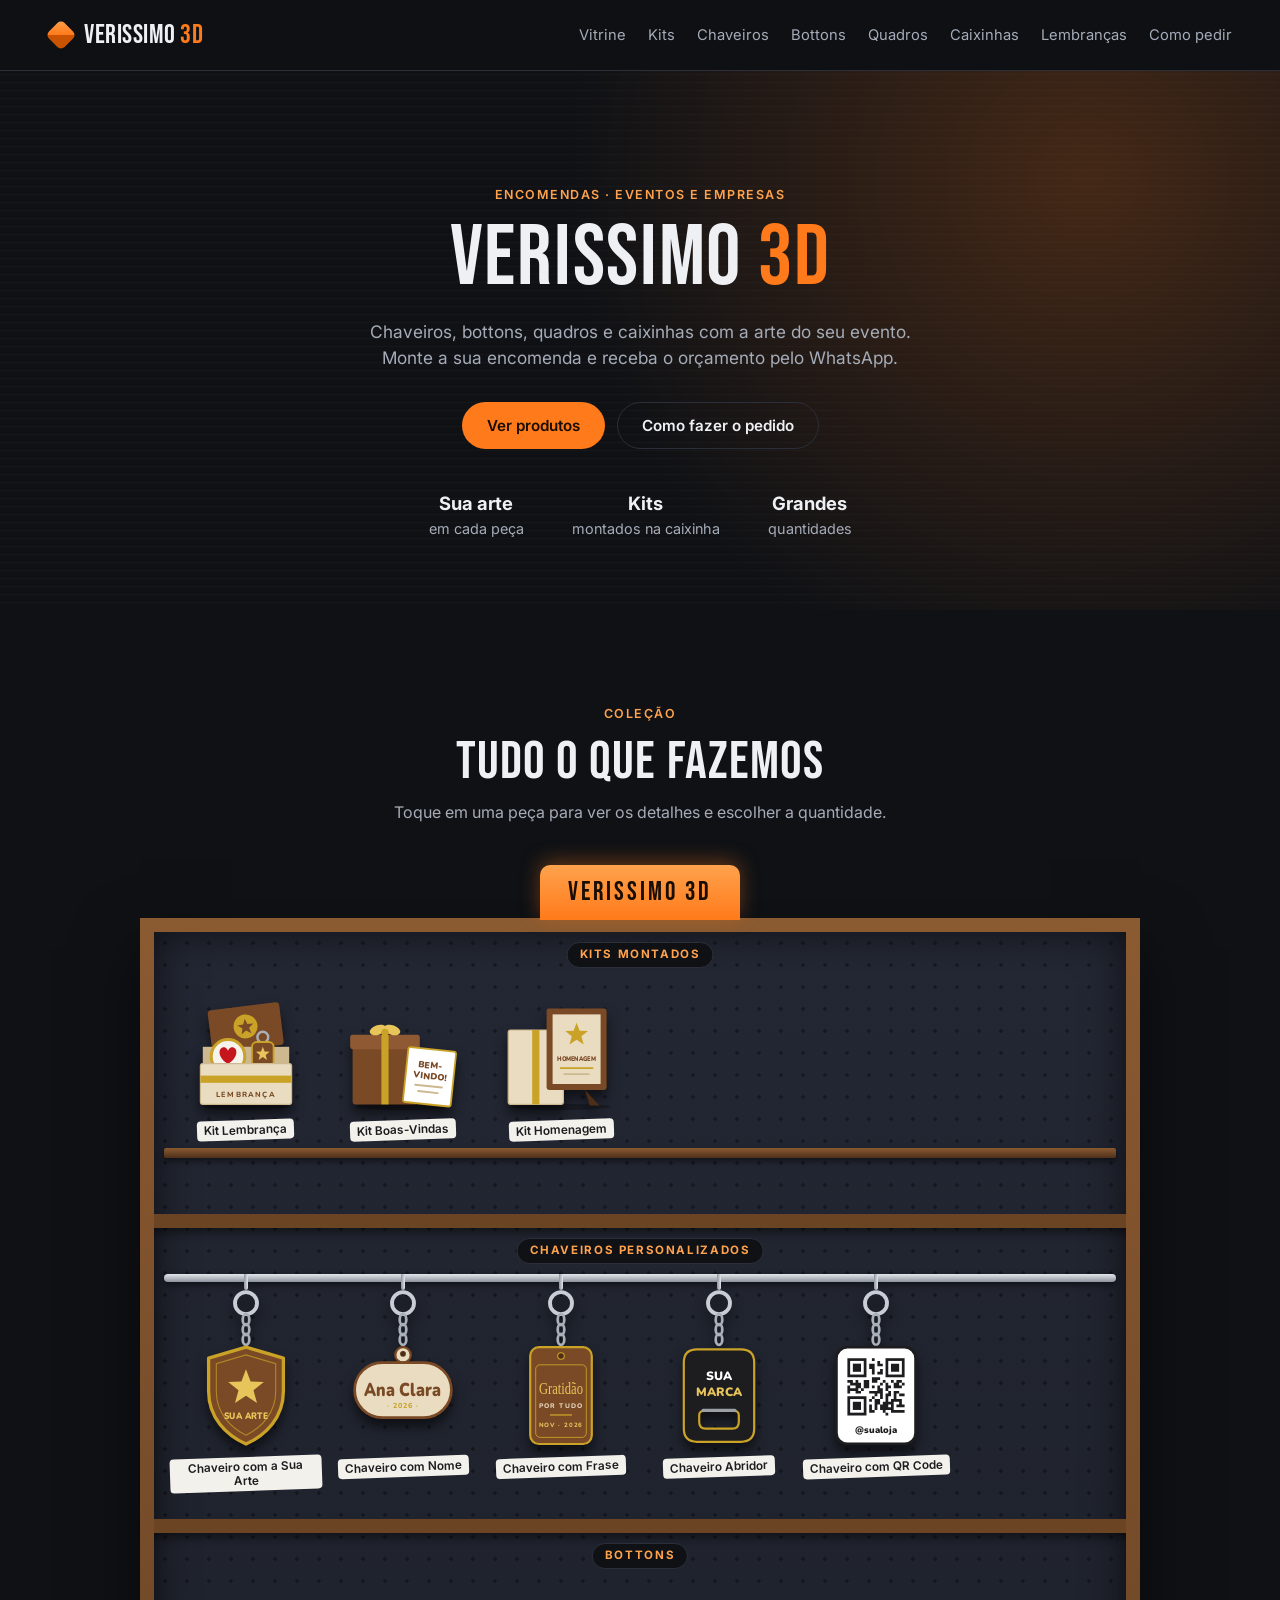
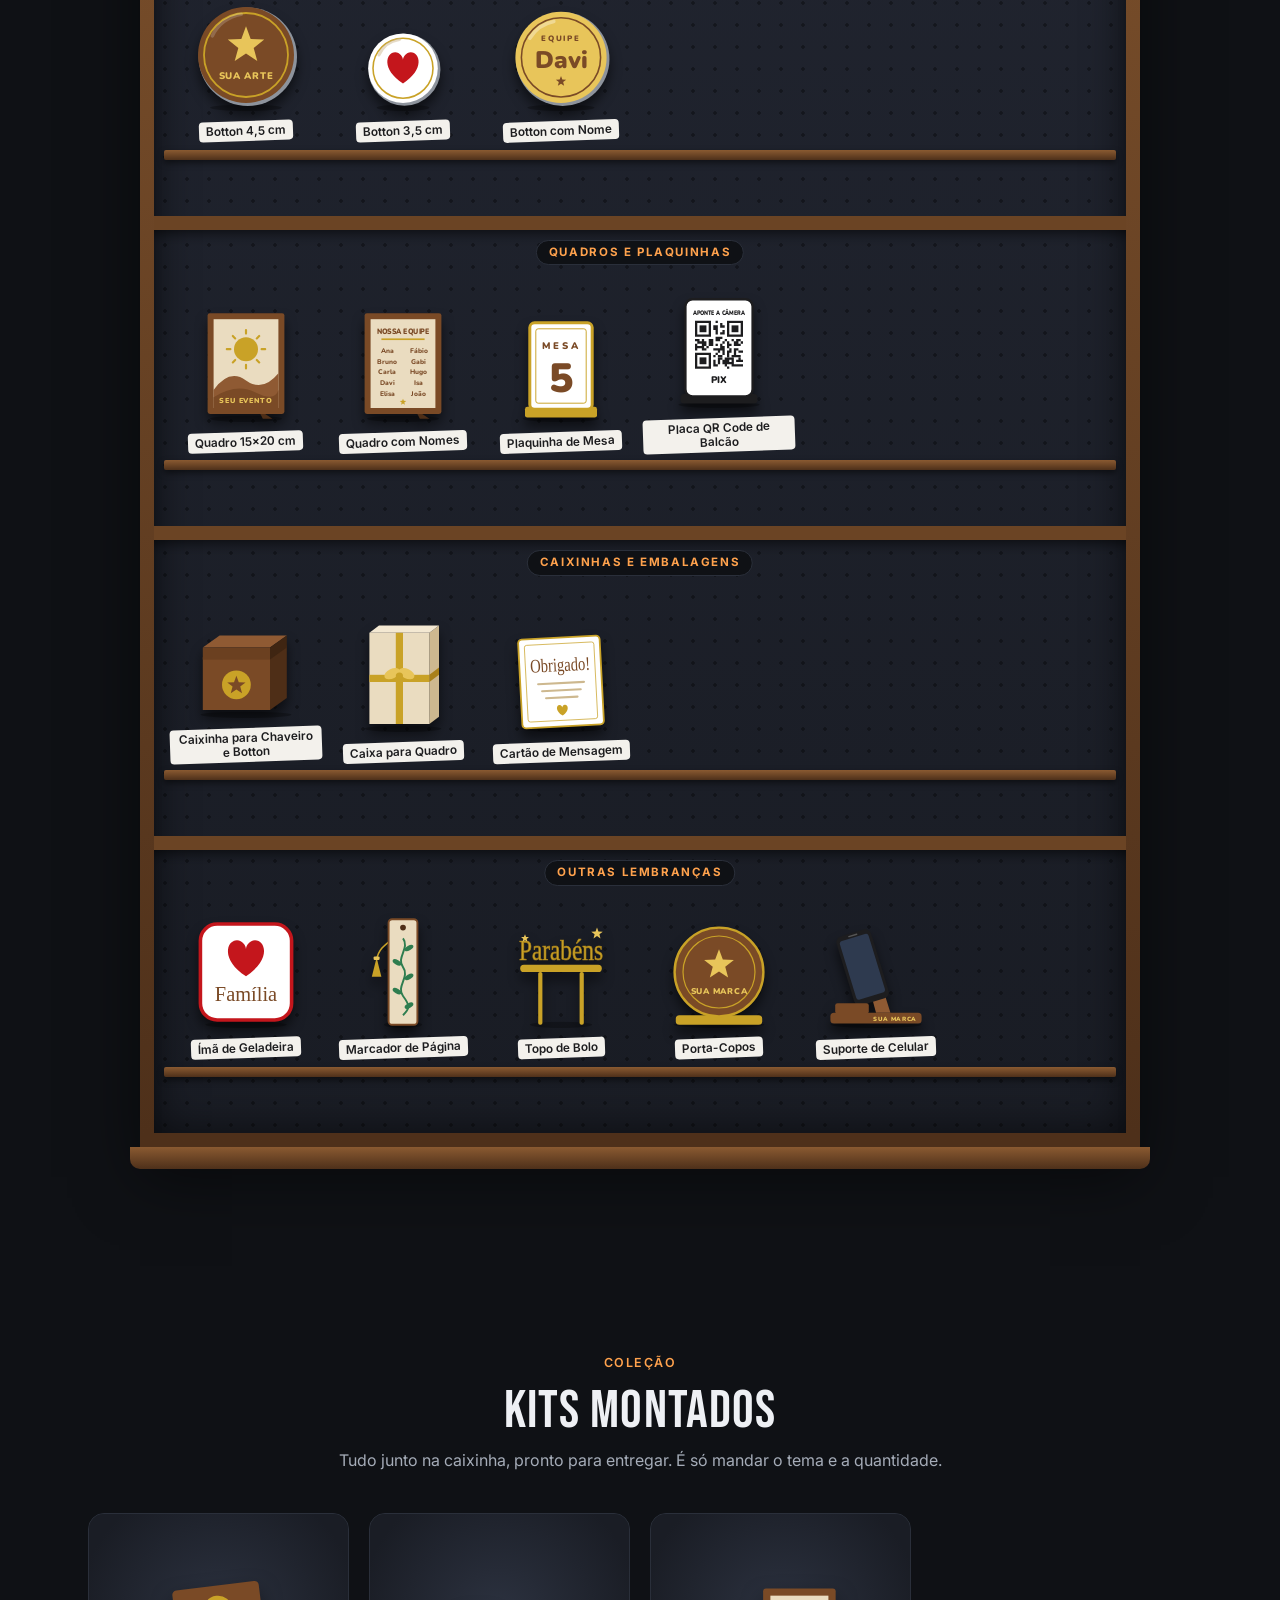
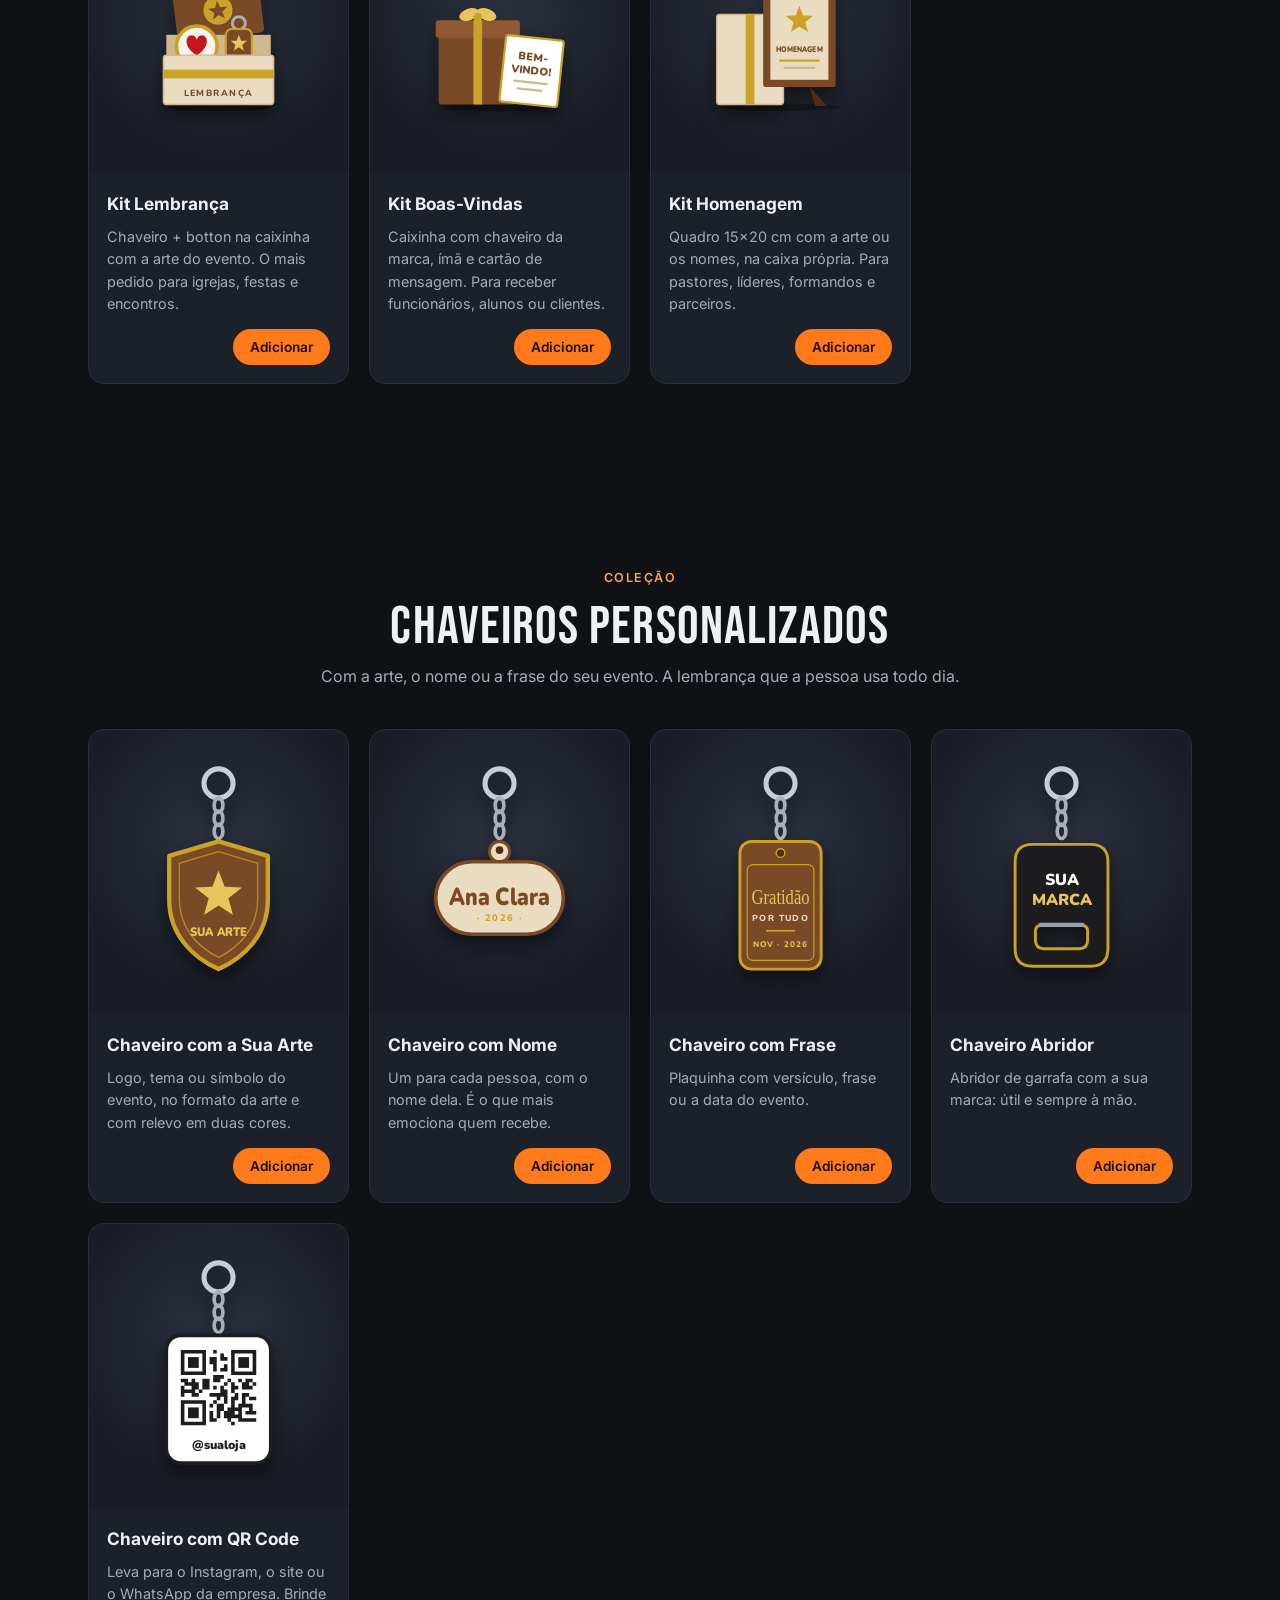
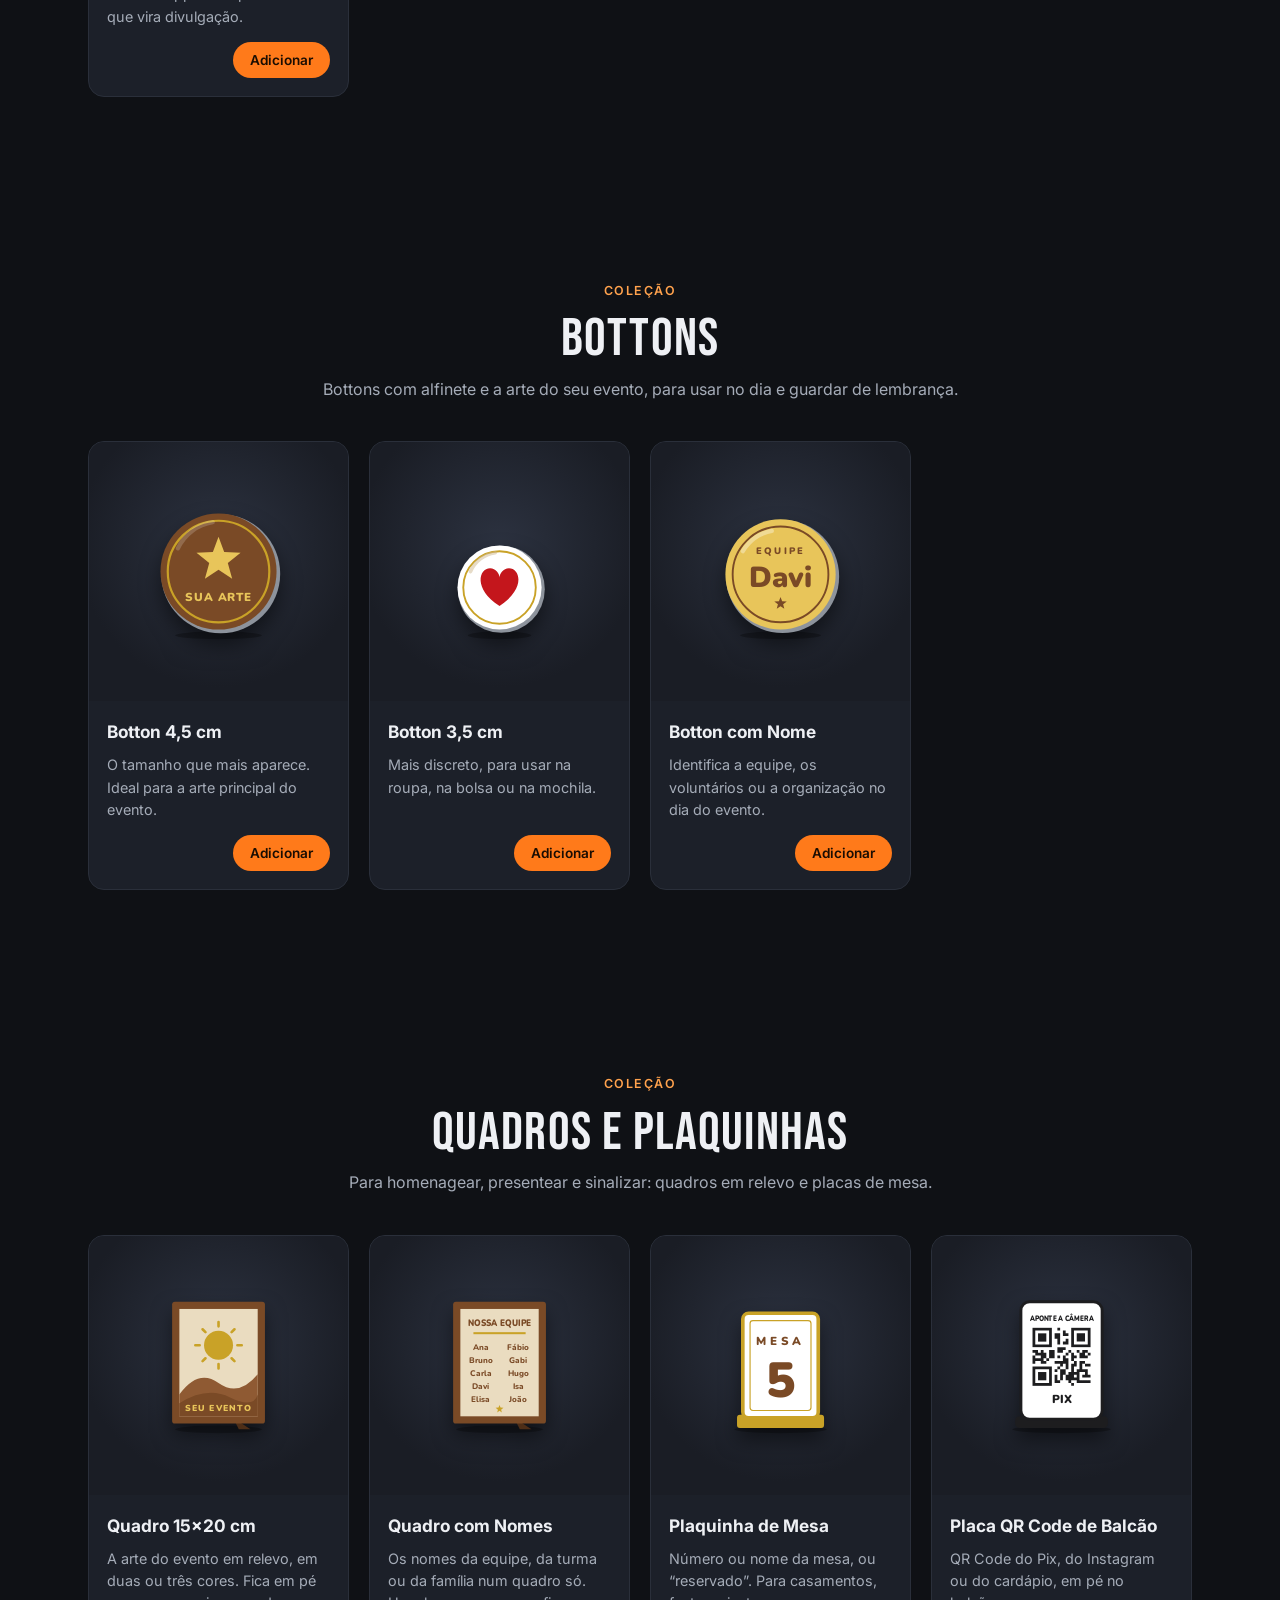
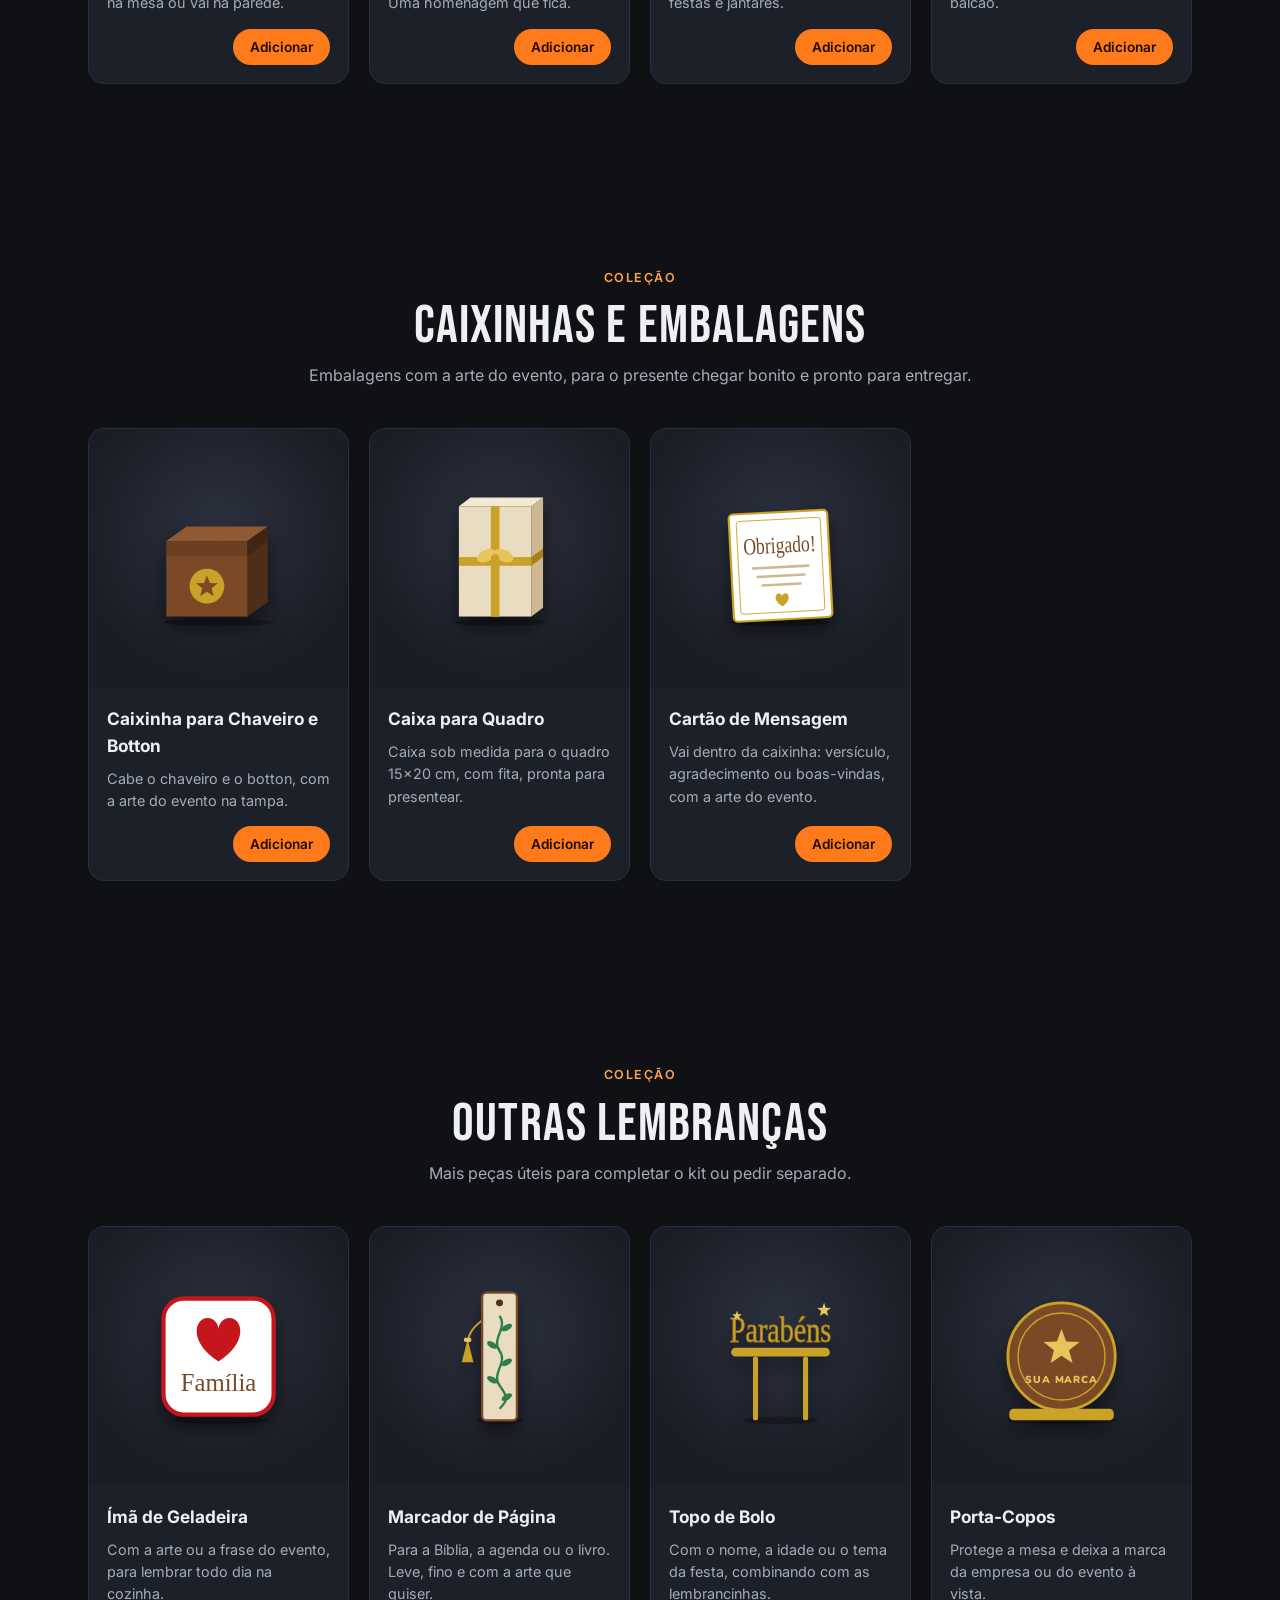
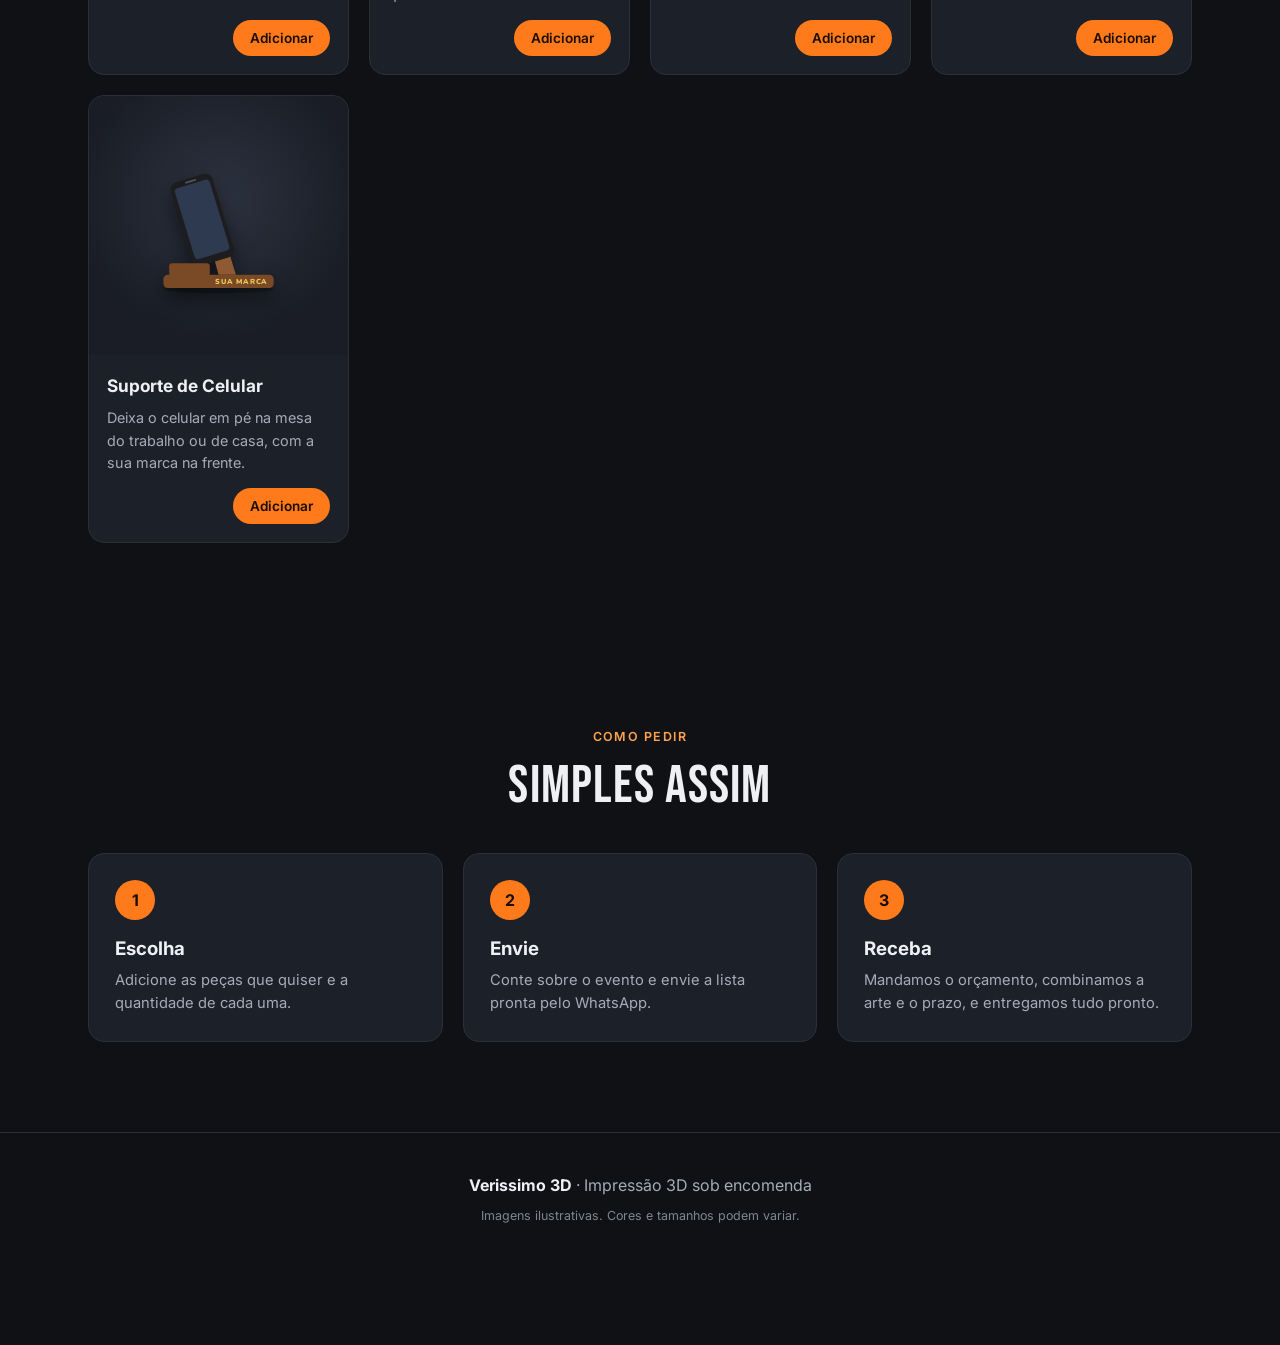
==== encomendas/index.html @ b2a7a067 "Página de encomendas para eventos e empresas (/encomendas/) Rota nova para os anúncios do Facebook: " ====
<!DOCTYPE html>
<html lang="pt-BR">
<head>
<meta charset="UTF-8">
<meta name="viewport" content="width=device-width, initial-scale=1.0">
<title>Verissimo 3D · Encomendas para Eventos e Empresas</title>
<meta name="description" content="Chaveiros, bottons, quadros e caixinhas personalizados para igrejas, empresas e festas. Monte sua encomenda e receba o orçamento pelo WhatsApp.">
<meta property="og:title" content="Verissimo 3D · Encomendas personalizadas">
<meta property="og:description" content="Chaveiros, bottons, quadros e caixinhas com a arte do seu evento. Monte sua encomenda e peça o orçamento pelo WhatsApp.">
<meta property="og:type" content="website">
<link rel="preconnect" href="https://fonts.googleapis.com">
<link rel="preconnect" href="https://fonts.gstatic.com" crossorigin>
<link href="https://fonts.googleapis.com/css2?family=Bebas+Neue&family=Nunito:ital,wght@0,700;0,800;0,900;1,900&family=Inter:wght@400;500;600;700&display=swap" rel="stylesheet">
<link rel="stylesheet" href="../assets/style.css">
</head>
<body>
<script>
// Catálogo de encomendas grandes (eventos, igrejas, empresas e festas).
// É a página dos anúncios: a pessoa escolhe tudo o que quer, diz a quantidade
// e envia pelo WhatsApp com os dados do evento para receber o orçamento.
const CATALOGO = {
  textos: {
    menuExpositor: "Vitrine",
    seloHero: "Encomendas · Eventos e empresas",
    subtitulo: "Chaveiros, bottons, quadros e caixinhas com a arte do seu evento. Monte a sua encomenda e receba o orçamento pelo WhatsApp.",
    botaoVer: "Ver produtos",
    info: [["Sua arte", "em cada peça"], ["Kits", "montados na caixinha"], ["Grandes", "quantidades"]],
    tituloExpositor: "Tudo o que fazemos",
    dicaExpositor: "Toque em uma peça para ver os detalhes e escolher a quantidade.",
    passos: [
      ["Escolha", "Adicione as peças que quiser e a quantidade de cada uma."],
      ["Envie", "Conte sobre o evento e envie a lista pronta pelo WhatsApp."],
      ["Receba", "Mandamos o orçamento, combinamos a arte e o prazo, e entregamos tudo pronto."],
    ],
  },
  quantidade: 10, // quantidade sugerida ao abrir uma peça
  perguntas: ["Seu nome", "Tipo de evento (igreja, empresa, festa...)", "Data do evento", "Tema, cores ou arte"],
  andares: ["enc-kits", "enc-chaveiros", "enc-bottons", "enc-quadros", "enc-caixas", "enc-lembrancas"],
};
</script>
<script src="../assets/produtos.js"></script>
<script src="../assets/app.js"></script>
</body>
</html>
---- assets/style.css ----
:root {
  --fundo: #0f1115;
  --fundo-2: #171a21;
  --cartao: #1c2029;
  --borda: #2a2f3a;
  --texto: #eef0f4;
  --texto-2: #a5acb8;
  --laranja: #ff7a1a;
  --laranja-2: #ffa24d;
  --madeira: #6b4424;
  --madeira-2: #8a5a31;
  --madeira-3: #4e301a;
  --raio: 16px;
}

* { box-sizing: border-box; margin: 0; padding: 0; }
html { scroll-behavior: smooth; }
body {
  background: var(--fundo);
  color: var(--texto);
  font-family: "Inter", system-ui, sans-serif;
  line-height: 1.55;
  overflow-x: hidden;
}
a { color: inherit; text-decoration: none; }
h1, h2, .logo, .expositor-placa { font-family: "Bebas Neue", Impact, sans-serif; letter-spacing: .02em; font-weight: 400; }

/* ---------- Topo ---------- */
.topo {
  position: sticky; top: 0; z-index: 20;
  display: flex; align-items: center; justify-content: space-between; gap: 16px;
  padding: 14px clamp(16px, 4vw, 48px);
  background: rgba(15, 17, 21, .85);
  backdrop-filter: blur(10px);
  border-bottom: 1px solid var(--borda);
}
.logo { display: flex; align-items: center; gap: 10px; font-size: 1.7rem; }
.logo b { color: var(--laranja); font-weight: 400; }
.logo-cubo {
  width: 26px; height: 26px; border-radius: 6px;
  background: linear-gradient(135deg, var(--laranja-2), var(--laranja) 50%, #c95300 50%);
  transform: rotate(45deg) scale(.85);
}
.topo nav { display: flex; flex-wrap: wrap; justify-content: flex-end; gap: 6px 22px; font-size: .92rem; color: var(--texto-2); }
.topo nav a:hover { color: var(--texto); }

/* ---------- Hero ---------- */
.hero {
  padding: clamp(56px, 10vw, 110px) clamp(16px, 4vw, 48px) clamp(40px, 6vw, 70px);
  background:
    radial-gradient(circle at 85% 20%, rgba(255, 122, 26, .22), transparent 45%),
    repeating-linear-gradient(0deg, transparent 0 7px, rgba(255, 255, 255, .025) 7px 8px);
}
.hero-texto { max-width: 760px; margin: 0 auto; text-align: center; }
.selo {
  display: inline-block; font-size: .78rem; font-weight: 600; letter-spacing: .12em; text-transform: uppercase;
  color: var(--laranja-2); margin-bottom: 12px;
}
.hero h1 { font-size: clamp(2.8rem, 8vw, 5.4rem); line-height: .95; }
.hero h1 span { color: var(--laranja); }
.hero-sub { margin: 20px auto 0; max-width: 560px; color: var(--texto-2); font-size: 1.08rem; }
.hero-sub b { color: var(--texto); }
.hero-acoes { display: flex; gap: 12px; justify-content: center; flex-wrap: wrap; margin-top: 30px; }
.hero-info { list-style: none; display: flex; justify-content: center; gap: clamp(16px, 5vw, 48px); flex-wrap: wrap; margin-top: 40px; color: var(--texto-2); font-size: .9rem; }
.hero-info b { display: block; color: var(--texto); font-size: 1.15rem; }

/* ---------- Botões ---------- */
.btn {
  display: inline-flex; align-items: center; justify-content: center;
  padding: 13px 24px; border-radius: 999px; border: 1px solid transparent;
  font: 600 .95rem "Inter", sans-serif; cursor: pointer; transition: transform .15s, background .15s;
}
.btn:hover { transform: translateY(-2px); }
.btn-primario { background: var(--laranja); color: #1a0d02; }
.btn-primario:hover { background: var(--laranja-2); }
.btn-secundario { background: transparent; color: var(--texto); border-color: var(--borda); }
.btn-secundario:hover { border-color: var(--texto-2); }
.btn-pequeno { padding: 9px 16px; font-size: .85rem; }

/* ---------- Seções ---------- */
.secao { padding: clamp(56px, 8vw, 90px) clamp(16px, 4vw, 48px); max-width: 1200px; margin: 0 auto; }
.secao-cabecalho { text-align: center; margin-bottom: 40px; }
.secao-cabecalho h2 { font-size: clamp(2.2rem, 5vw, 3.4rem); line-height: 1; }
.secao-cabecalho p:not(.selo) { color: var(--texto-2); margin-top: 10px; }

/* ---------- Expositor ---------- */
.expositor { max-width: 1000px; margin: 0 auto; position: relative; }
.expositor-placa {
  width: fit-content; margin: 0 auto -2px; position: relative; z-index: 2;
  padding: 8px 28px; border-radius: 10px 10px 0 0;
  background: linear-gradient(var(--laranja-2), var(--laranja));
  color: #1a0d02; font-size: 1.6rem; letter-spacing: .12em;
  box-shadow: 0 -4px 20px rgba(255, 122, 26, .35);
}
.expositor-corpo {
  border: 14px solid var(--madeira);
  border-image: linear-gradient(var(--madeira-2), var(--madeira-3)) 1;
  background:
    radial-gradient(circle, rgba(0, 0, 0, .35) 1.5px, transparent 2px) 0 0 / 22px 22px,
    linear-gradient(#232733, #191c24);
  box-shadow: inset 0 0 40px rgba(0, 0, 0, .6), 0 30px 60px rgba(0, 0, 0, .5);
}
.andar { position: relative; padding: 46px 16px 22px; }
.andar + .andar { border-top: 14px solid var(--madeira); box-shadow: inset 0 10px 14px -8px rgba(0, 0, 0, .7); }
.andar-rotulo {
  position: absolute; top: 10px; left: 50%; transform: translateX(-50%);
  white-space: nowrap; font-size: .72rem; font-weight: 700; letter-spacing: .14em; text-transform: uppercase;
  background: var(--fundo); border: 1px solid var(--borda); color: var(--laranja-2);
  padding: 3px 12px; border-radius: 999px;
}
.fileira { position: relative; }
.fileira + .fileira { margin-top: 26px; }
.barra {
  position: absolute; left: -6px; right: -6px; top: 0; height: 8px; border-radius: 4px;
  background: linear-gradient(#e2e6ec, #8d939c);
  box-shadow: 0 3px 6px rgba(0, 0, 0, .5);
}
.ganchos { display: grid; grid-template-columns: repeat(6, 1fr); gap: 6px; position: relative; }
.gancho {
  background: none; border: 0; color: inherit; cursor: pointer;
  display: flex; flex-direction: column; align-items: center;
  font: inherit; padding: 0 0 6px;
}
.pino { width: 4px; height: 16px; background: linear-gradient(90deg, #8d939c, #e2e6ec); border-radius: 0 0 2px 2px; }
.pendente {
  display: block; width: 100%; max-width: 110px;
  transform-origin: 50% 2px;
  animation: balanco 3.2s ease-in-out infinite;
  animation-delay: calc(var(--atraso) * -1);
  filter: drop-shadow(0 8px 6px rgba(0, 0, 0, .55));
  transition: transform .2s;
}
.gancho:hover .pendente, .gancho:focus-visible .pendente { animation-play-state: paused; transform: scale(1.12); }
.gancho:focus-visible { outline: 2px solid var(--laranja); outline-offset: 4px; border-radius: 8px; }
.etiqueta {
  margin-top: 6px; font-size: .74rem; font-weight: 600; text-align: center; line-height: 1.2;
  background: #f3f1ec; color: #1d1d1f; padding: 3px 7px; border-radius: 4px;
  transform: rotate(-2deg);
}
/* Peças apoiadas na prateleira (displays, suportes) */
.fileira.prateleira { padding-bottom: 46px; }
.fileira.prateleira .barra {
  top: auto; bottom: 34px; height: 10px; border-radius: 2px;
  background: linear-gradient(var(--madeira-2), var(--madeira-3));
}
.fileira.prateleira .ganchos { align-items: end; }
.gancho.apoiado { justify-content: flex-end; }
.gancho.apoiado .pino { visibility: hidden; }
.gancho.apoiado .pendente { animation: none; max-width: 120px; }
.gancho.apoiado:hover .pendente { transform: scale(1.08); }
.peca-svg { max-height: 100%; }
@keyframes balanco { 0%, 100% { transform: rotate(-4deg); } 50% { transform: rotate(4deg); } }
.expositor-base {
  height: 22px; margin: 0 -10px; border-radius: 0 0 10px 10px;
  background: linear-gradient(var(--madeira-2), var(--madeira-3));
}
.chaveiro-svg { display: block; width: 100%; height: auto; overflow: visible; }

/* ---------- Grade de produtos ---------- */
.grade { display: grid; grid-template-columns: repeat(auto-fill, minmax(250px, 1fr)); gap: 20px; }
.card {
  background: var(--cartao); border: 1px solid var(--borda); border-radius: var(--raio);
  overflow: hidden; display: flex; flex-direction: column; transition: transform .2s, border-color .2s;
}
.card:hover { transform: translateY(-4px); border-color: var(--laranja); }
.card-imagem {
  display: block; width: 100%; aspect-ratio: 1; border: 0; cursor: pointer; padding: 0;
  background: radial-gradient(circle at 50% 40%, #2c3240, #1a1d25 70%);
}
.card-imagem img, .modal-imagem img { width: 100%; height: 100%; object-fit: cover; display: block; }
.arte { width: 100%; height: 100%; display: grid; place-items: center; padding: 14% 22%; }
.arte .chaveiro-svg { max-height: 100%; filter: drop-shadow(0 10px 10px rgba(0, 0, 0, .5)); }
.card-corpo { padding: 18px; display: flex; flex-direction: column; gap: 8px; flex: 1; }
.card-corpo h3 { font-size: 1.08rem; }
.card-corpo p { color: var(--texto-2); font-size: .9rem; flex: 1; }
.card-rodape { display: flex; align-items: center; justify-content: flex-end; gap: 10px; margin-top: 6px; }
.card-rodape .preco { margin-right: auto; }
.preco { font-weight: 700; font-size: 1.15rem; color: var(--laranja-2); }
.preco small { font-weight: 500; font-size: .75em; color: var(--texto-2); }
.quantidade { display: flex; align-items: center; gap: 10px; font-size: .9rem; color: var(--texto-2); }
.quantidade input {
  width: 90px; padding: 8px 10px; border-radius: 10px; border: 1px solid var(--borda);
  background: var(--fundo); color: var(--texto); font: 600 1rem "Inter", sans-serif;
}

/* ---------- Passos ---------- */
.passos { list-style: none; display: grid; grid-template-columns: repeat(auto-fit, minmax(220px, 1fr)); gap: 20px; }
.passos li { background: var(--cartao); border: 1px solid var(--borda); border-radius: var(--raio); padding: 26px; }
.passos span {
  display: grid; place-items: center; width: 40px; height: 40px; border-radius: 50%;
  background: var(--laranja); color: #1a0d02; font-weight: 700; margin-bottom: 14px;
}
.passos h3 { margin-bottom: 6px; }
.passos p { color: var(--texto-2); font-size: .92rem; }

/* ---------- Rodapé ---------- */
.rodape { text-align: center; padding: 40px 16px 120px; border-top: 1px solid var(--borda); color: var(--texto-2); }
.rodape b { color: var(--texto); }
.rodape-pequeno { font-size: .78rem; margin-top: 8px; opacity: .75; }

/* ---------- Barra de pedido ---------- */
.pedido {
  position: fixed; left: 50%; bottom: 16px; transform: translateX(-50%); z-index: 30;
  width: min(560px, calc(100% - 32px));
  display: flex; align-items: center; gap: 10px;
  background: #fff; color: #111; border-radius: 999px; padding: 8px 8px 8px 22px;
  box-shadow: 0 16px 40px rgba(0, 0, 0, .5);
}
.pedido[hidden] { display: none; }
.pedido-resumo { flex: 1; display: flex; flex-direction: column; line-height: 1.2; font-size: .9rem; }
.pedido-resumo span { color: #666; }
.pedido .btn-secundario { color: #111; border-color: #ddd; }

/* ---------- Modal ---------- */
.modal {
  margin: auto; border: 1px solid var(--borda); border-radius: 20px; background: var(--cartao); color: var(--texto);
  width: min(760px, calc(100% - 32px)); padding: 0; overflow: hidden;
}
.modal[open] { display: grid; grid-template-columns: 1fr 1fr; }
.modal::backdrop { background: rgba(0, 0, 0, .7); backdrop-filter: blur(3px); }
.modal-imagem { aspect-ratio: 1; background: radial-gradient(circle at 50% 40%, #2c3240, #1a1d25 70%); }
.modal-texto { padding: 30px; display: flex; flex-direction: column; gap: 12px; justify-content: center; }
.modal-texto .selo { margin: 0; }
.modal-texto h3 { font-size: 1.6rem; line-height: 1.1; }
.modal-texto p:not(.selo):not(.preco) { color: var(--texto-2); }
.cores-titulo { font-size: .88rem; color: var(--texto-2); margin-bottom: 8px; }
.cores-titulo b { color: var(--texto); }
.cores-lista { display: flex; flex-wrap: wrap; gap: 8px; }
.cor { width: 28px; height: 28px; border-radius: 50%; border: 2px solid #5a5d66; cursor: pointer; }
.cor[aria-pressed="true"] { outline: 2px solid var(--laranja); outline-offset: 2px; }
/* Formulário de perguntas antes de enviar (páginas de encomenda) */
.modal-evento { width: min(480px, calc(100% - 32px)); }
.modal-evento[open] { display: block; }
.modal-evento .campo { display: flex; flex-direction: column; gap: 6px; font-size: .88rem; font-weight: 600; color: var(--texto); }
.modal-evento .campo input {
  padding: 11px 12px; border-radius: 10px; border: 1px solid var(--borda);
  background: var(--fundo); color: var(--texto); font: 500 1rem "Inter", sans-serif;
}
.modal-evento .campo input:focus { outline: 2px solid var(--laranja); outline-offset: 1px; }
.modal-evento .btn { margin-top: 6px; }
.modal-fechar {
  position: absolute; top: 10px; right: 12px; z-index: 2; width: 36px; height: 36px; border-radius: 50%;
  border: 0; background: rgba(0, 0, 0, .4); color: #fff; font-size: 1.5rem; cursor: pointer;
}

/* ---------- Aviso ---------- */
.aviso {
  position: fixed; top: 80px; left: 50%; transform: translate(-50%, -20px); z-index: 40;
  background: var(--laranja); color: #1a0d02; font-weight: 600; font-size: .9rem;
  padding: 10px 18px; border-radius: 999px; opacity: 0; pointer-events: none; transition: .25s;
}
.aviso.visivel { opacity: 1; transform: translate(-50%, 0); }

/* ---------- Responsivo ---------- */
@media (max-width: 760px) {
  .topo nav { display: none; }
  .ganchos { grid-template-columns: repeat(3, 1fr); row-gap: 18px; }
  .barra { display: none; }
  .andar { padding-top: 48px; }
  .expositor-corpo { border-width: 10px; }
  .grade { grid-template-columns: repeat(2, 1fr); gap: 12px; }
  .card-corpo { padding: 12px; }
  .card-corpo p { font-size: .8rem; }
  .card-rodape { flex-direction: column; align-items: stretch; }
  .modal[open] { grid-template-columns: 1fr; }
  .modal-imagem { aspect-ratio: 4 / 3; }
  .modal-texto { padding: 22px; }
}
@media (prefers-reduced-motion: reduce) {
  .pendente { animation: none; }
  html { scroll-behavior: auto; }
}

/* ---------- Temas claros ----------
   A página recebe "tema-claro" + "tema-<nome>". Cada tema só define a paleta;
   a estrutura clara é comum. */
body.tema-natural { /* creme, verde-oliva e dourado */
  --fundo: #f7f3ec;
  --fundo-2: #efe8dc;
  --cartao: #fffdf9;
  --borda: #e2d8c6;
  --texto: #2f2a22;
  --texto-2: #6d6455;
  --laranja: #6b7d4f;
  --laranja-2: #8a6d2f;
  --ouro: #c6a15b;
  --madeira: #b89466;
  --madeira-2: #c9a77a;
  --madeira-3: #9c7a52;
  --painel: #efe7d9;
  --sombra: 80, 60, 30;
  --fonte-titulo: "Cormorant Garamond", Georgia, serif;
}
body.tema-azul { /* branco, azul royal e dourado */
  --fundo: #f5f7fc;
  --fundo-2: #e9eef9;
  --cartao: #ffffff;
  --borda: #d8e0f0;
  --texto: #14214a;
  --texto-2: #55607d;
  --laranja: #1e3f93;
  --laranja-2: #a8801a;
  --ouro: #c9a227;
  --madeira: #c9a227;
  --madeira-2: #e0be55;
  --madeira-3: #a8801a;
  --painel: #e6ecf8;
  --sombra: 20, 33, 74;
  --fonte-titulo: "Nunito", "Inter", sans-serif;
}
.tema-claro h1, .tema-claro h2, .tema-claro .logo, .tema-claro .expositor-placa {
  font-family: var(--fonte-titulo); font-weight: 700; letter-spacing: .01em;
}
.tema-claro .topo { background: color-mix(in srgb, var(--fundo) 90%, transparent); }
.tema-claro .hero {
  background:
    radial-gradient(circle at 85% 20%, color-mix(in srgb, var(--laranja) 18%, transparent), transparent 45%),
    radial-gradient(circle at 10% 90%, color-mix(in srgb, var(--ouro) 16%, transparent), transparent 40%);
}
.tema-claro .hero h1 span { color: var(--laranja); }
.tema-claro .btn-primario, .tema-claro .passos span, .tema-claro .aviso, .tema-claro .expositor-placa { color: #fff; }
.tema-claro .btn-primario:hover { background: var(--laranja); filter: brightness(.88); }
.tema-claro .logo-cubo { background: linear-gradient(135deg, var(--ouro), var(--laranja)); }
.tema-claro .expositor-placa {
  background: linear-gradient(color-mix(in srgb, var(--laranja) 85%, #fff), var(--laranja));
  box-shadow: 0 -4px 20px color-mix(in srgb, var(--laranja) 30%, transparent); letter-spacing: .08em;
}
.tema-claro .expositor-corpo {
  background:
    radial-gradient(circle, rgba(0, 0, 0, .08) 1.5px, transparent 2px) 0 0 / 22px 22px,
    linear-gradient(#ffffff, var(--painel));
  box-shadow: inset 0 0 30px rgba(var(--sombra), .15), 0 30px 60px rgba(var(--sombra), .18);
}
.tema-claro .andar + .andar { box-shadow: inset 0 10px 14px -8px rgba(var(--sombra), .3); }
.tema-claro .pendente { filter: drop-shadow(0 8px 6px rgba(var(--sombra), .25)); }
.tema-claro .etiqueta { background: #fff; border: 1px solid var(--borda); }
.tema-claro .card-imagem, .tema-claro .modal-imagem { background: radial-gradient(circle at 50% 40%, #ffffff, var(--painel) 75%); }
.tema-claro .arte .chaveiro-svg { filter: drop-shadow(0 10px 10px rgba(var(--sombra), .2)); }
.tema-claro .card:hover { border-color: var(--laranja); }
.tema-claro .pedido { box-shadow: 0 16px 40px rgba(var(--sombra), .25); border: 1px solid var(--borda); }
.tema-claro .pedido-resumo span { color: var(--texto-2); }
.tema-claro .modal::backdrop { background: rgba(var(--sombra), .45); }
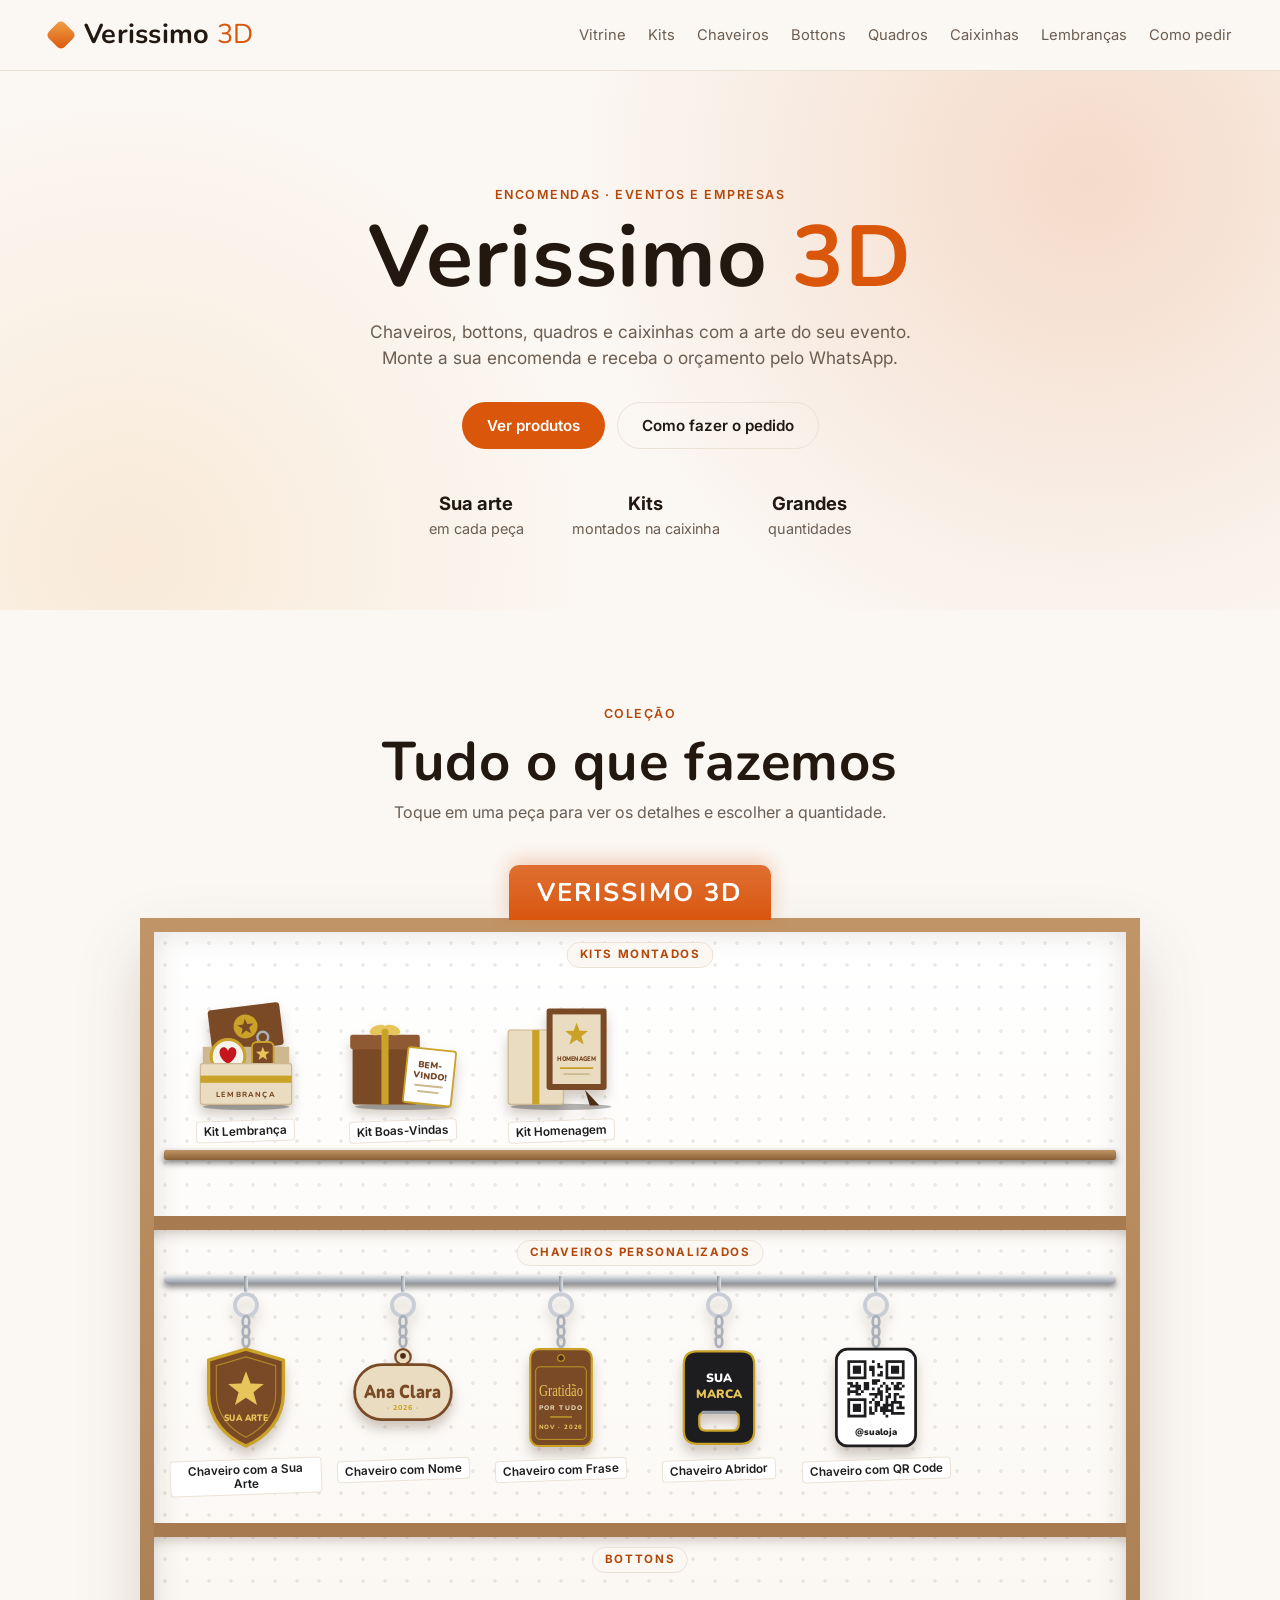
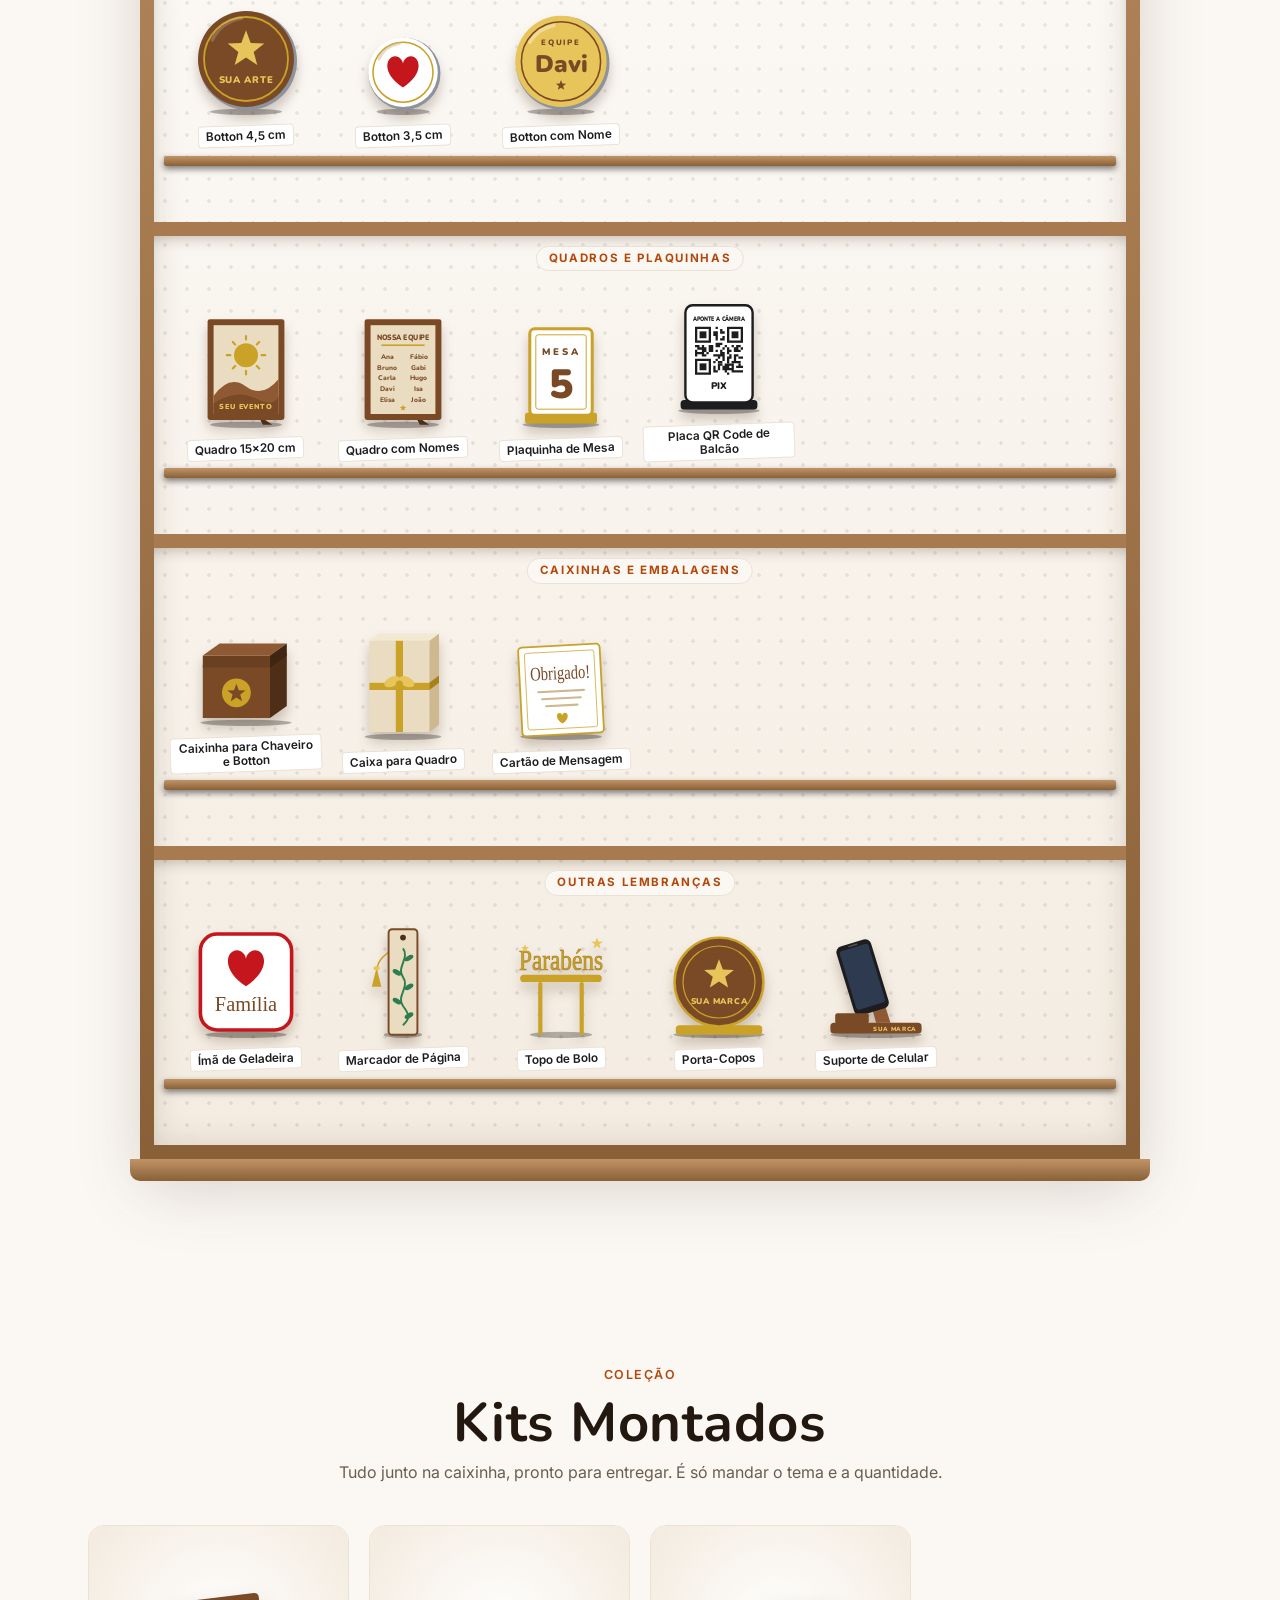
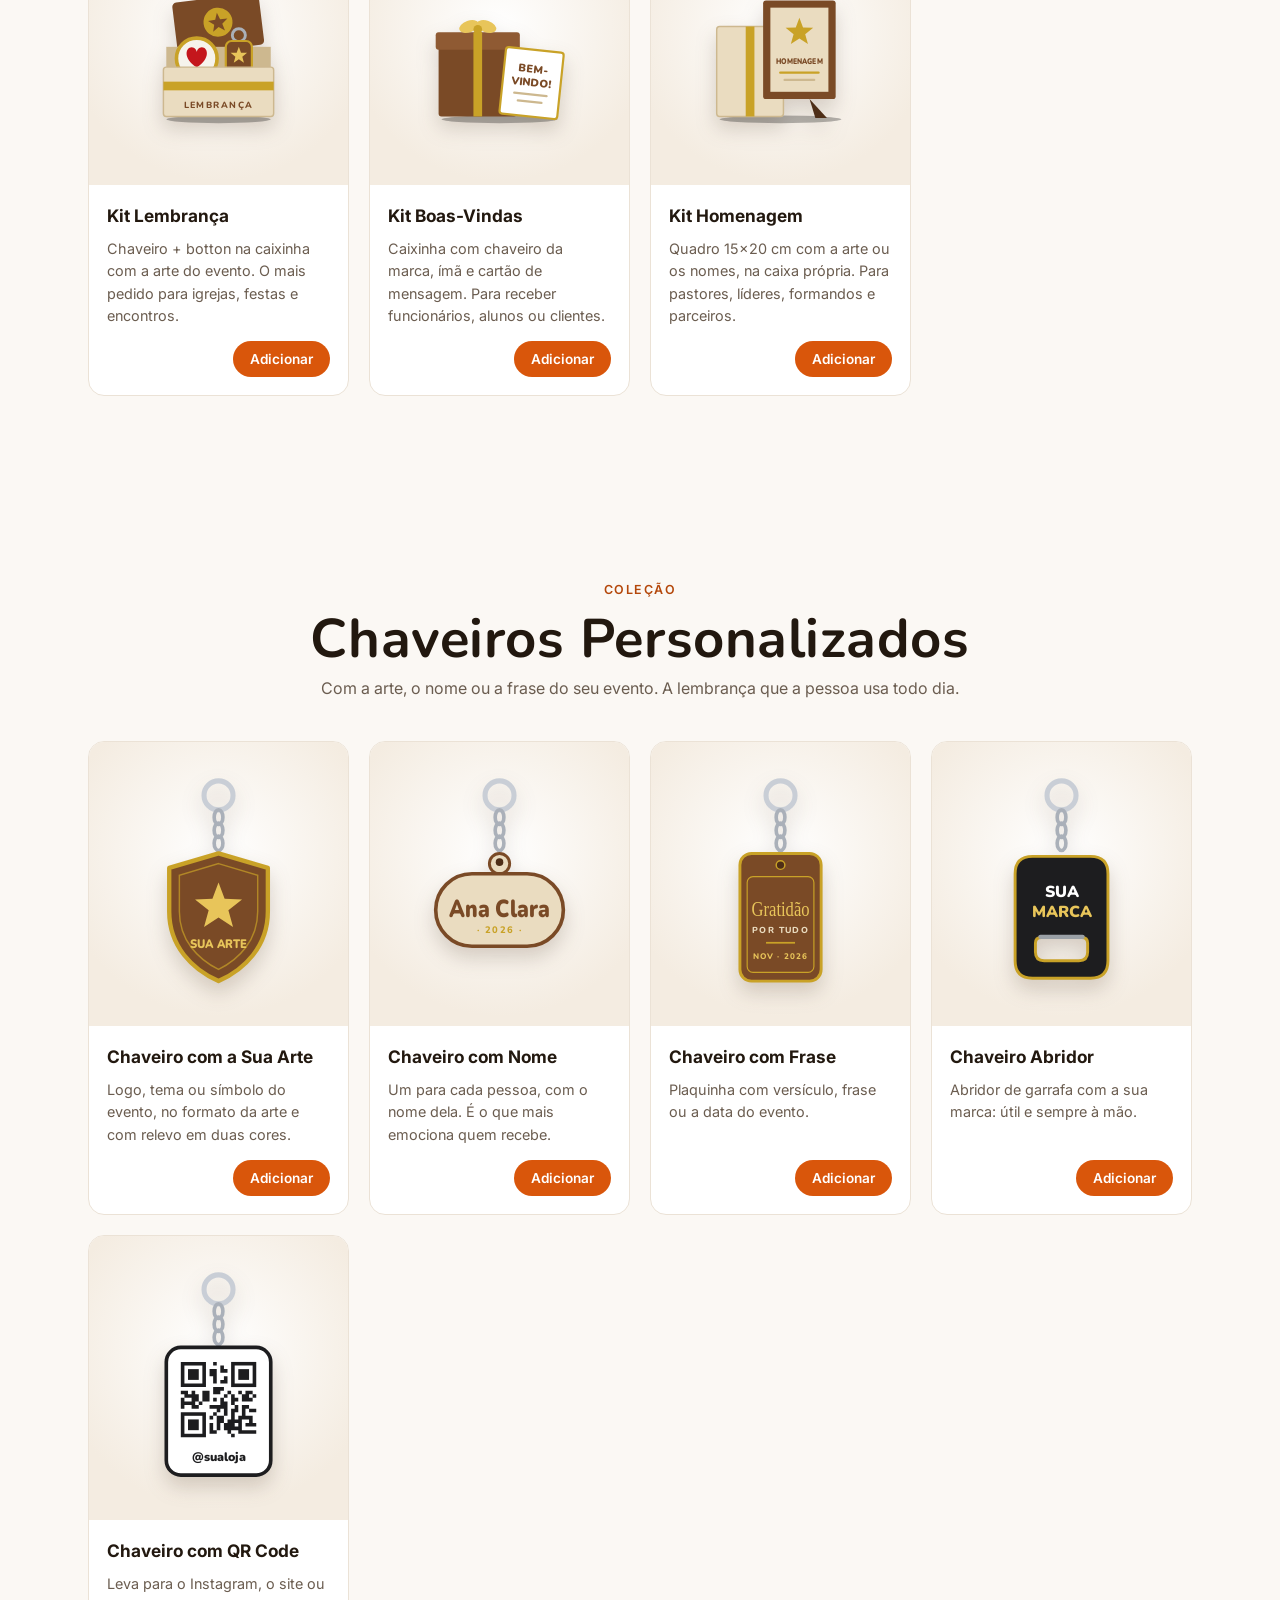
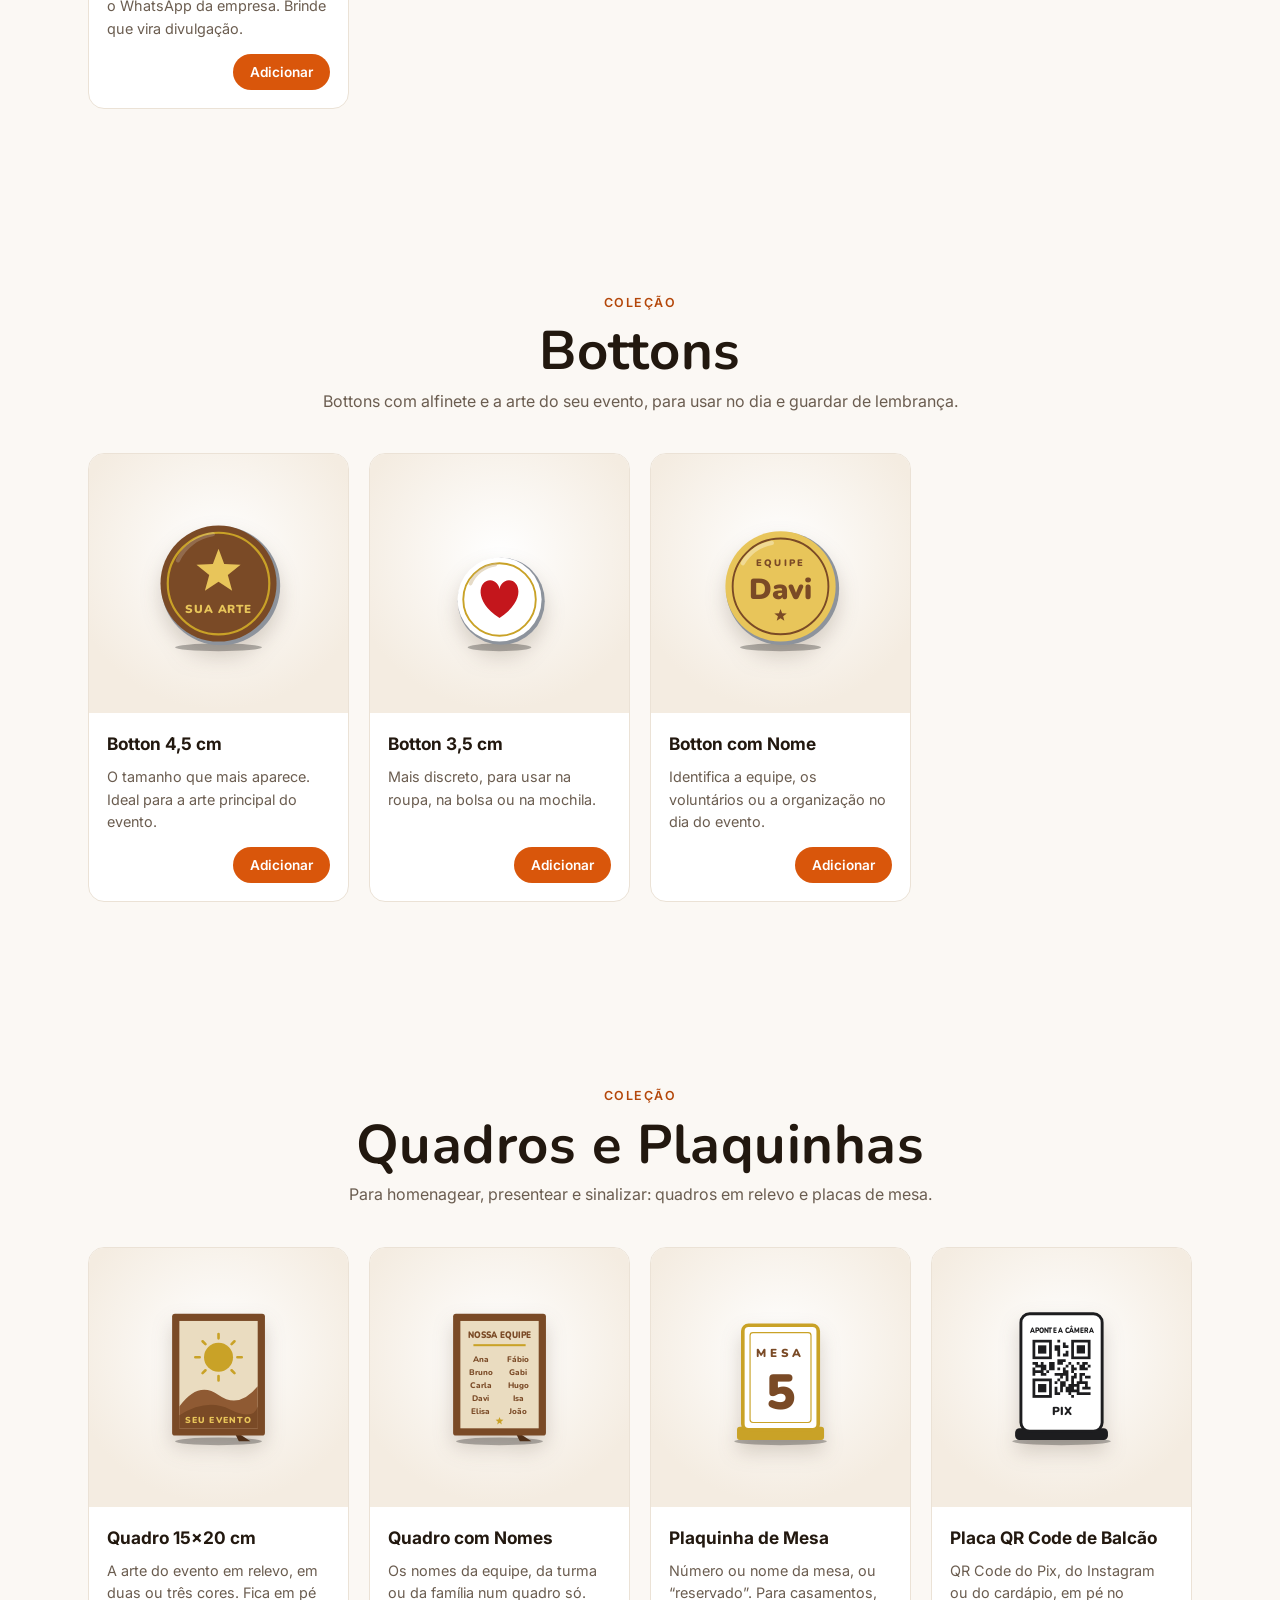
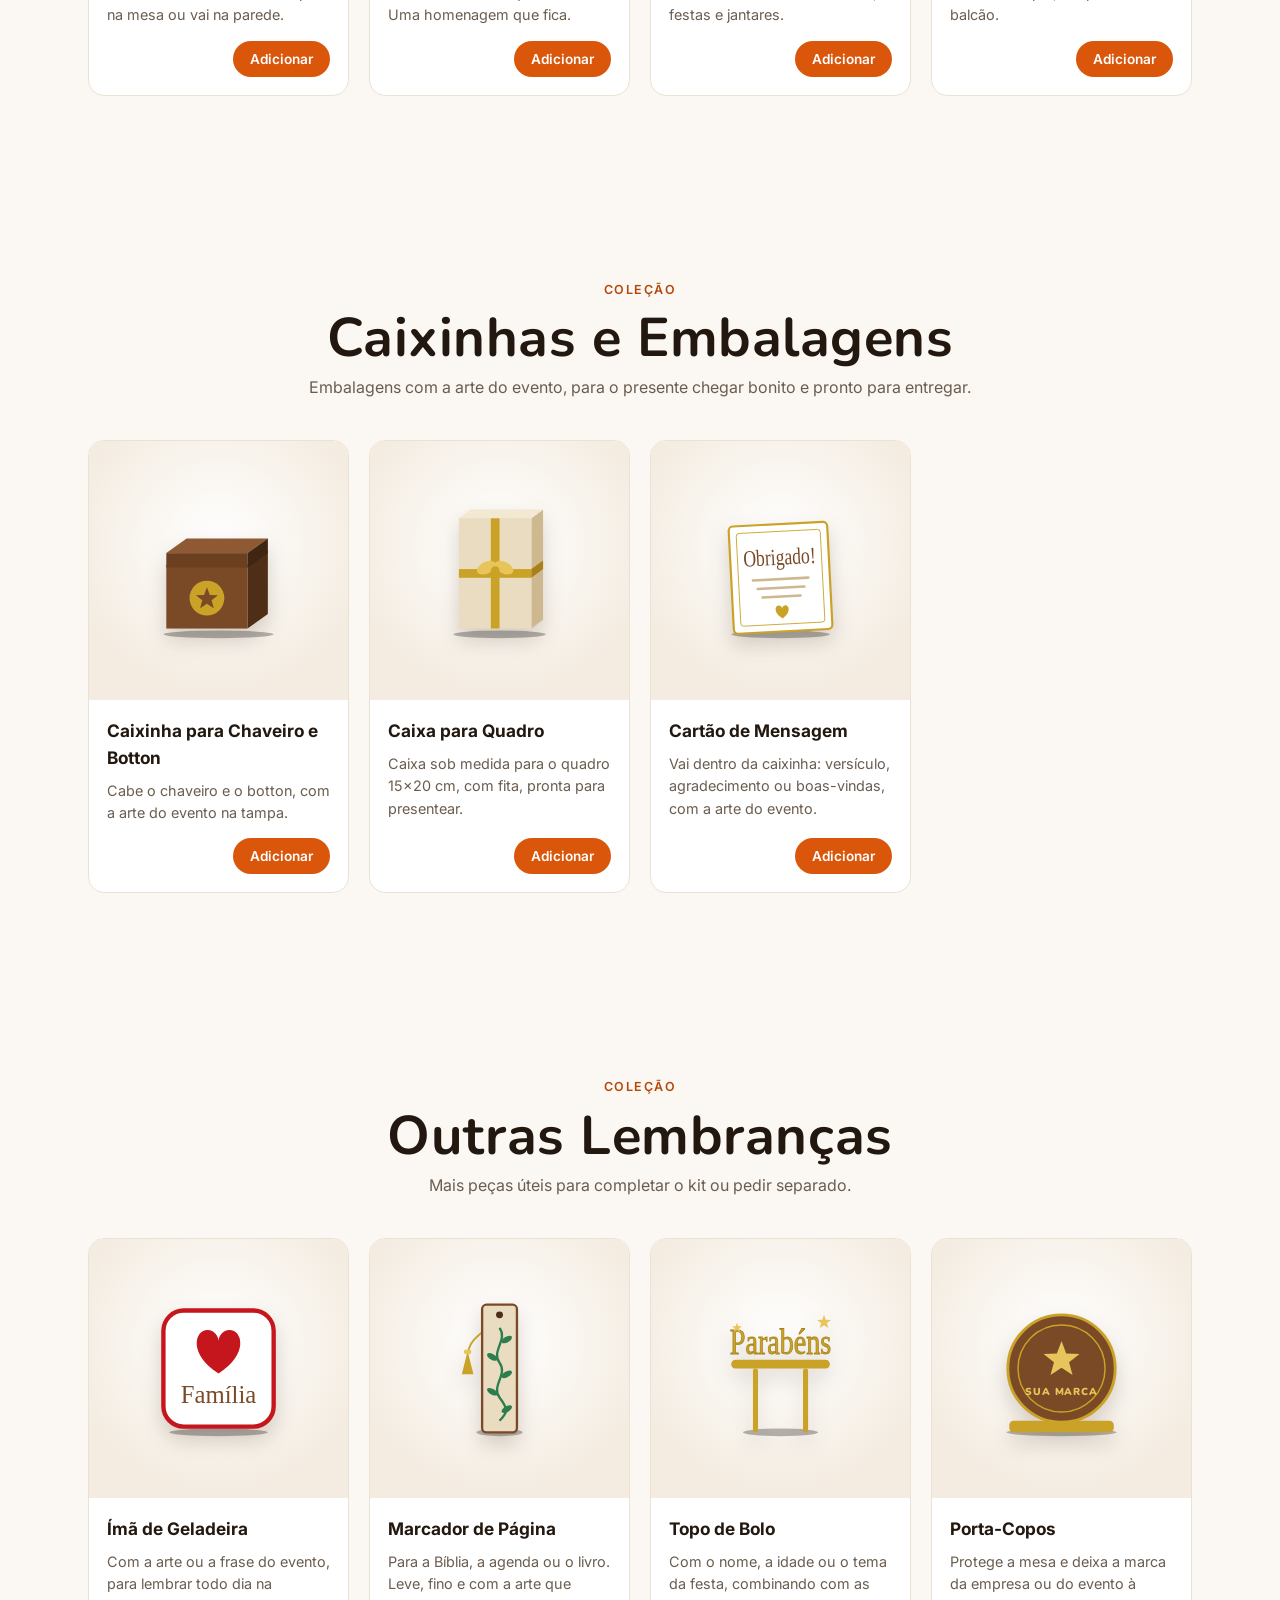
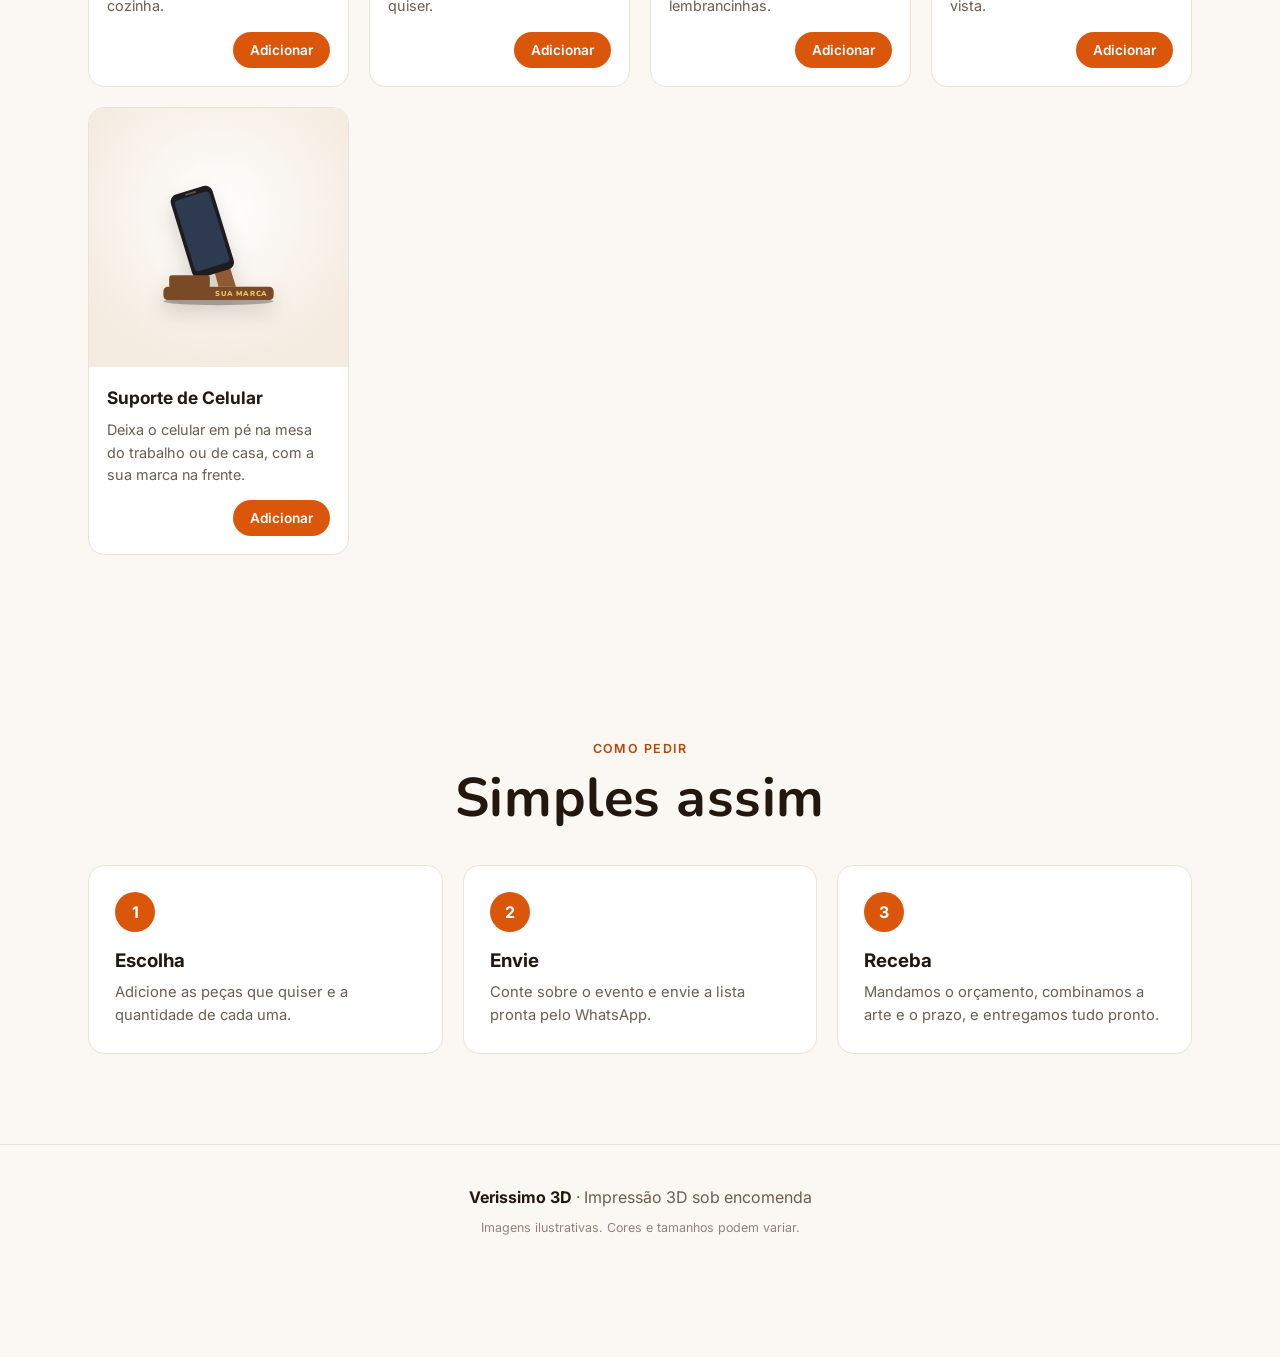
==== commit eea552aa: "Tema claro "loja" na página de encomendas Fundo branco quente com o laranja da Verissimo 3D, no luga" ====
--- a/encomendas/index.html
+++ b/encomendas/index.html
@@ -19,6 +19,7 @@
 // É a página dos anúncios: a pessoa escolhe tudo o que quer, diz a quantidade
 // e envia pelo WhatsApp com os dados do evento para receber o orçamento.
 const CATALOGO = {
+  tema: "loja", // claro, com o laranja da loja
   textos: {
     menuExpositor: "Vitrine",
     seloHero: "Encomendas · Eventos e empresas",
--- a/assets/style.css
+++ b/assets/style.css
@@ -308,6 +308,23 @@
   --sombra: 20, 33, 74;
   --fonte-titulo: "Nunito", "Inter", sans-serif;
 }
+body.tema-loja { /* branco quente com o laranja da Verissimo 3D */
+  --fundo: #fbf8f4;
+  --fundo-2: #f3ede4;
+  --cartao: #ffffff;
+  --borda: #ebe2d6;
+  --texto: #22180f;
+  --texto-2: #6b5d50;
+  --laranja: #d9560b;
+  --laranja-2: #b4470a;
+  --ouro: #f0a24a;
+  --madeira: #a87a4f;
+  --madeira-2: #c09466;
+  --madeira-3: #8a6038;
+  --painel: #f4ece1;
+  --sombra: 70, 45, 20;
+  --fonte-titulo: "Nunito", "Inter", sans-serif;
+}
 .tema-claro h1, .tema-claro h2, .tema-claro .logo, .tema-claro .expositor-placa {
   font-family: var(--fonte-titulo); font-weight: 700; letter-spacing: .01em;
 }
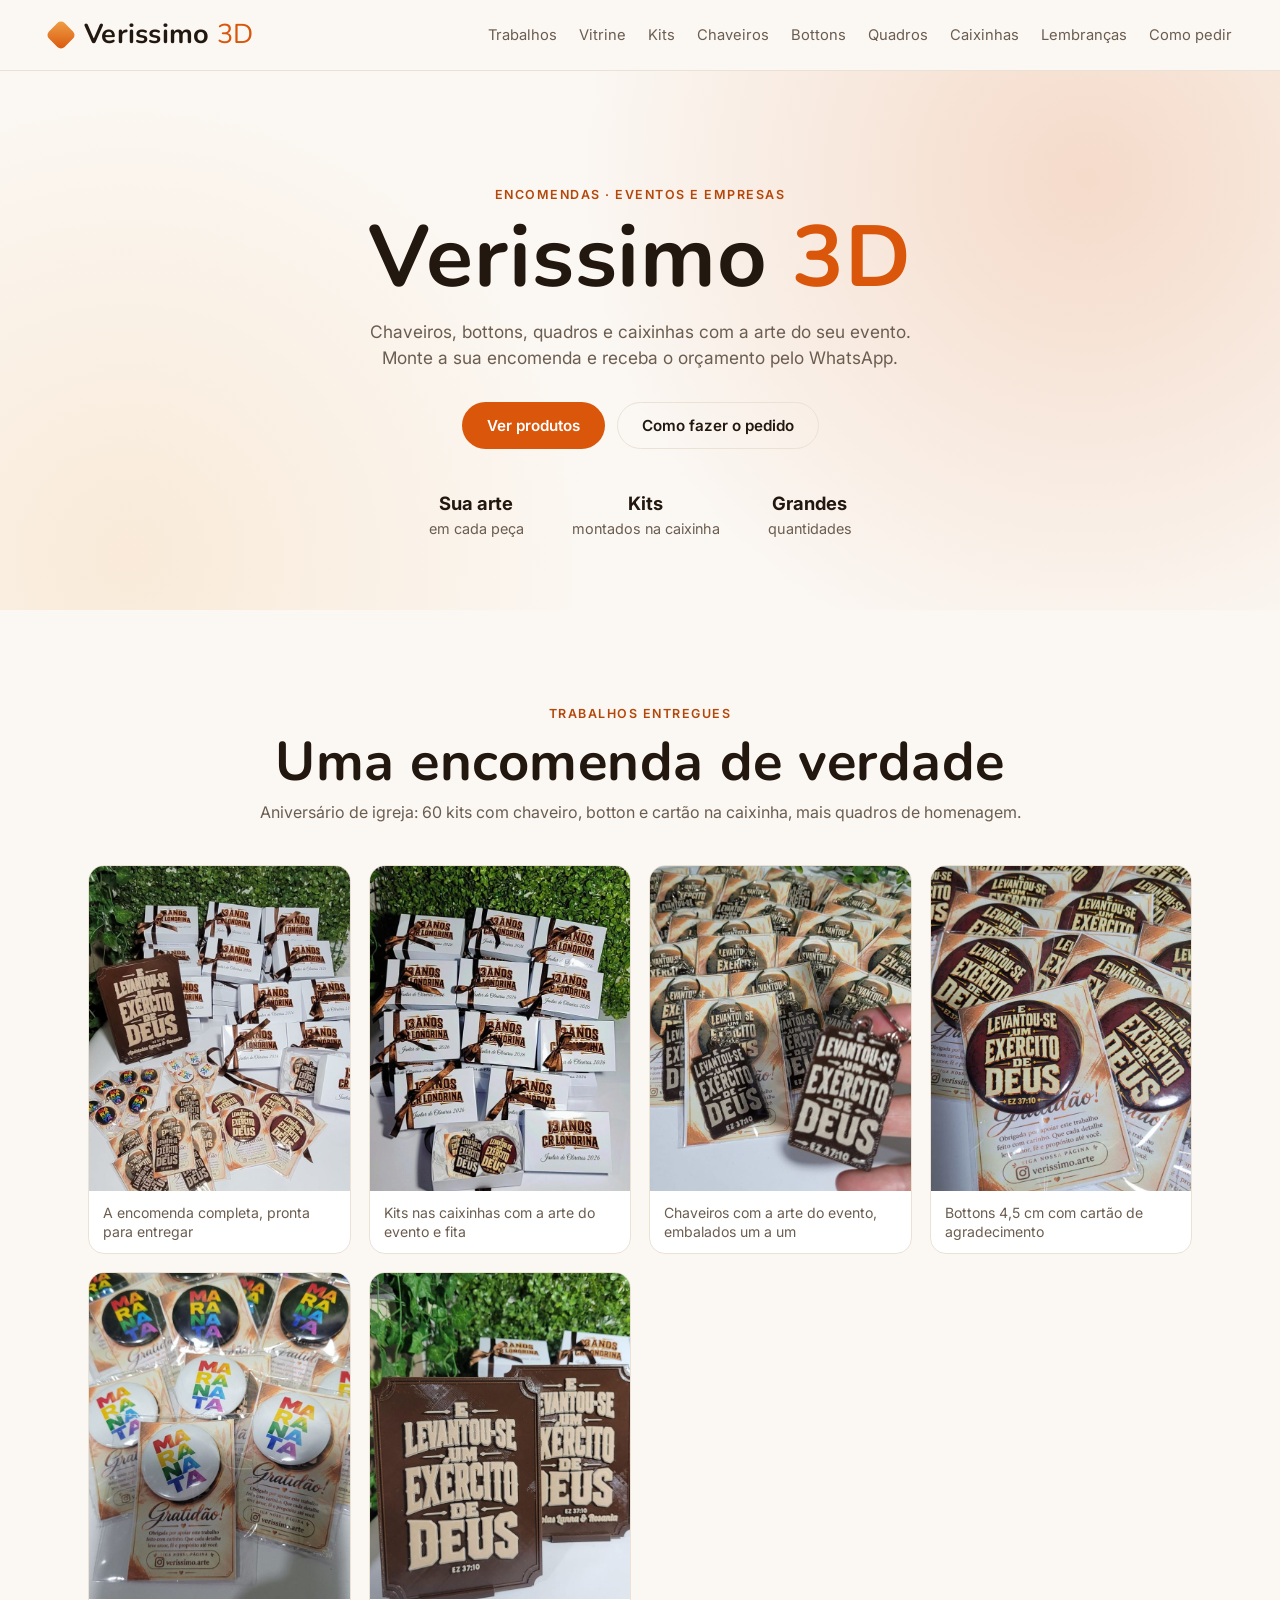
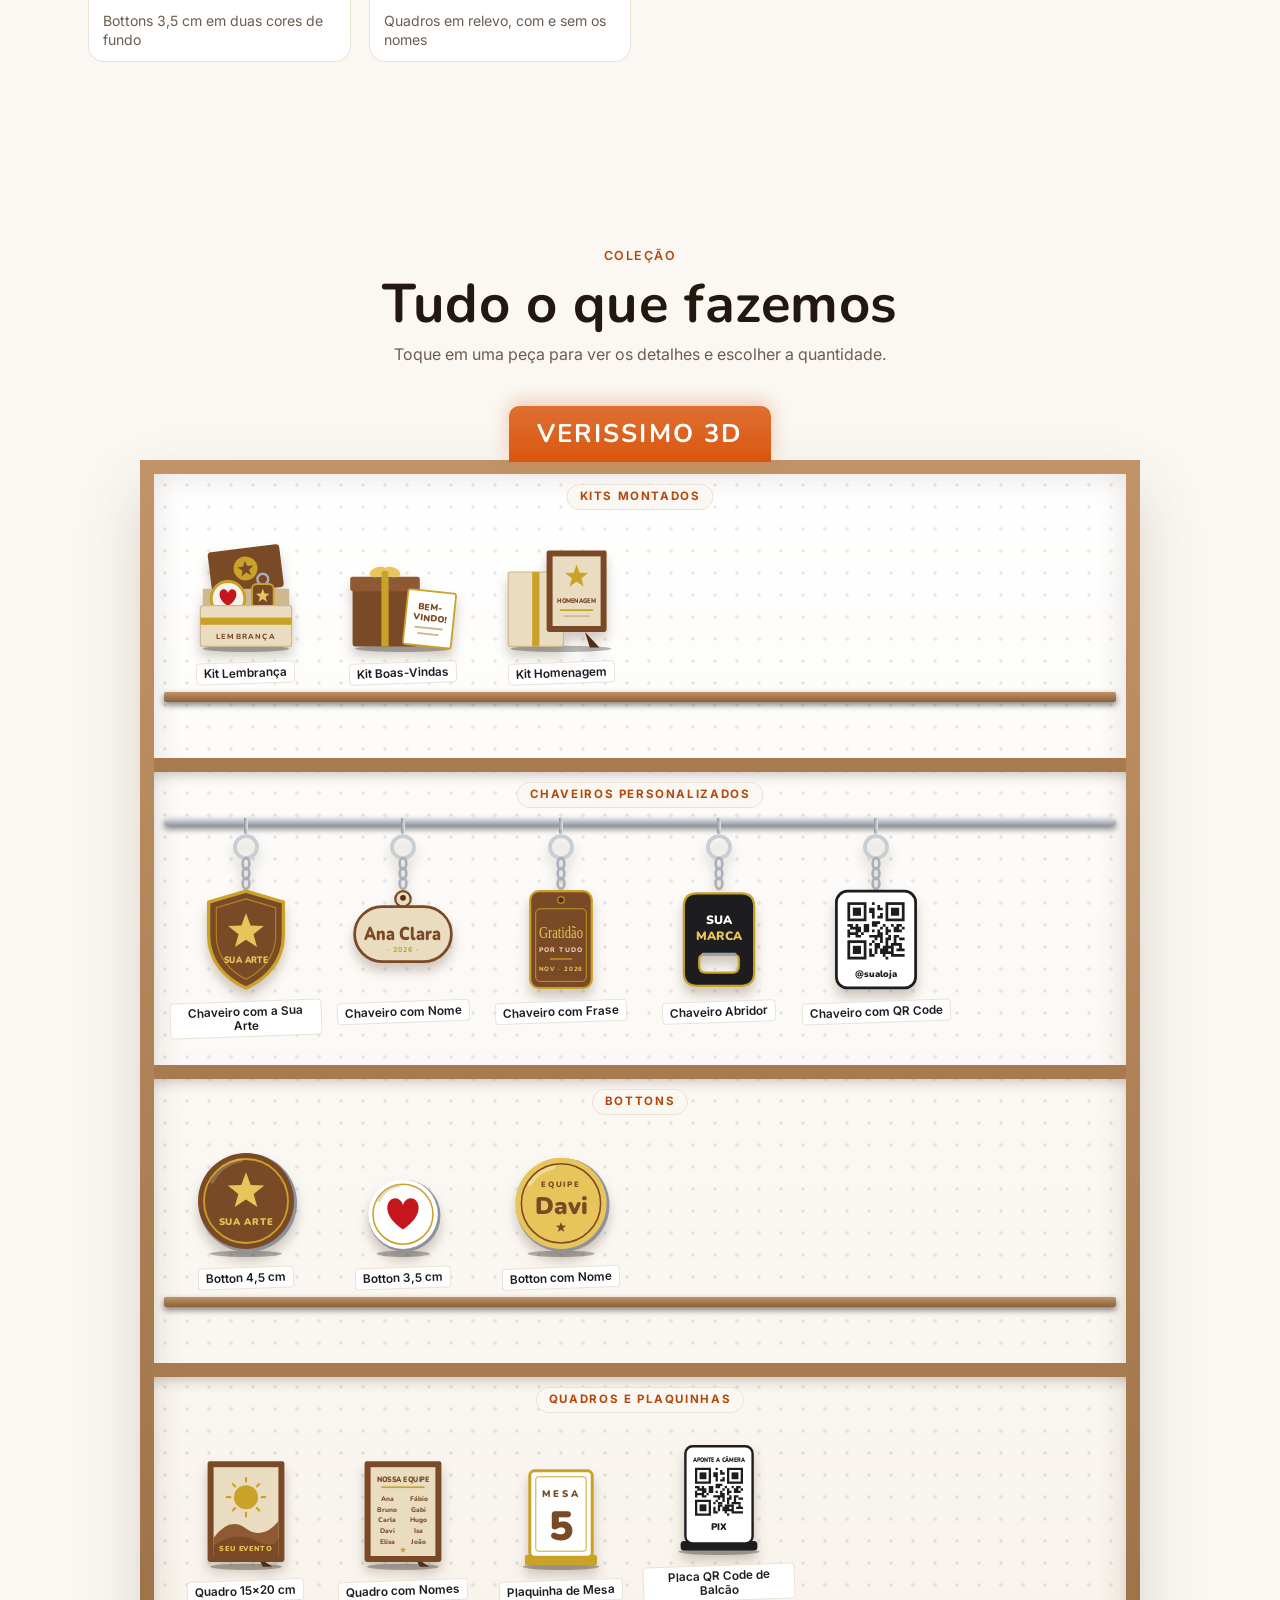
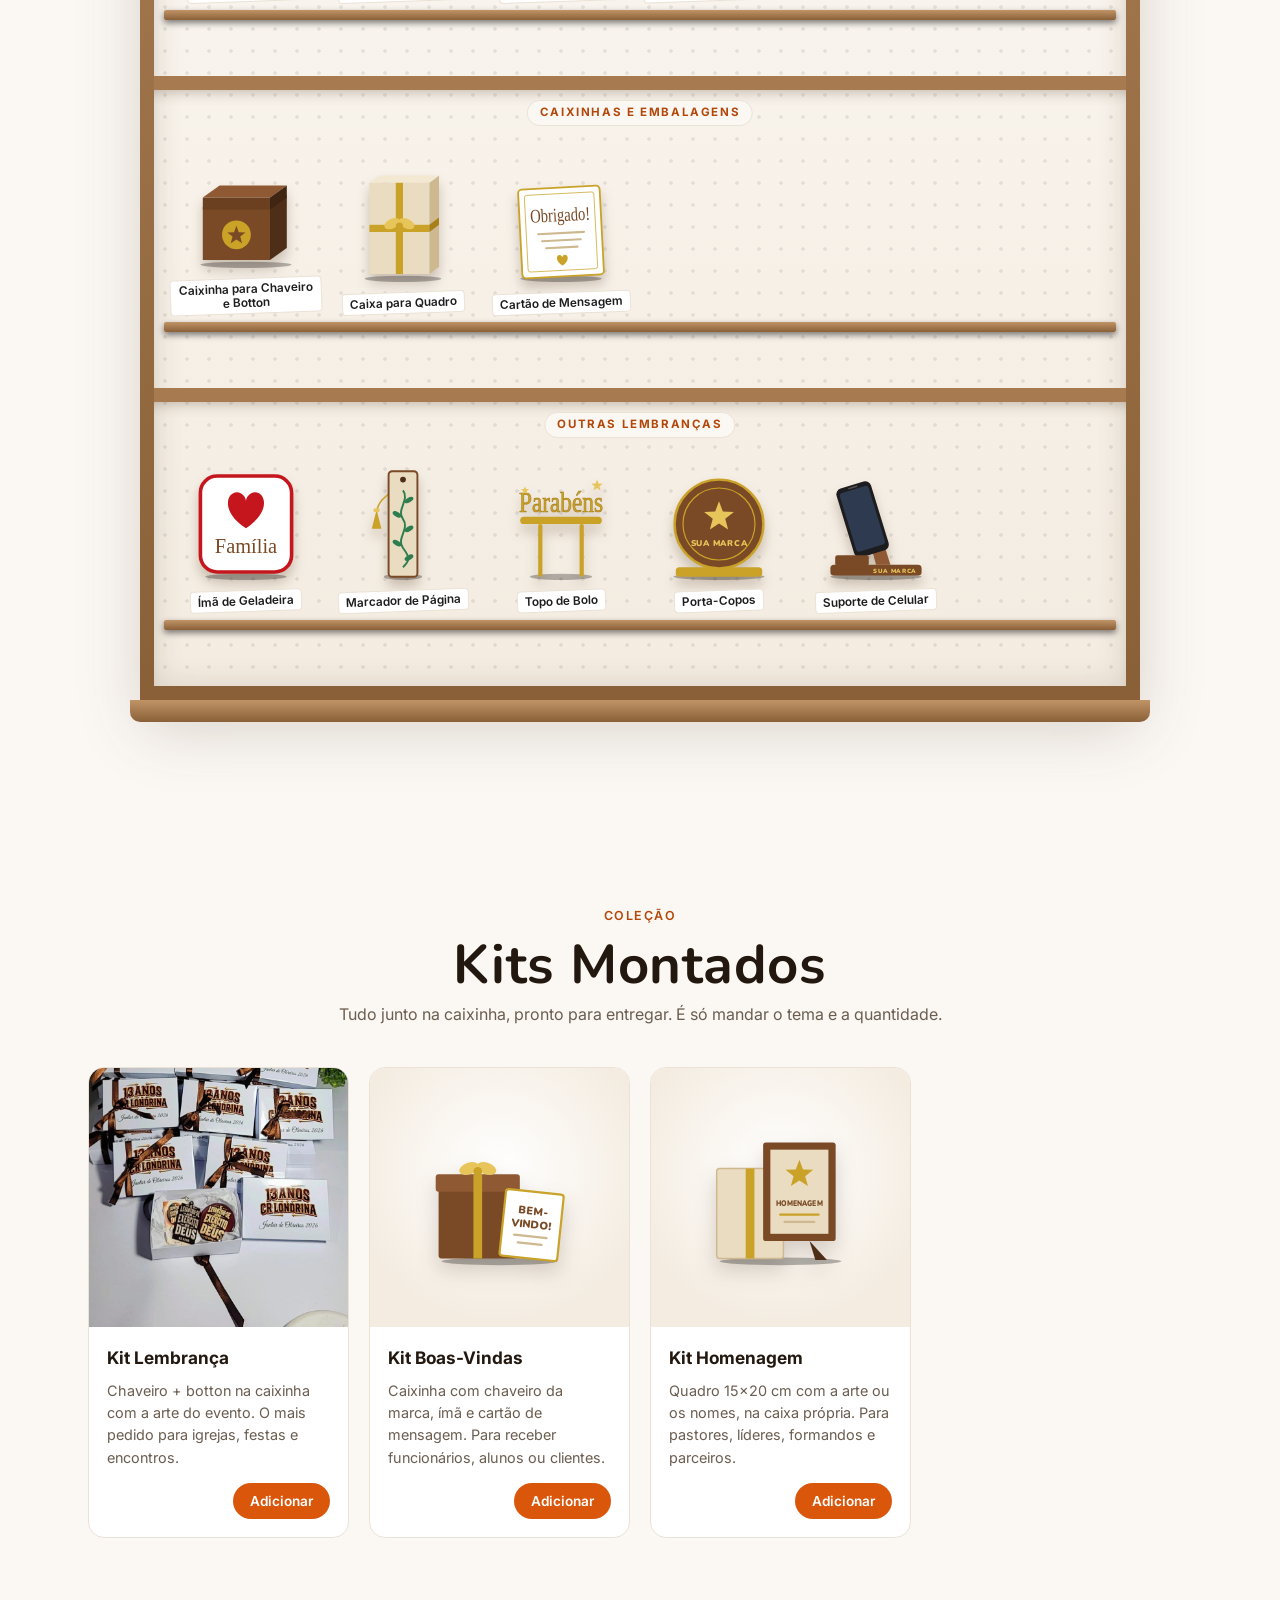
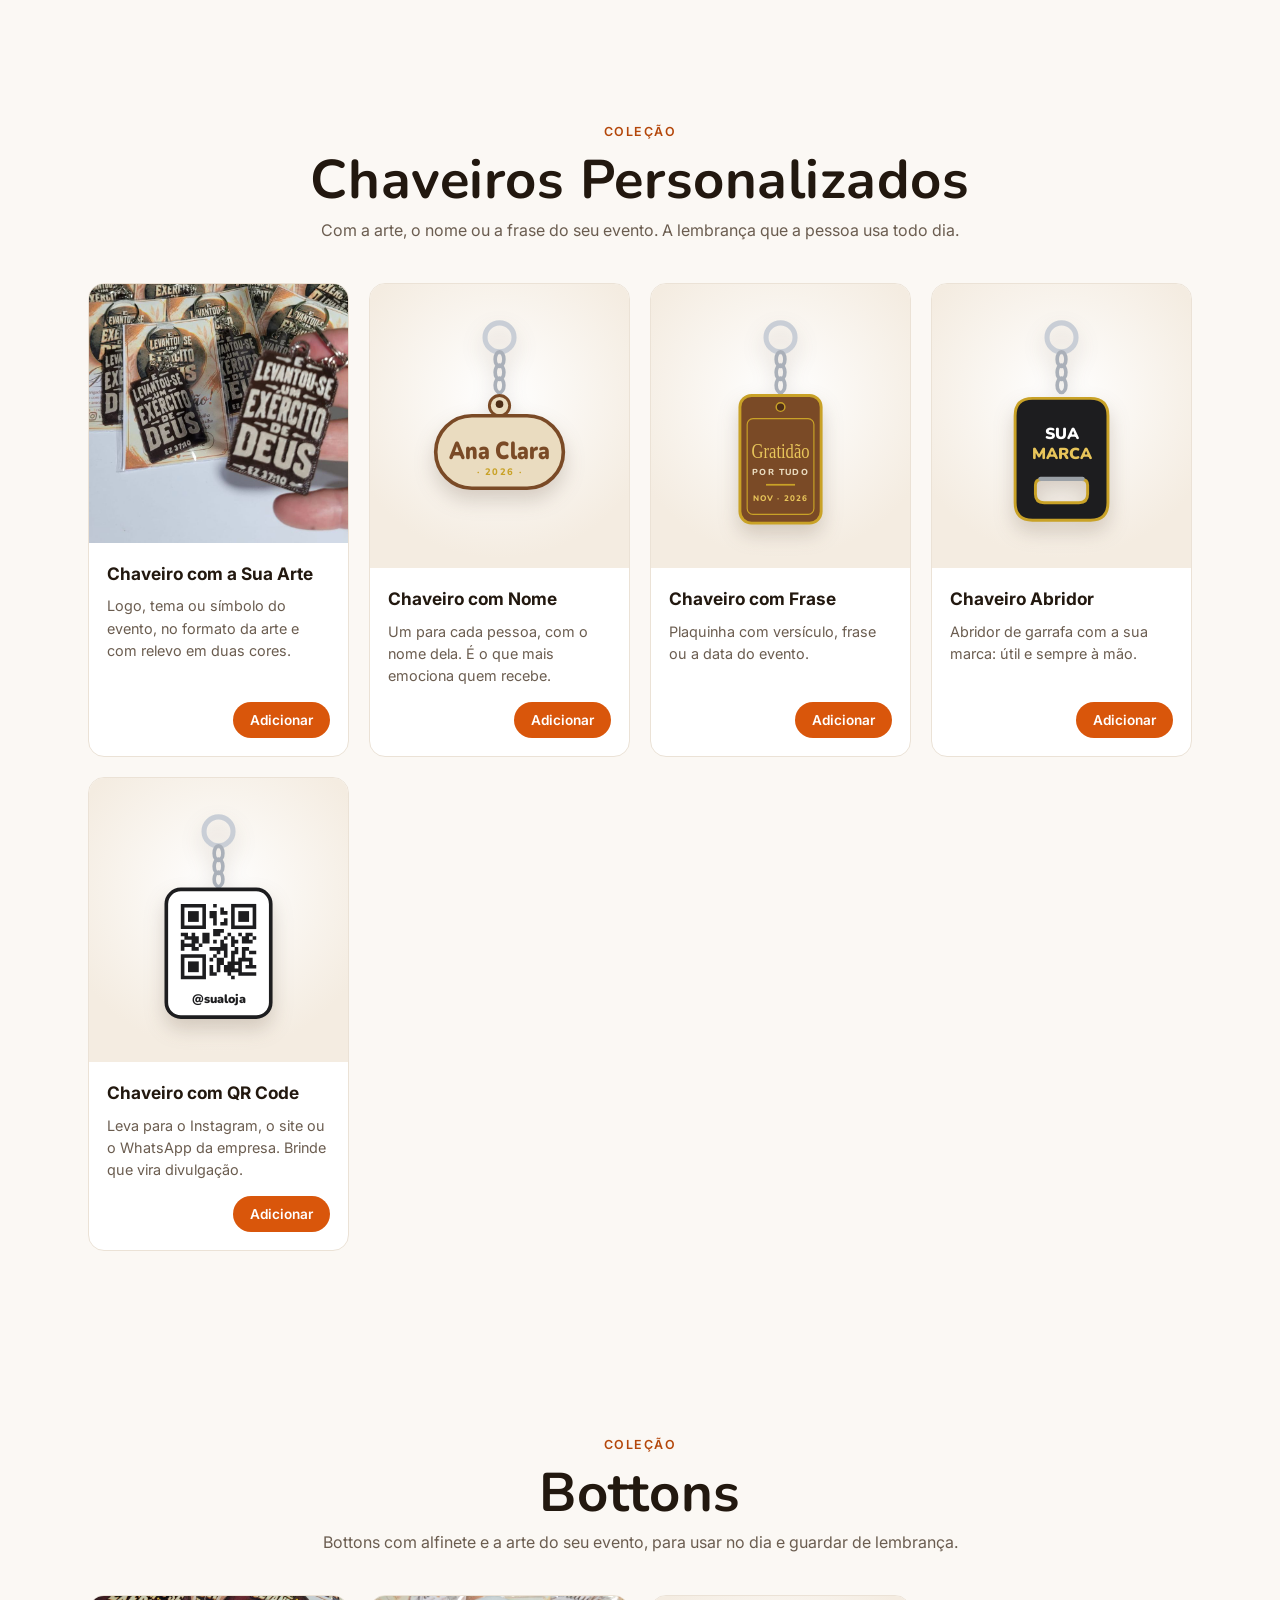
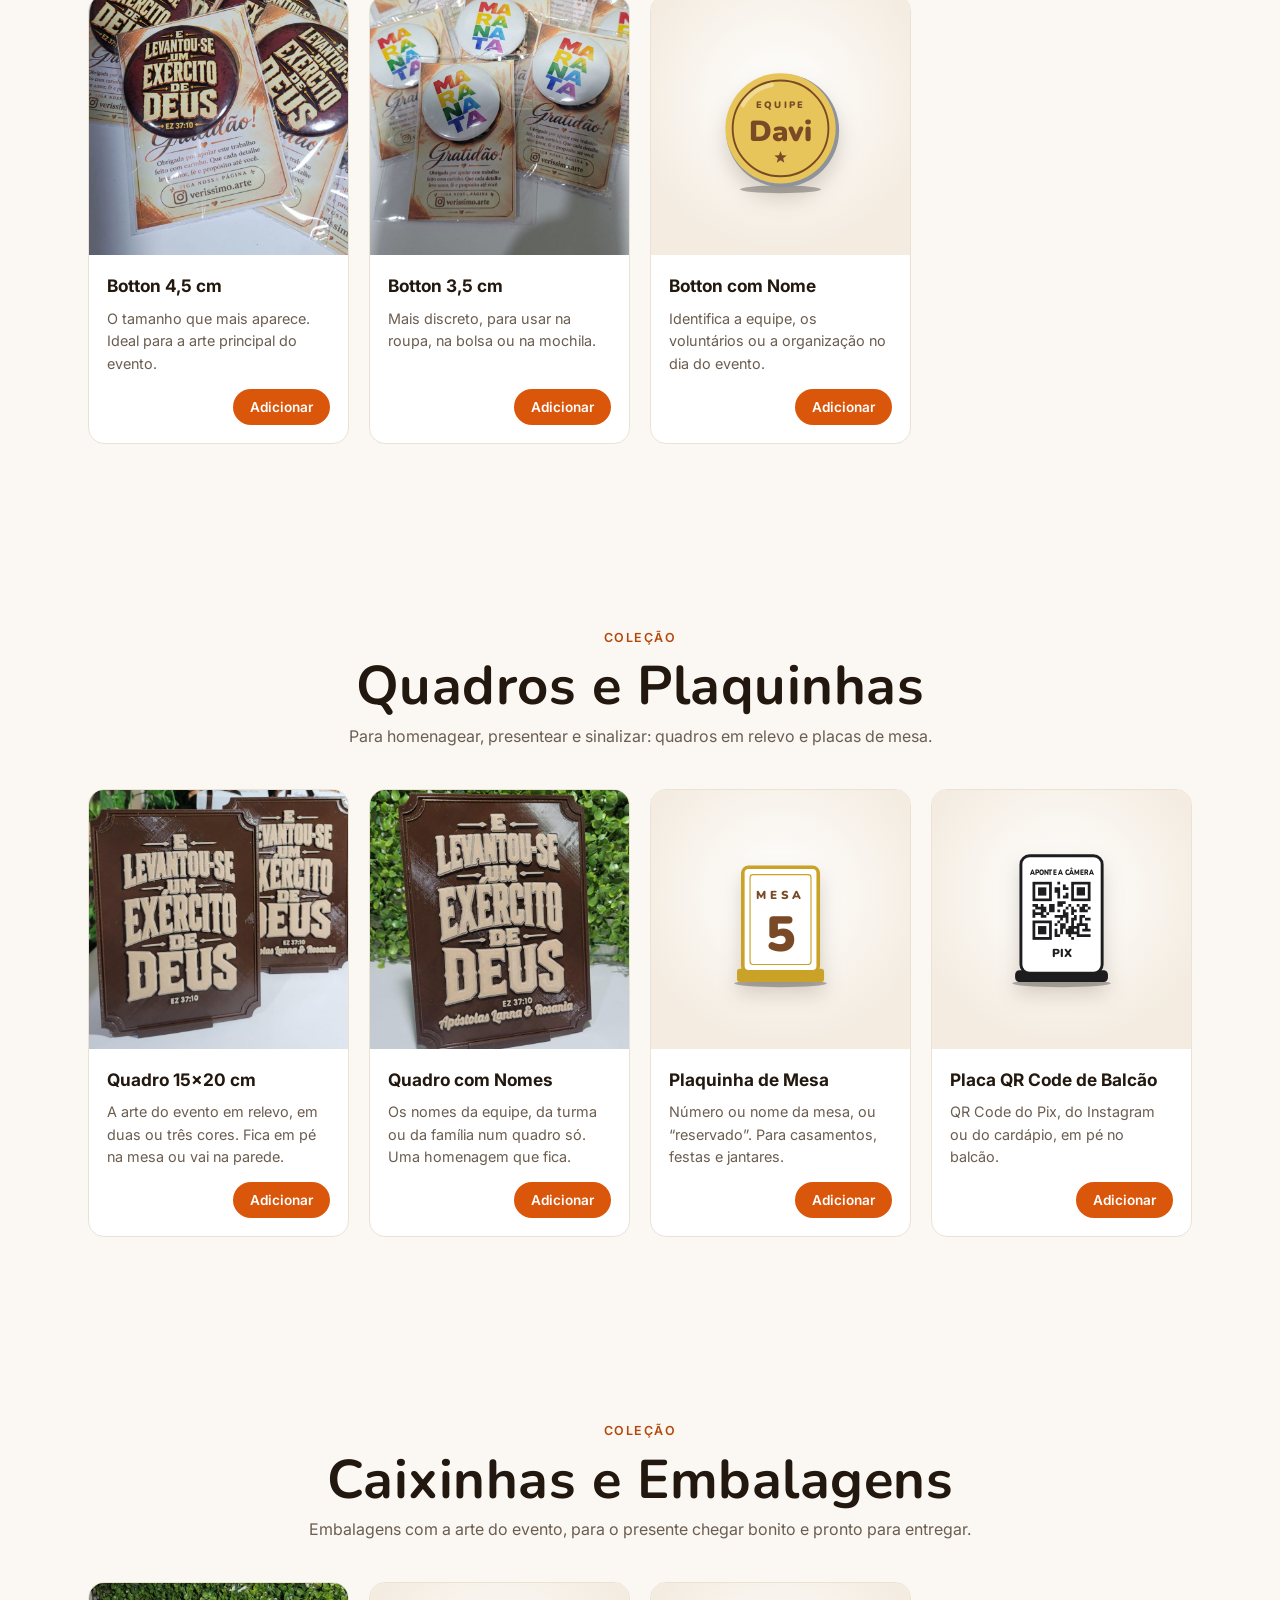
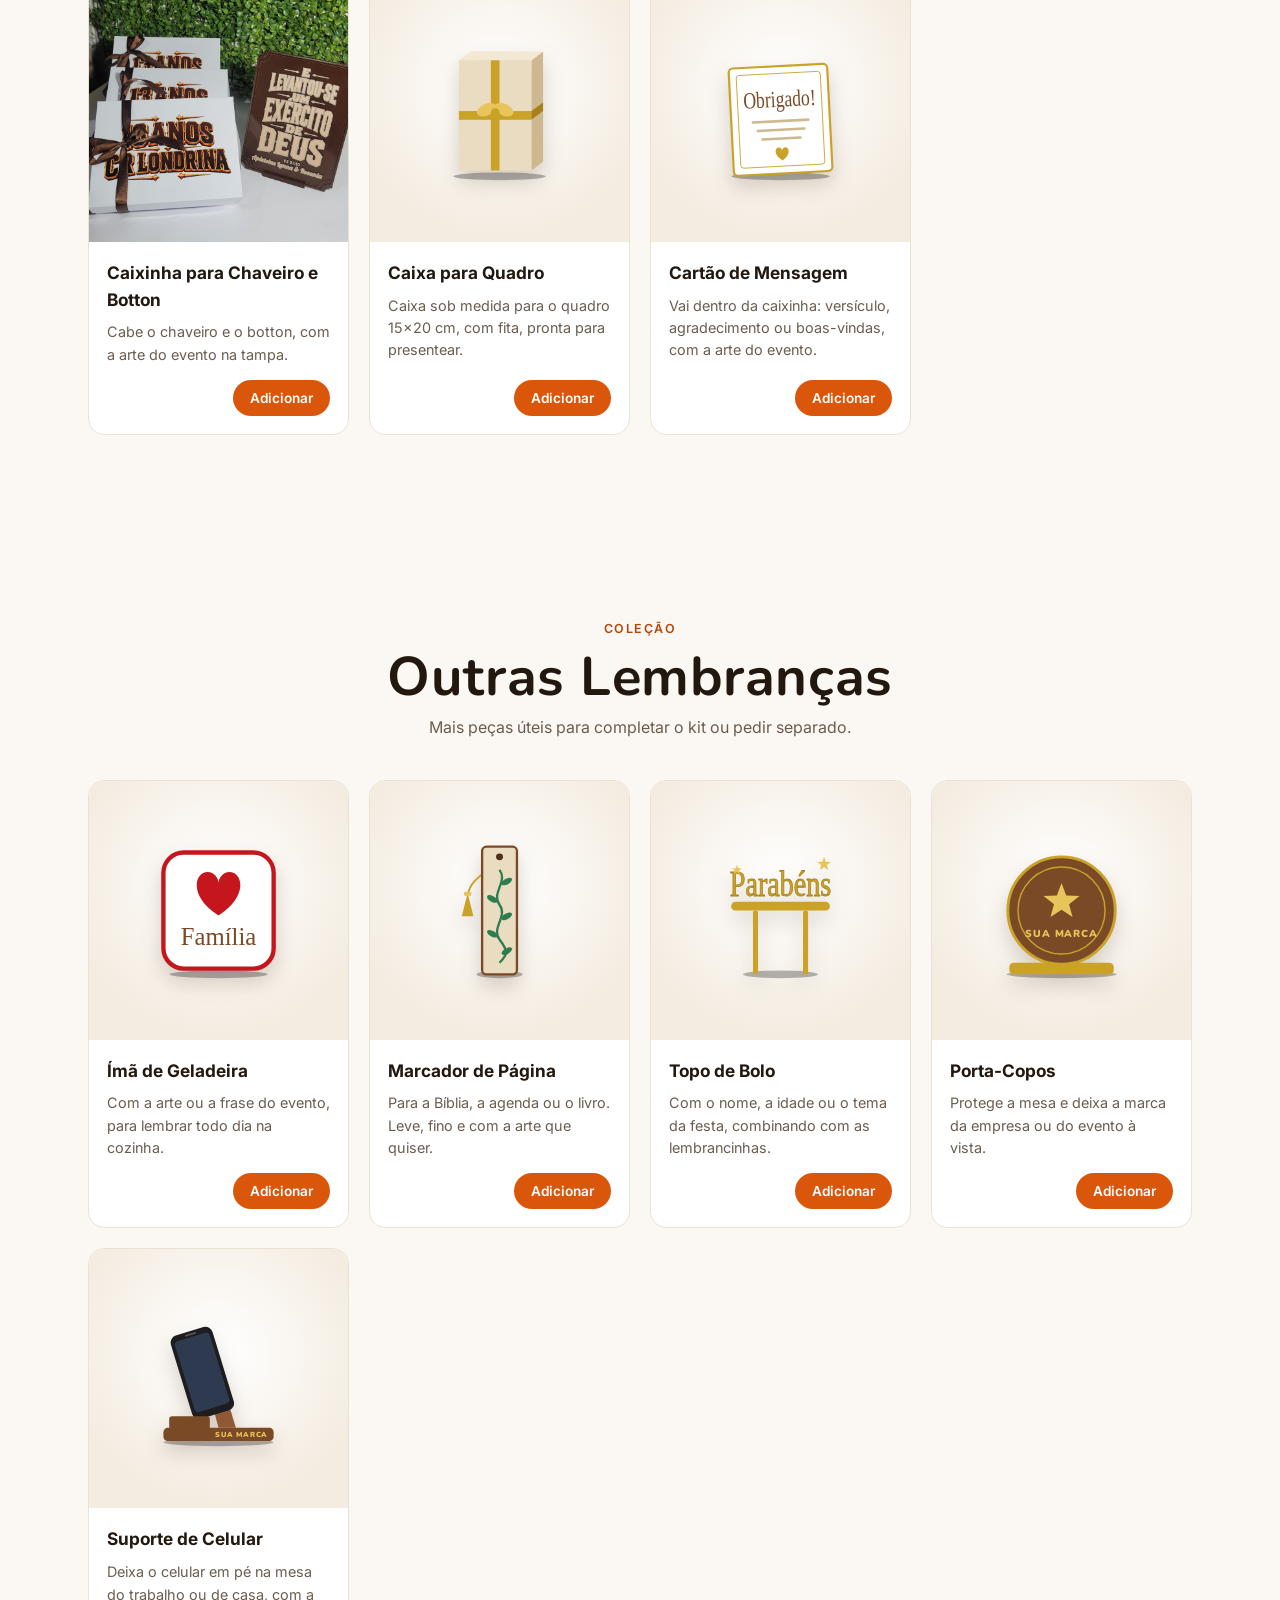
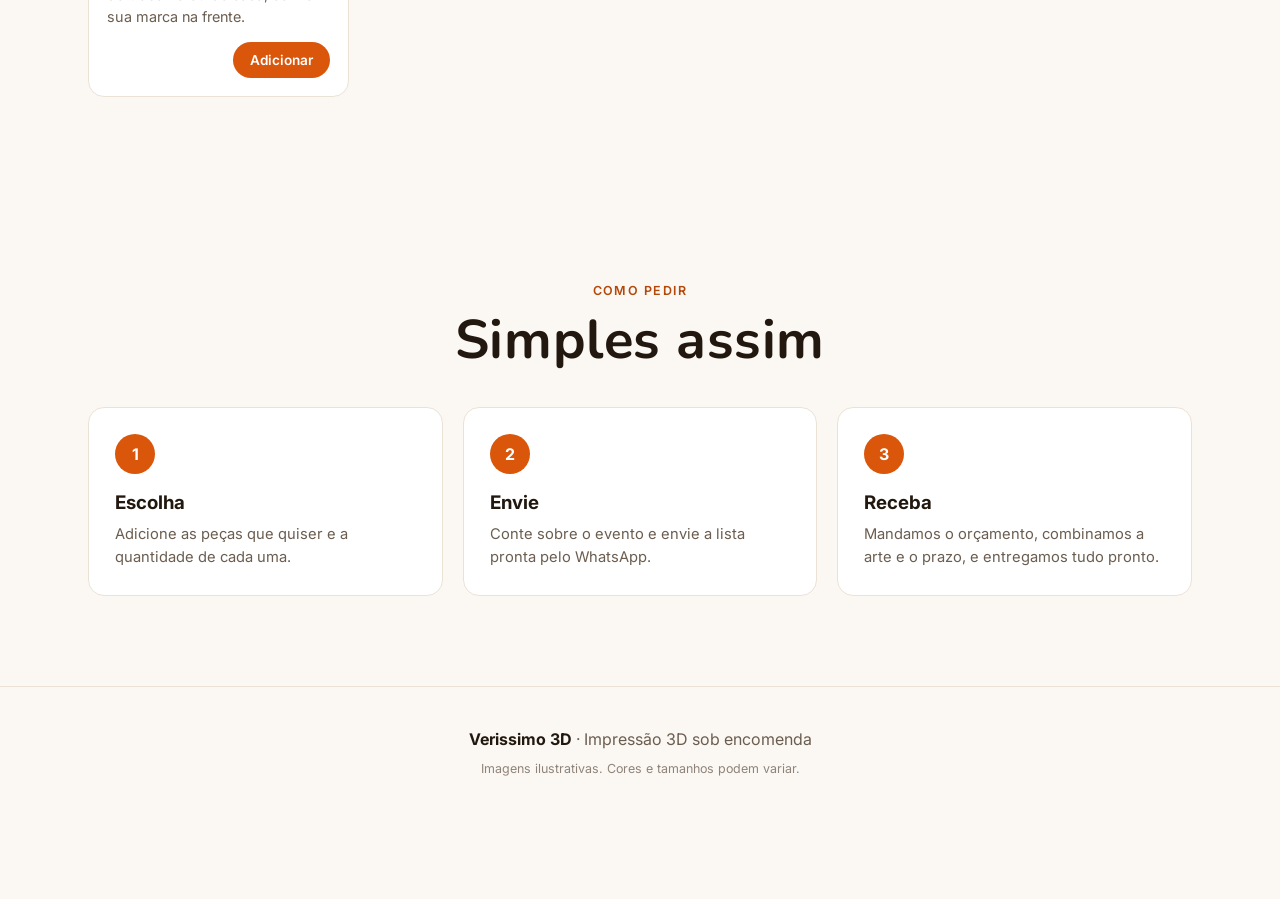
==== commit e47305fb: "Fotos reais e galeria de trabalhos entregues na página de encomendas - 7 produtos com foto real (kit" ====
--- a/encomendas/index.html
+++ b/encomendas/index.html
@@ -34,6 +34,18 @@
       ["Receba", "Mandamos o orçamento, combinamos a arte e o prazo, e entregamos tudo pronto."],
     ],
   },
+  galeria: {
+    titulo: "Uma encomenda de verdade",
+    descricao: "Aniversário de igreja: 60 kits com chaveiro, botton e cartão na caixinha, mais quadros de homenagem.",
+    fotos: [
+      { foto: "img/trabalhos/encomenda-completa.jpg", legenda: "A encomenda completa, pronta para entregar" },
+      { foto: "img/trabalhos/kits-caixinhas.jpg", legenda: "Kits nas caixinhas com a arte do evento e fita" },
+      { foto: "img/trabalhos/chaveiros.jpg", legenda: "Chaveiros com a arte do evento, embalados um a um" },
+      { foto: "img/trabalhos/bottons-grandes.jpg", legenda: "Bottons 4,5 cm com cartão de agradecimento" },
+      { foto: "img/trabalhos/bottons-pequenos.jpg", legenda: "Bottons 3,5 cm em duas cores de fundo" },
+      { foto: "img/trabalhos/quadros.jpg", legenda: "Quadros em relevo, com e sem os nomes" },
+    ],
+  },
   quantidade: 10, // quantidade sugerida ao abrir uma peça
   perguntas: ["Seu nome", "Tipo de evento (igreja, empresa, festa...)", "Data do evento", "Tema, cores ou arte"],
   andares: ["enc-kits", "enc-chaveiros", "enc-bottons", "enc-quadros", "enc-caixas", "enc-lembrancas"],
--- a/assets/style.css
+++ b/assets/style.css
@@ -182,6 +182,23 @@
   width: 90px; padding: 8px 10px; border-radius: 10px; border: 1px solid var(--borda);
   background: var(--fundo); color: var(--texto); font: 600 1rem "Inter", sans-serif;
 }
+
+/* ---------- Galeria de trabalhos entregues ---------- */
+.galeria { display: grid; grid-template-columns: repeat(auto-fill, minmax(220px, 1fr)); gap: 18px; }
+.galeria figure {
+  margin: 0; background: var(--cartao); border: 1px solid var(--borda); border-radius: var(--raio); overflow: hidden;
+}
+.galeria-foto { display: block; width: 100%; padding: 0; border: 0; cursor: zoom-in; background: var(--fundo-2); }
+.galeria-foto img { display: block; width: 100%; aspect-ratio: 4 / 5; object-fit: cover; transition: transform .3s; }
+.galeria-foto:hover img { transform: scale(1.03); }
+.galeria figcaption { padding: 12px 14px; font-size: .88rem; color: var(--texto-2); line-height: 1.35; }
+.foto-ampliada {
+  margin: auto; padding: 0; border: 0; border-radius: 16px; overflow: hidden; background: var(--cartao); color: var(--texto);
+  max-width: min(720px, calc(100% - 32px));
+}
+.foto-ampliada::backdrop { background: rgba(0, 0, 0, .75); }
+.foto-ampliada img { display: block; max-width: 100%; max-height: 80vh; margin: 0 auto; }
+.foto-ampliada p { padding: 12px 16px; font-size: .92rem; color: var(--texto-2); }
 
 /* ---------- Passos ---------- */
 .passos { list-style: none; display: grid; grid-template-columns: repeat(auto-fit, minmax(220px, 1fr)); gap: 20px; }
@@ -259,6 +276,8 @@
   .andar { padding-top: 48px; }
   .expositor-corpo { border-width: 10px; }
   .grade { grid-template-columns: repeat(2, 1fr); gap: 12px; }
+  .galeria { grid-template-columns: repeat(2, 1fr); gap: 12px; }
+  .galeria figcaption { padding: 9px 10px; font-size: .8rem; }
   .card-corpo { padding: 12px; }
   .card-corpo p { font-size: .8rem; }
   .card-rodape { flex-direction: column; align-items: stretch; }
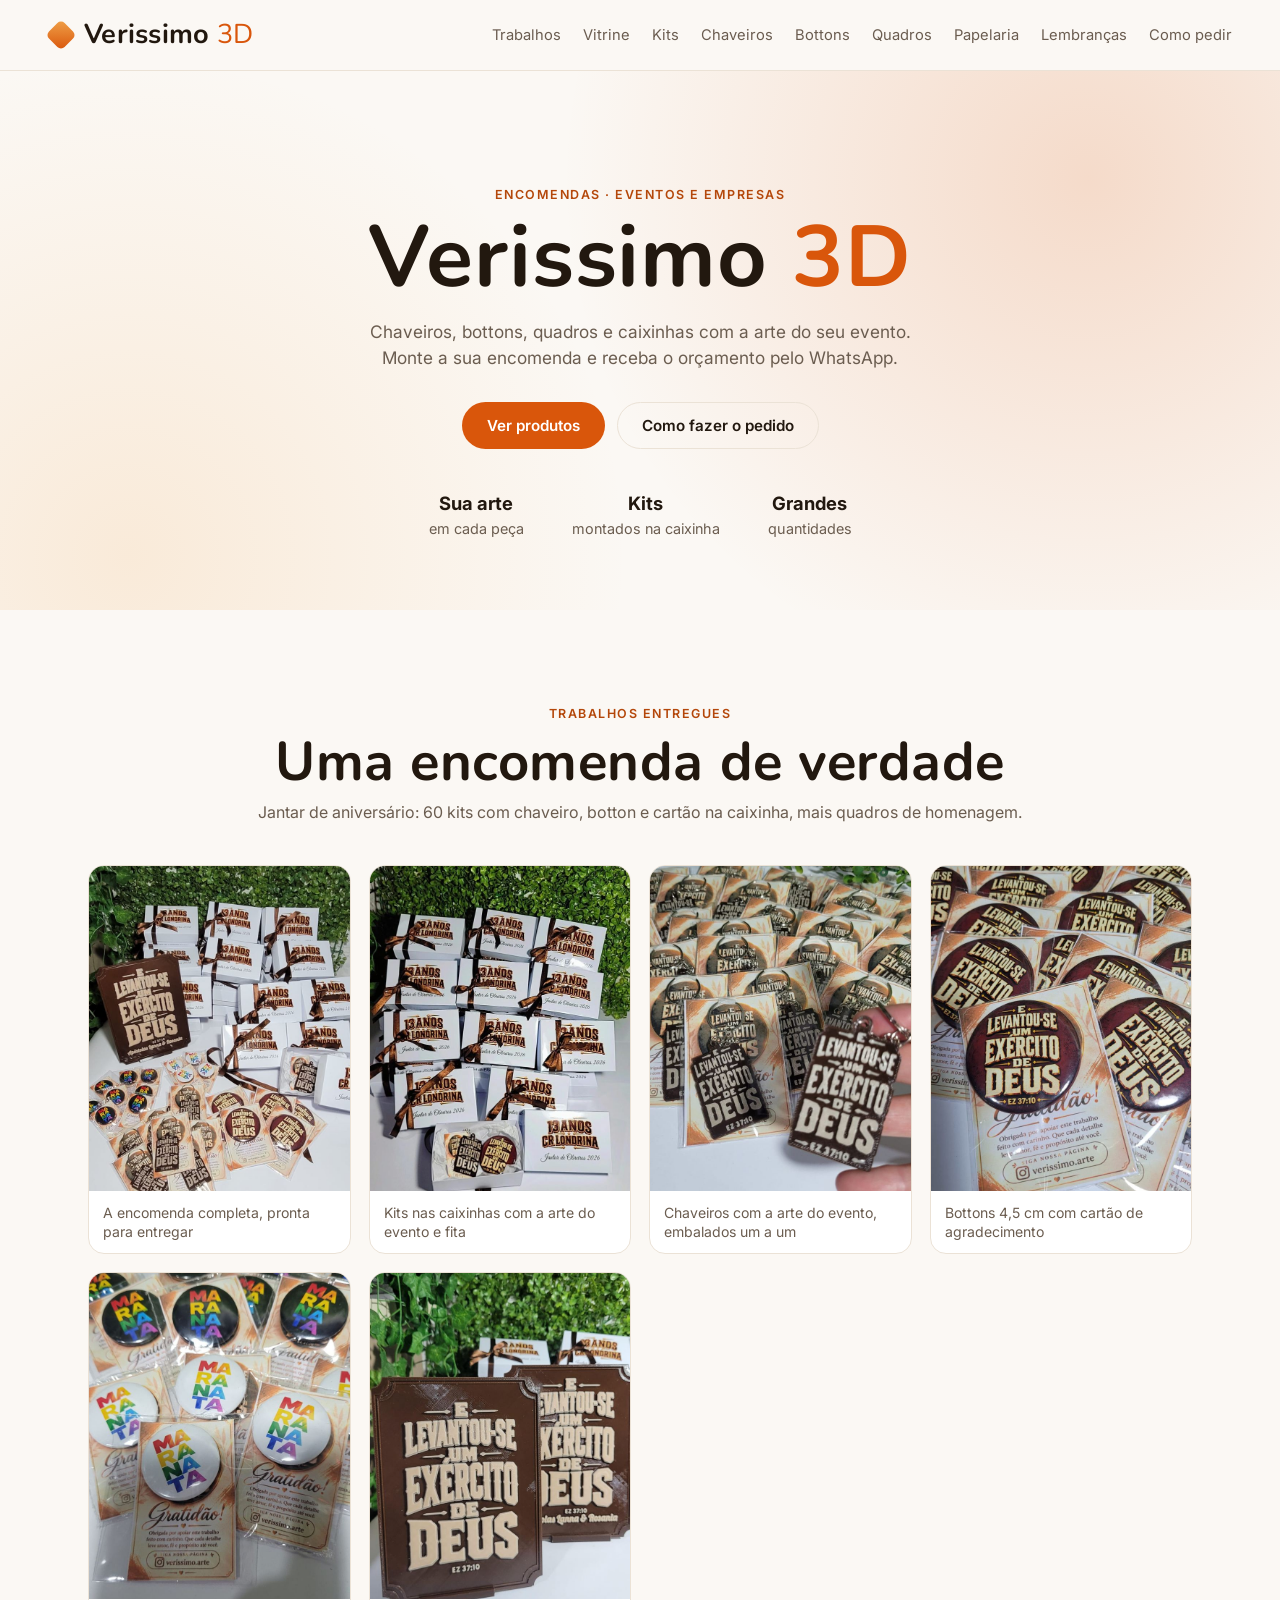
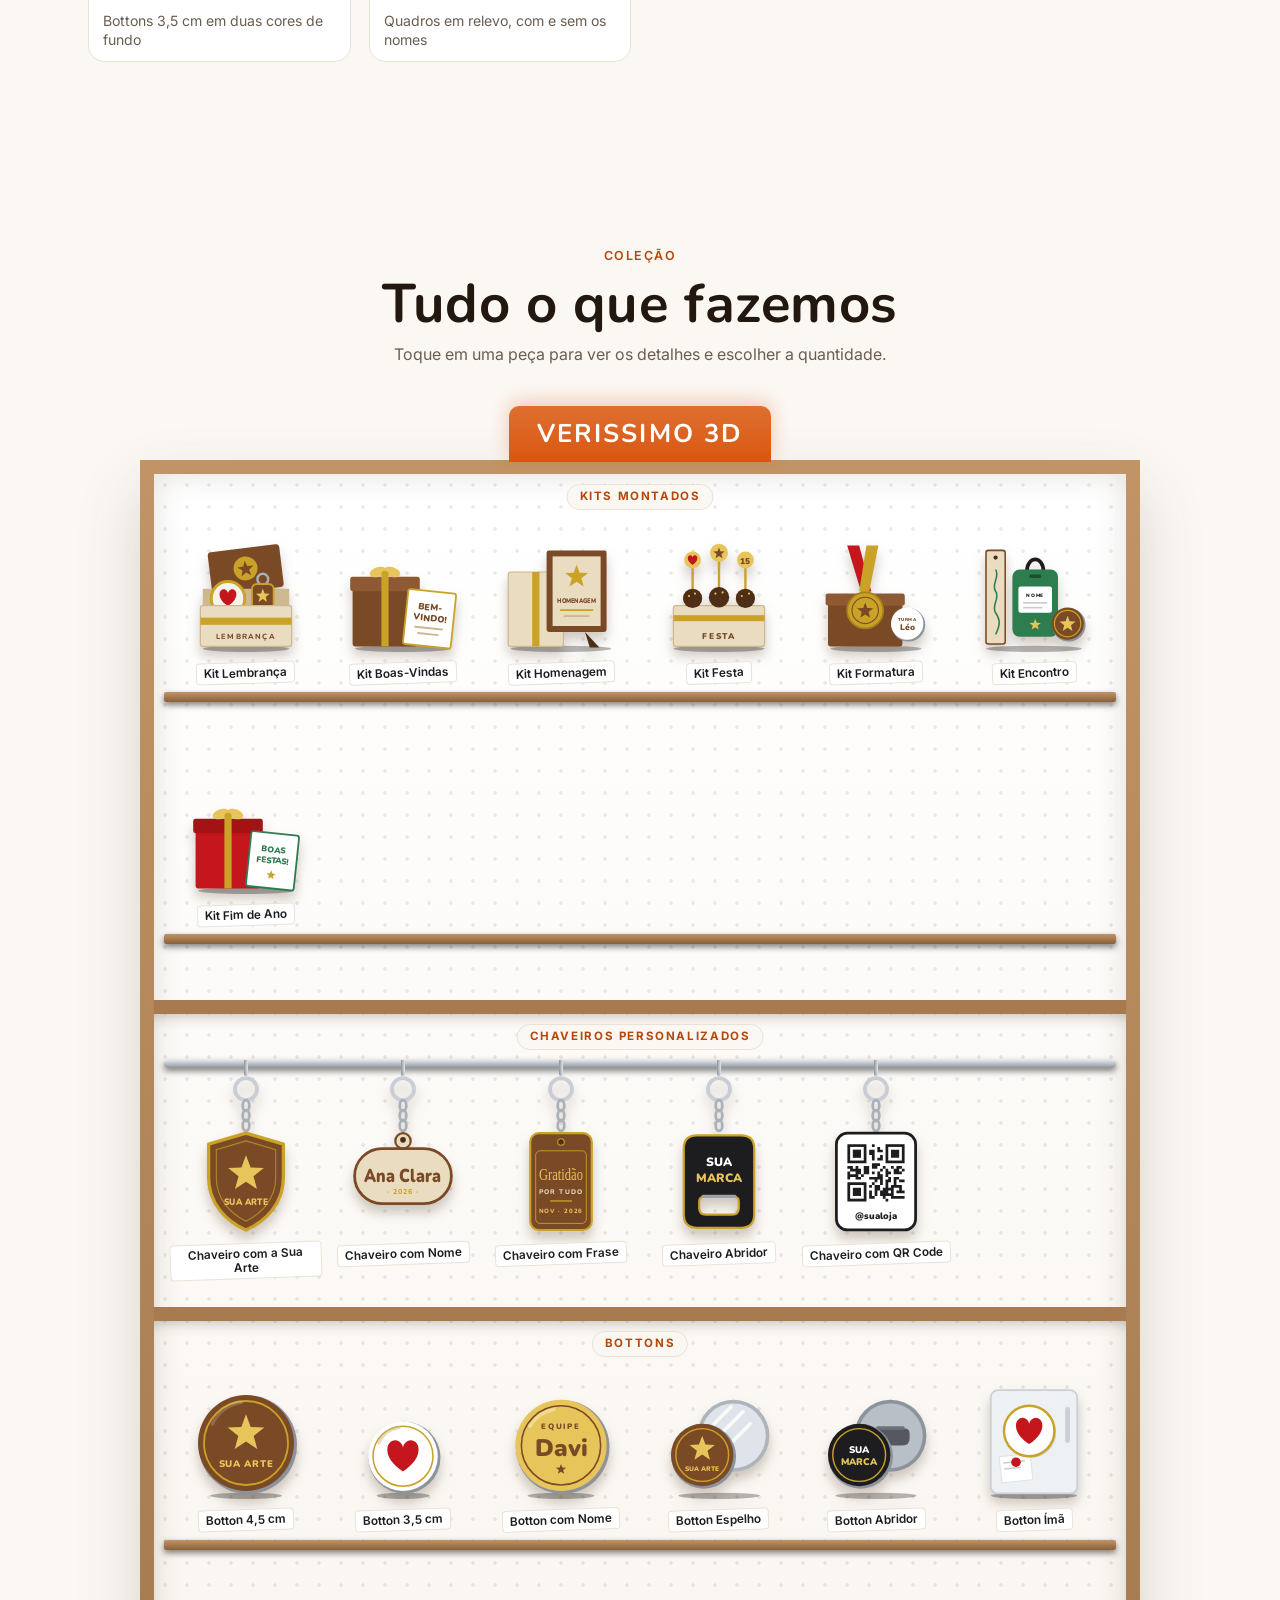
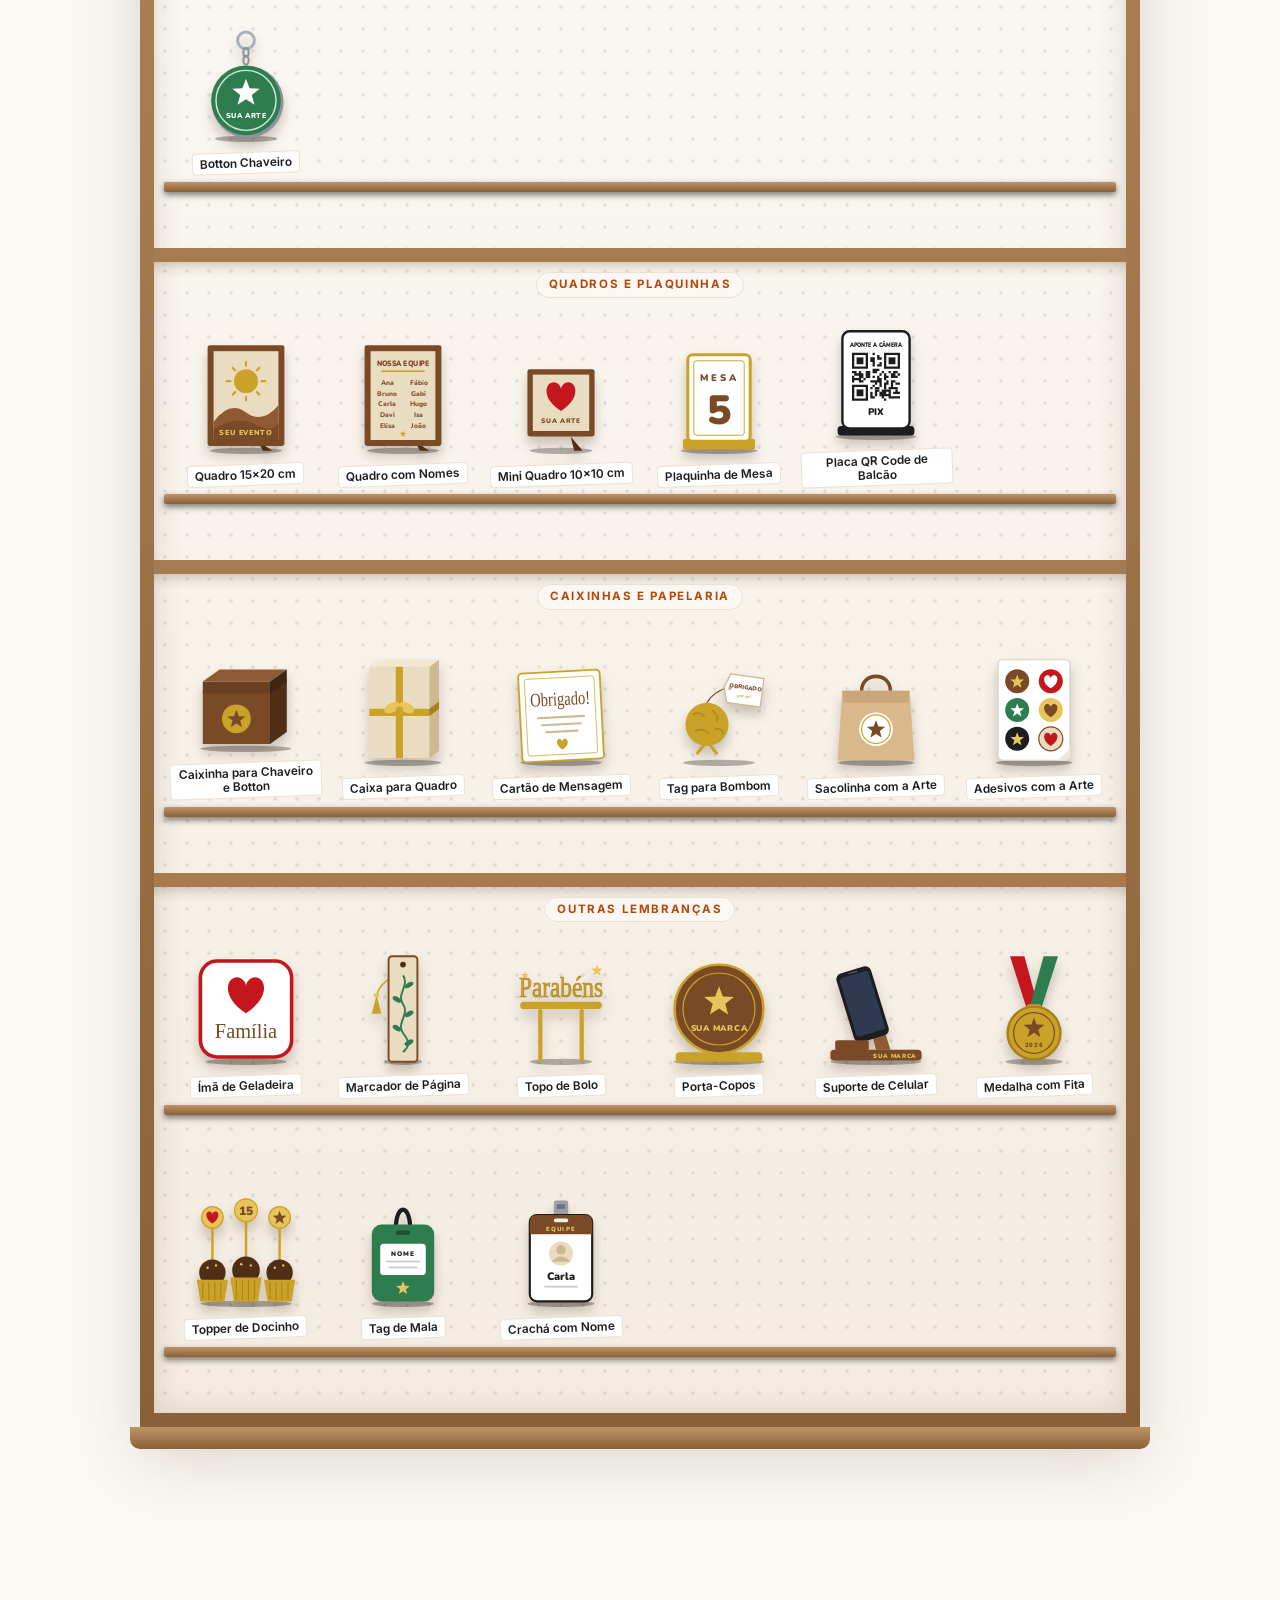
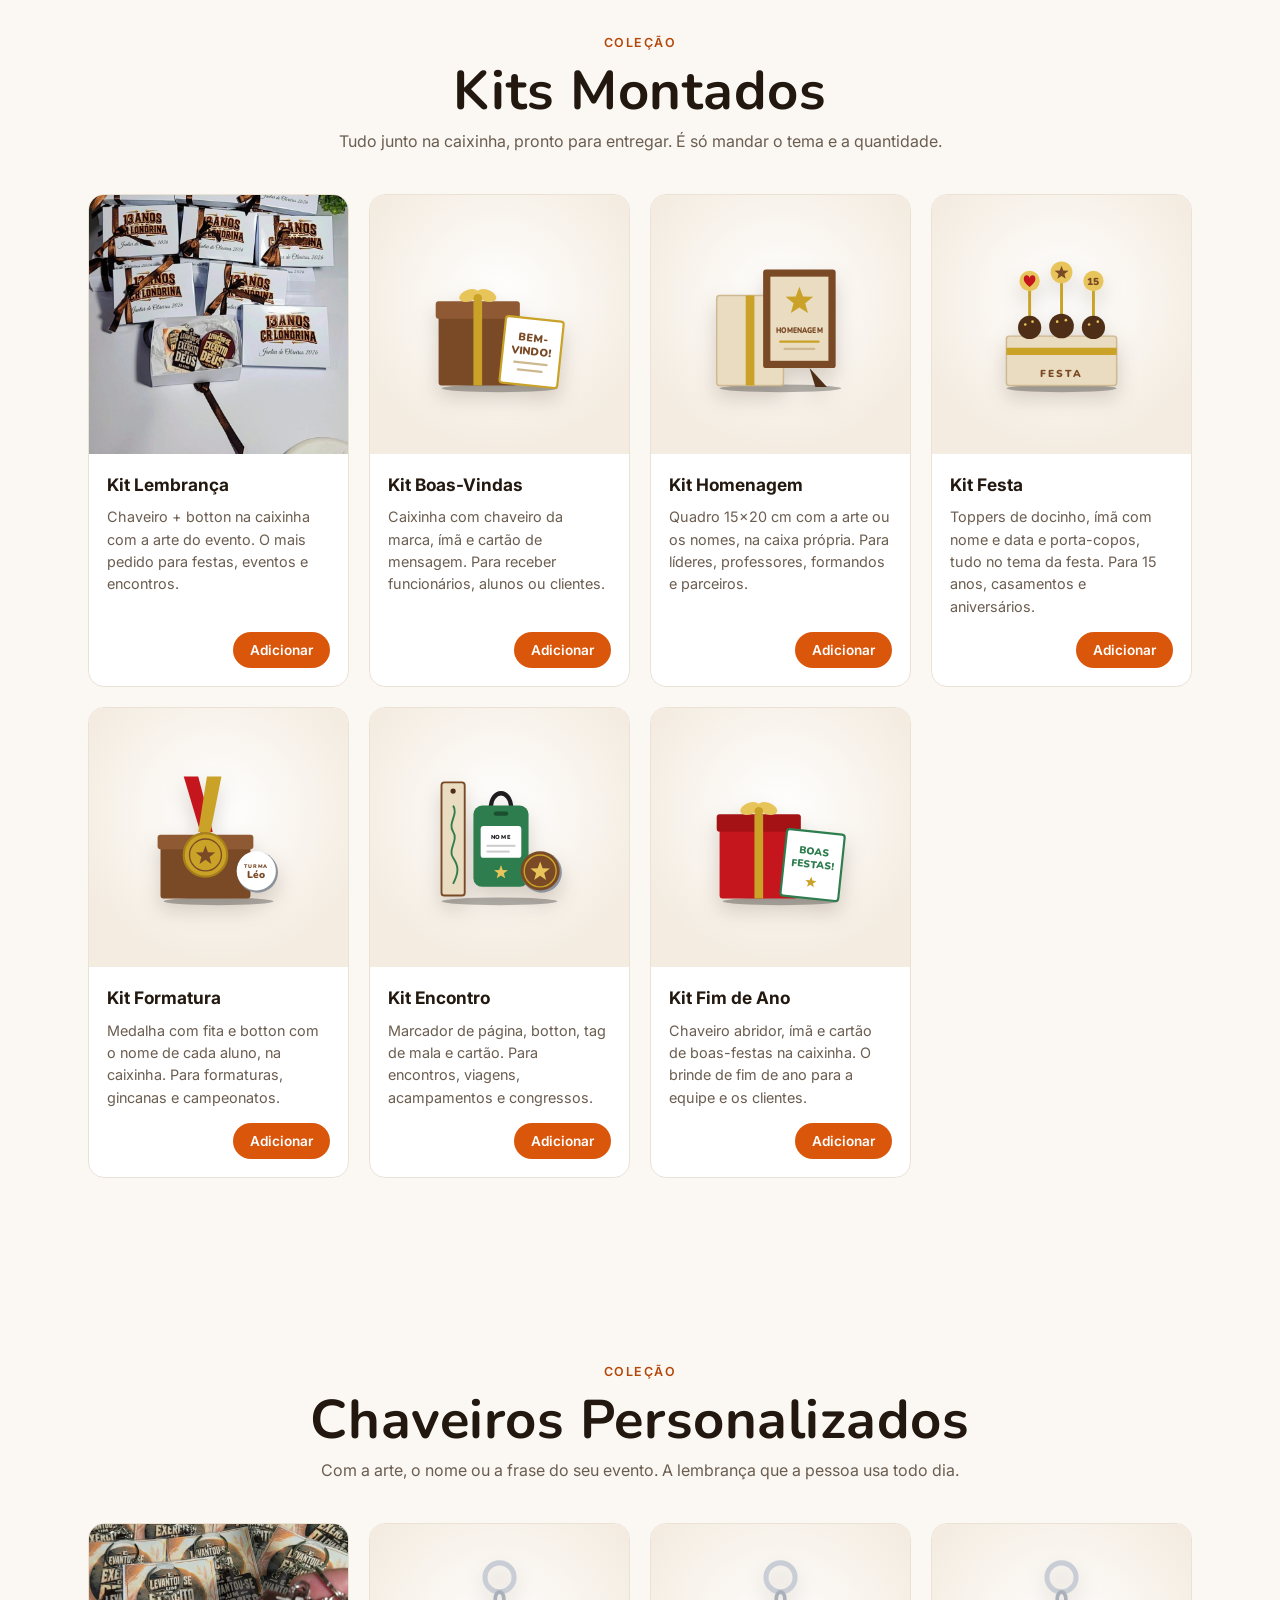
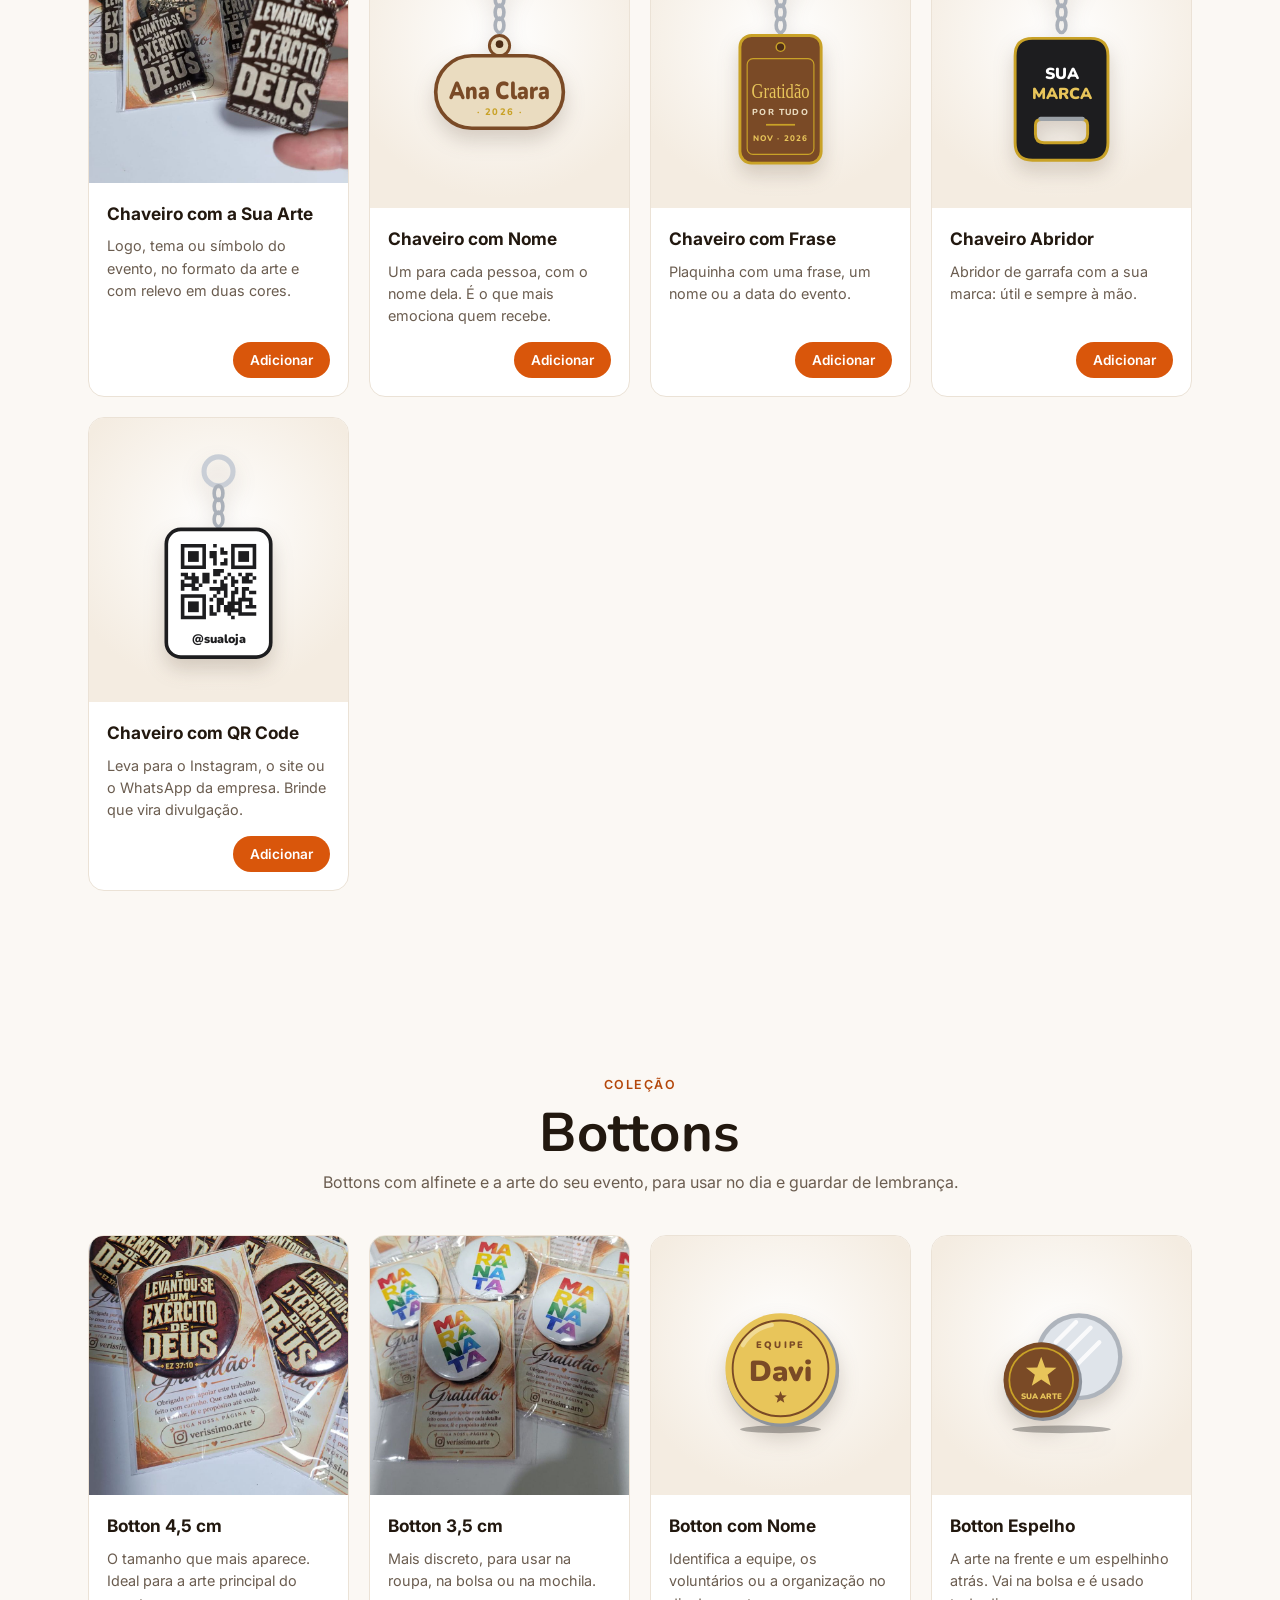
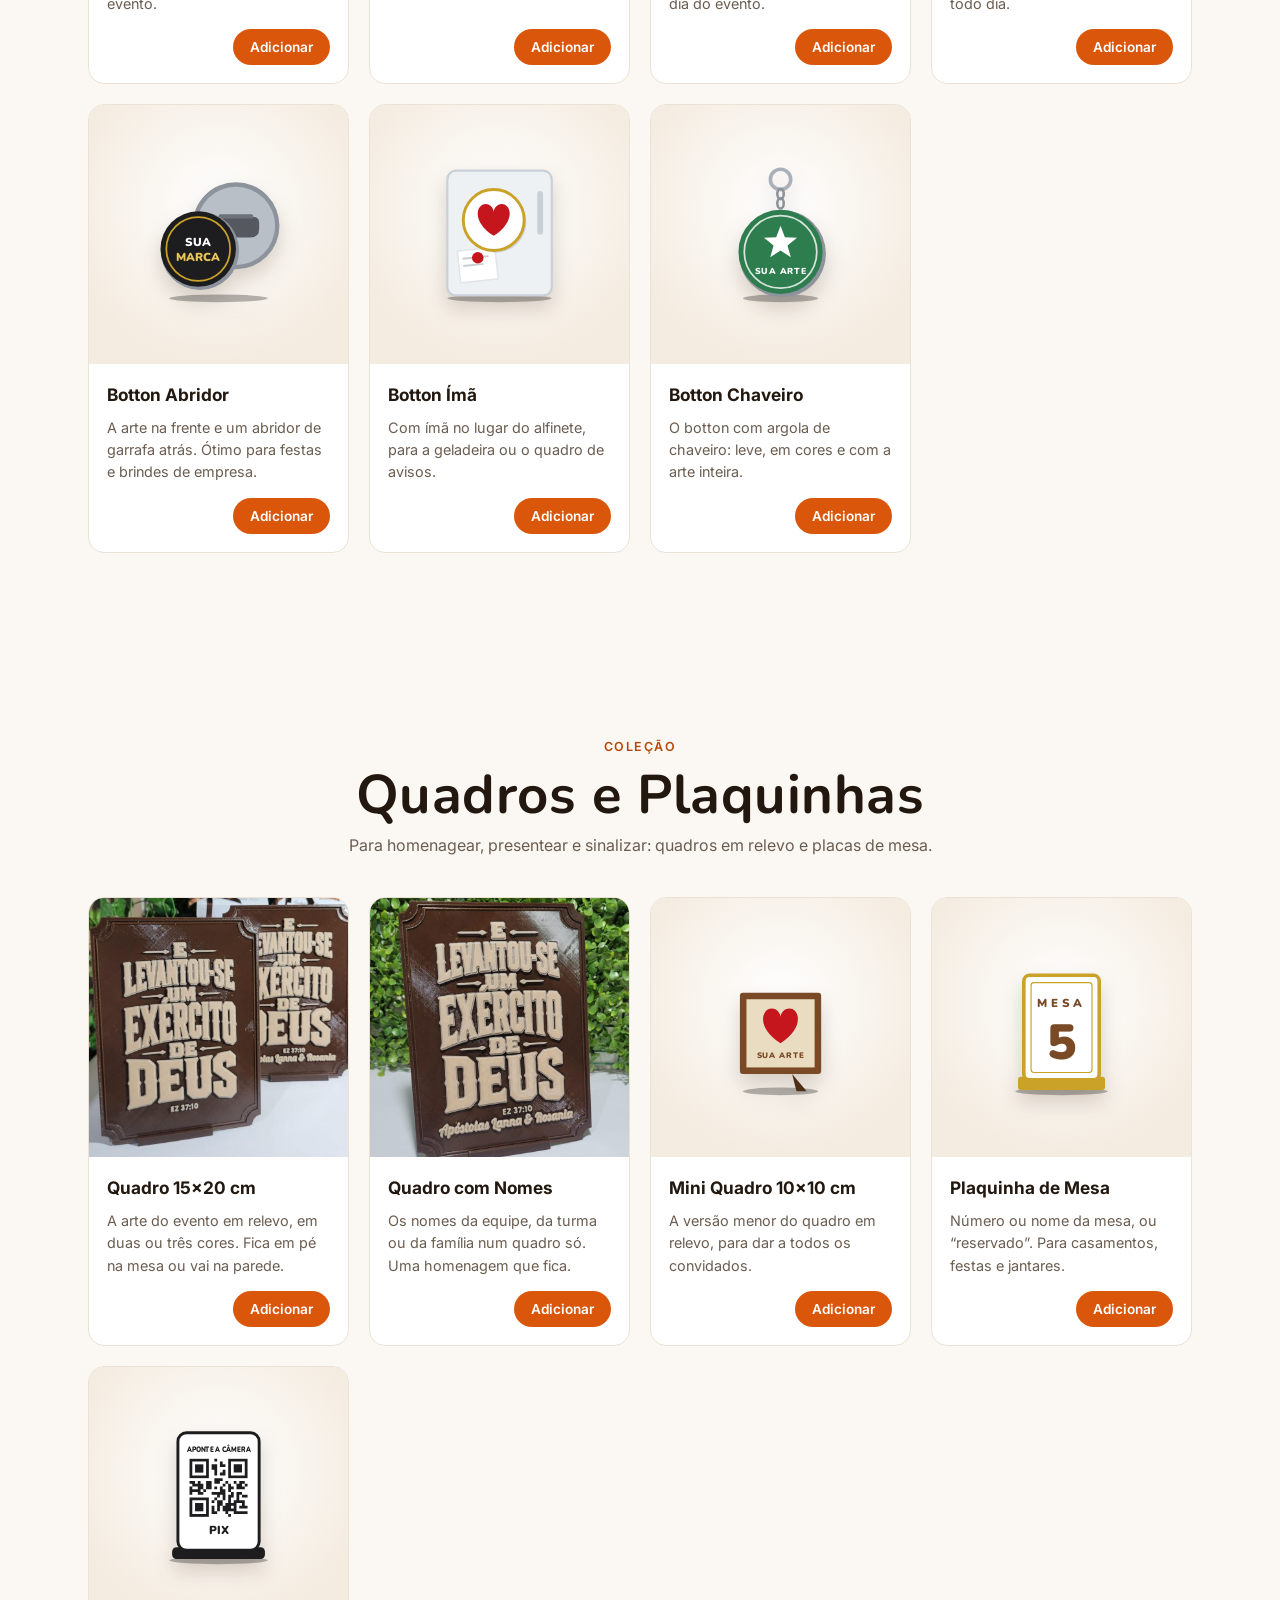
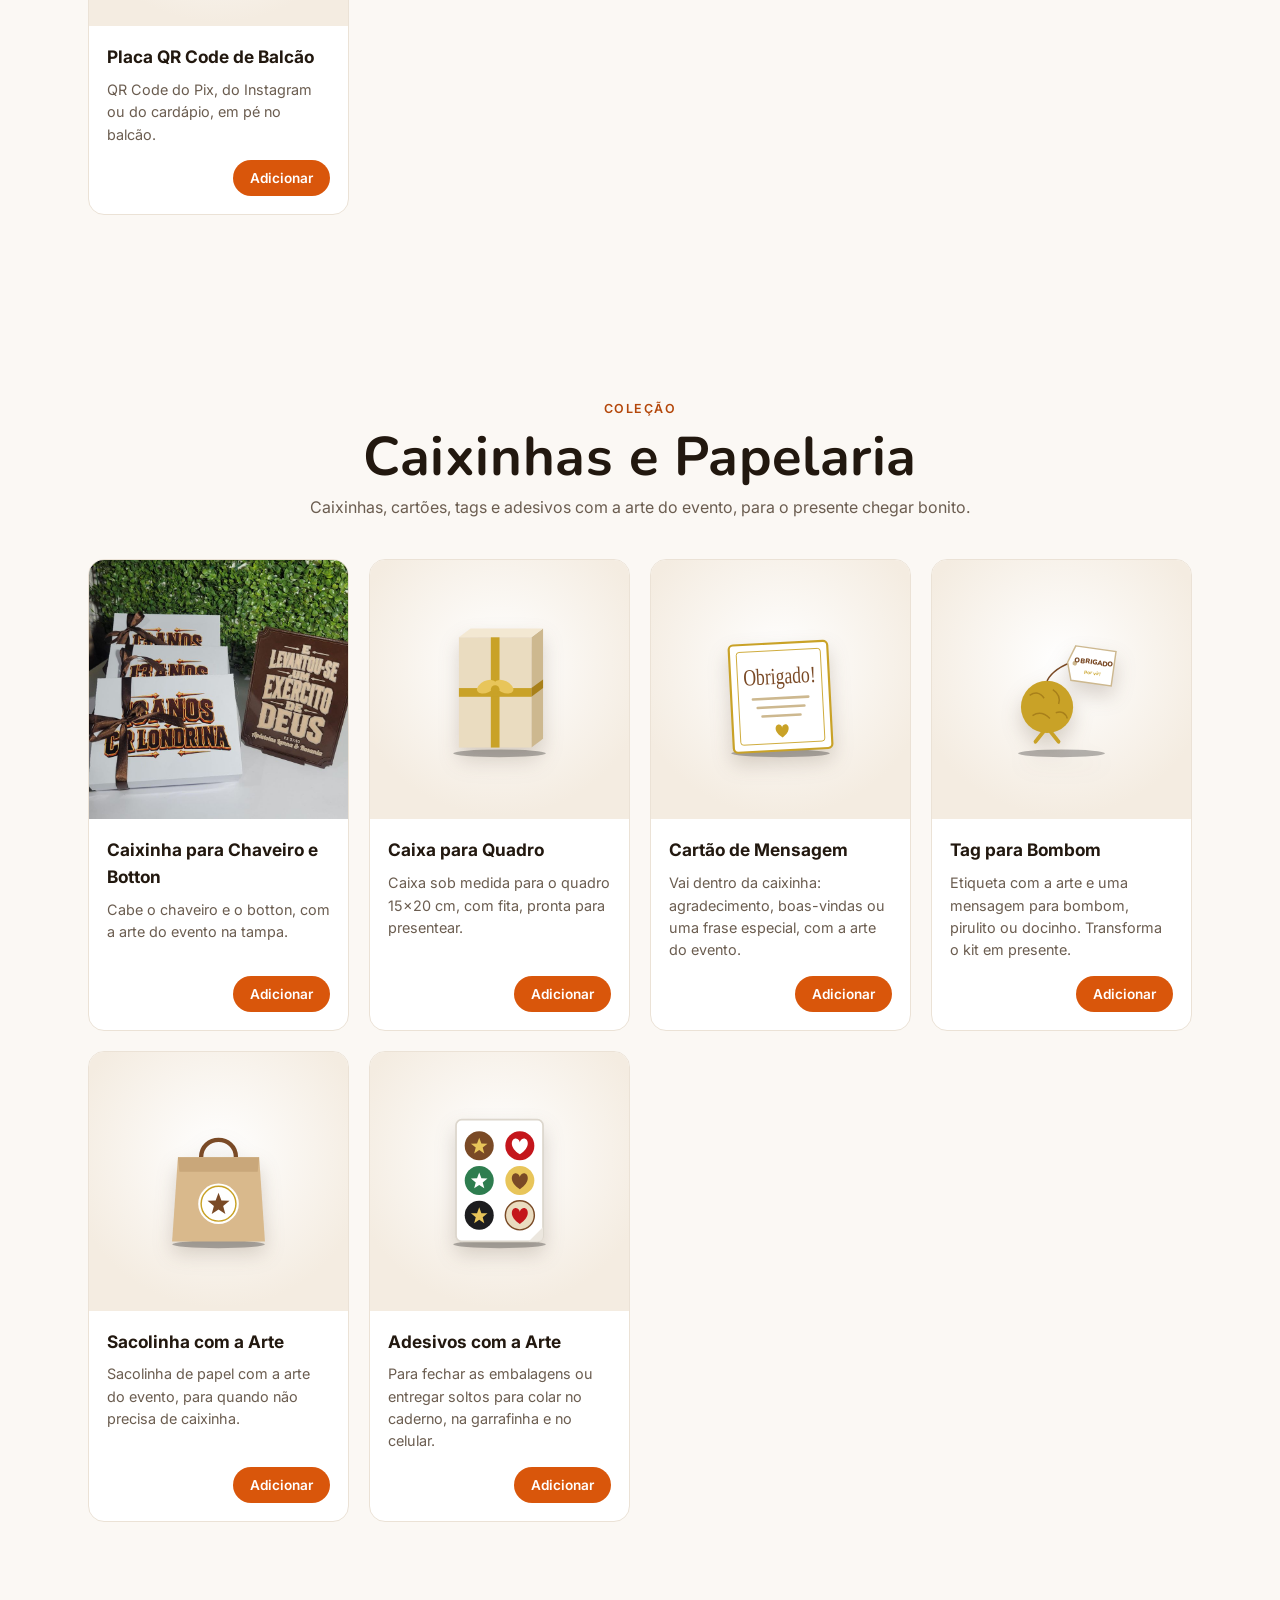
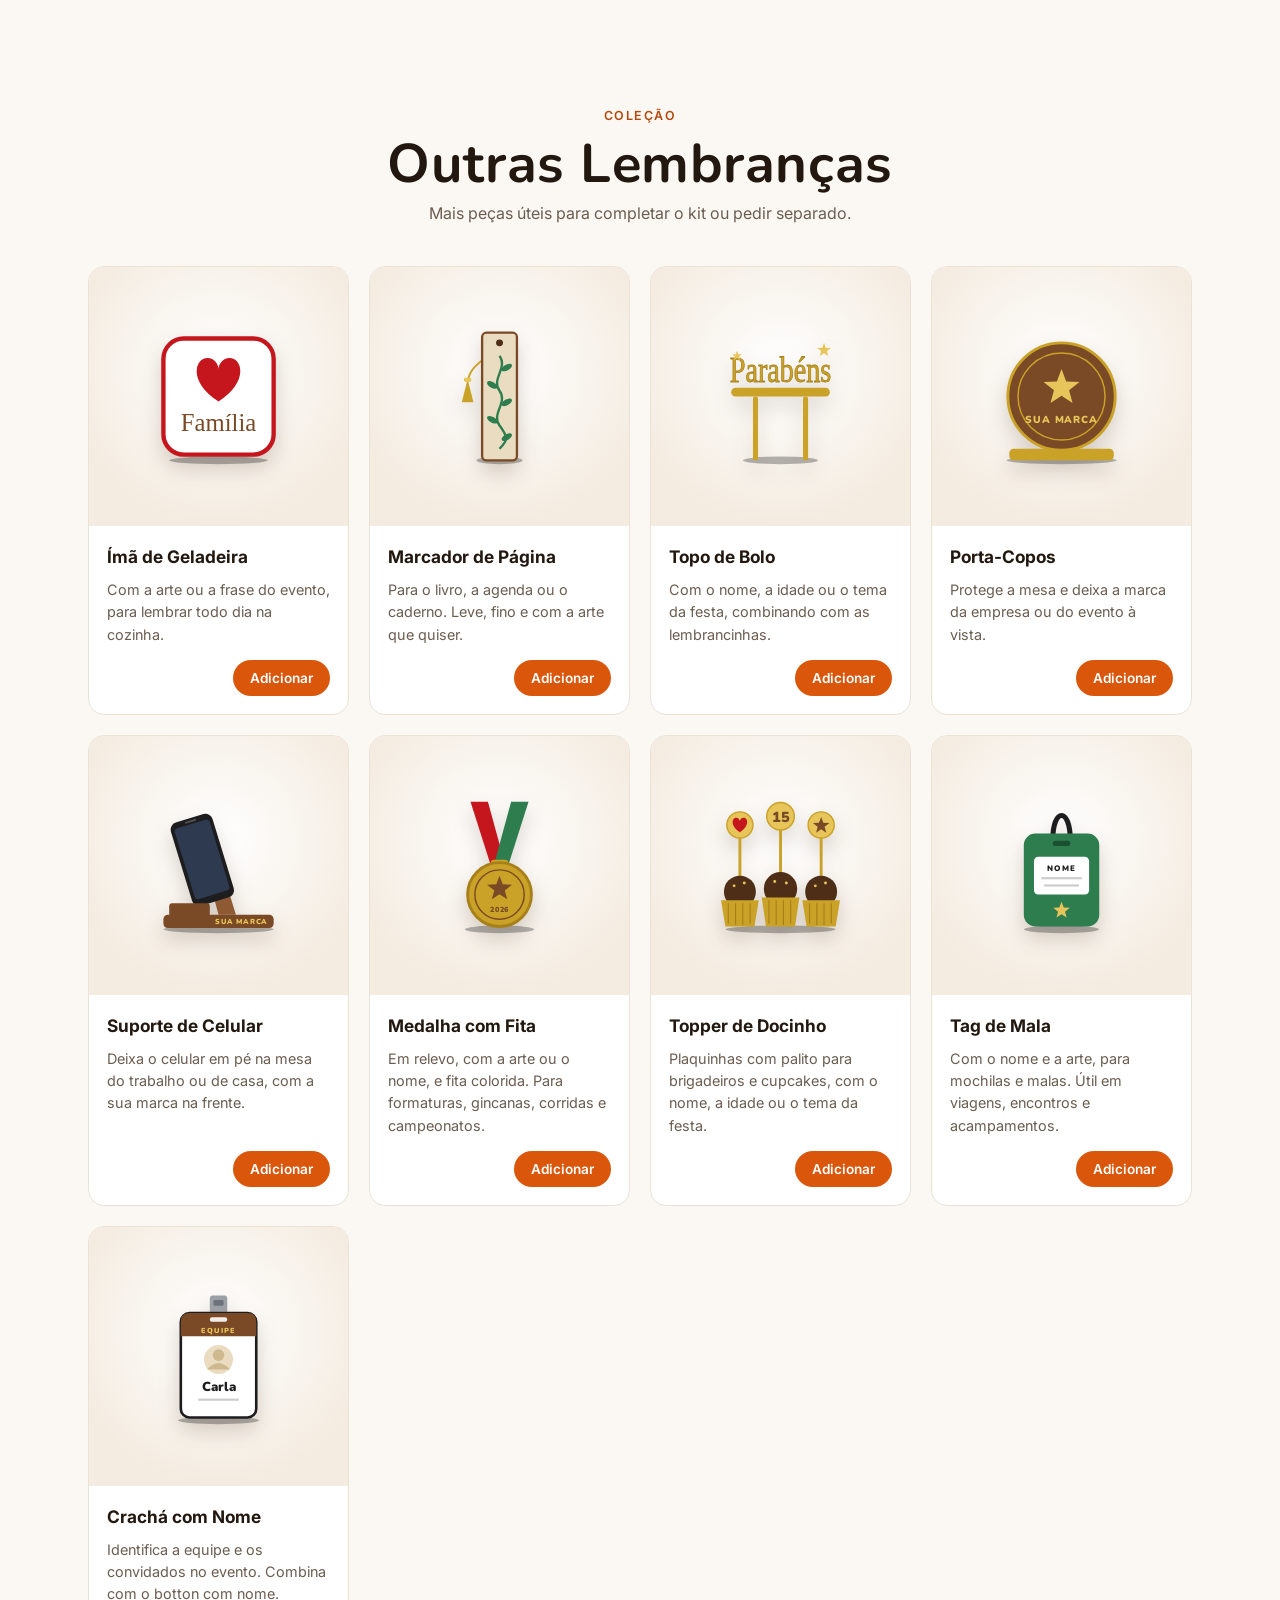
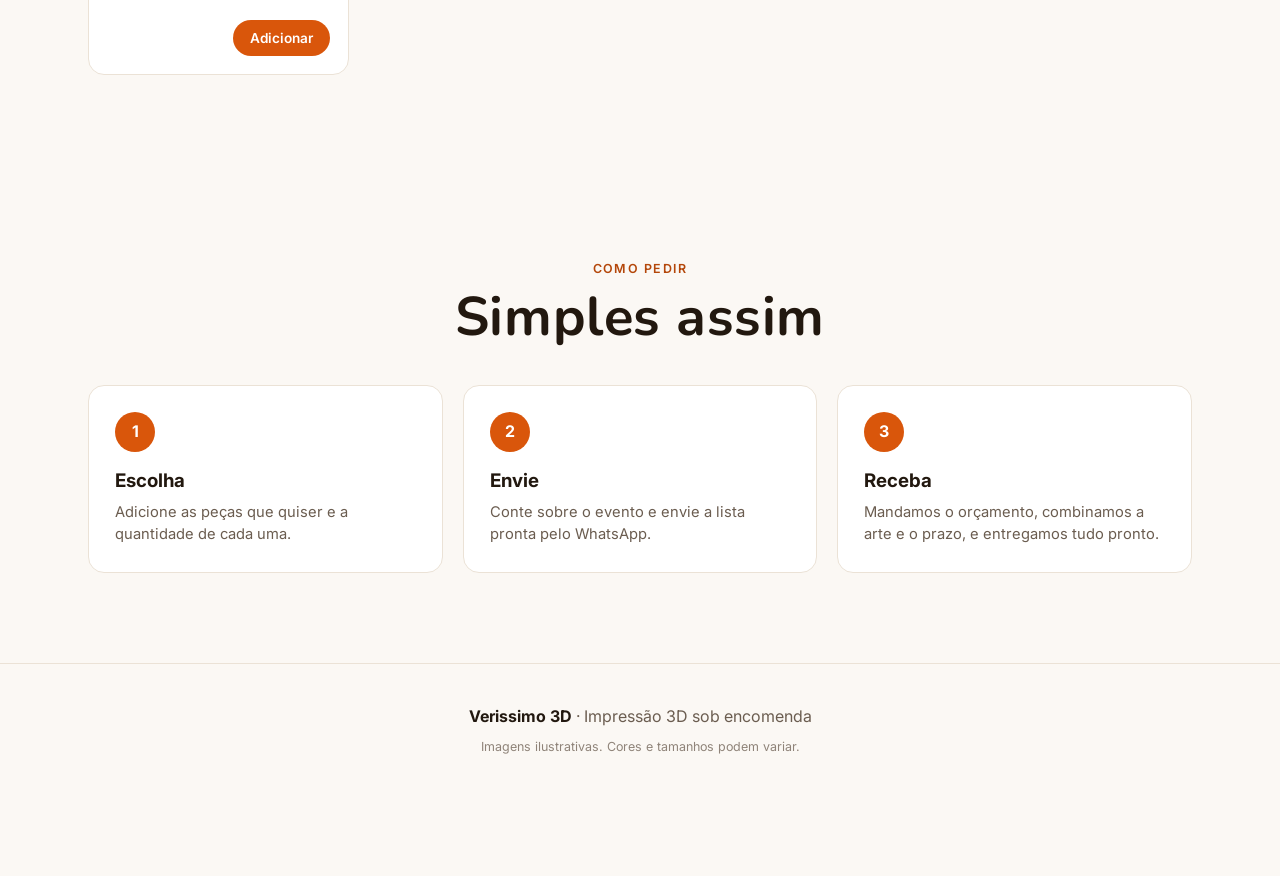
==== commit 904d66ff: "Mais lembranças na página de encomendas e textos sem foco em igreja - 16 produtos novos com desenho:" ====
--- a/encomendas/index.html
+++ b/encomendas/index.html
@@ -4,7 +4,7 @@
 <meta charset="UTF-8">
 <meta name="viewport" content="width=device-width, initial-scale=1.0">
 <title>Verissimo 3D · Encomendas para Eventos e Empresas</title>
-<meta name="description" content="Chaveiros, bottons, quadros e caixinhas personalizados para igrejas, empresas e festas. Monte sua encomenda e receba o orçamento pelo WhatsApp.">
+<meta name="description" content="Chaveiros, bottons, quadros e caixinhas personalizados para festas, empresas e eventos. Monte sua encomenda e receba o orçamento pelo WhatsApp.">
 <meta property="og:title" content="Verissimo 3D · Encomendas personalizadas">
 <meta property="og:description" content="Chaveiros, bottons, quadros e caixinhas com a arte do seu evento. Monte sua encomenda e peça o orçamento pelo WhatsApp.">
 <meta property="og:type" content="website">
@@ -15,7 +15,7 @@
 </head>
 <body>
 <script>
-// Catálogo de encomendas grandes (eventos, igrejas, empresas e festas).
+// Catálogo de encomendas grandes (festas, eventos, empresas e escolas).
 // É a página dos anúncios: a pessoa escolhe tudo o que quer, diz a quantidade
 // e envia pelo WhatsApp com os dados do evento para receber o orçamento.
 const CATALOGO = {
@@ -36,7 +36,7 @@
   },
   galeria: {
     titulo: "Uma encomenda de verdade",
-    descricao: "Aniversário de igreja: 60 kits com chaveiro, botton e cartão na caixinha, mais quadros de homenagem.",
+    descricao: "Jantar de aniversário: 60 kits com chaveiro, botton e cartão na caixinha, mais quadros de homenagem.",
     fotos: [
       { foto: "img/trabalhos/encomenda-completa.jpg", legenda: "A encomenda completa, pronta para entregar" },
       { foto: "img/trabalhos/kits-caixinhas.jpg", legenda: "Kits nas caixinhas com a arte do evento e fita" },
@@ -47,7 +47,7 @@
     ],
   },
   quantidade: 10, // quantidade sugerida ao abrir uma peça
-  perguntas: ["Seu nome", "Tipo de evento (igreja, empresa, festa...)", "Data do evento", "Tema, cores ou arte"],
+  perguntas: ["Seu nome", "Tipo de evento (festa, empresa, escola...)", "Data do evento", "Tema, cores ou arte"],
   andares: ["enc-kits", "enc-chaveiros", "enc-bottons", "enc-quadros", "enc-caixas", "enc-lembrancas"],
 };
 </script>
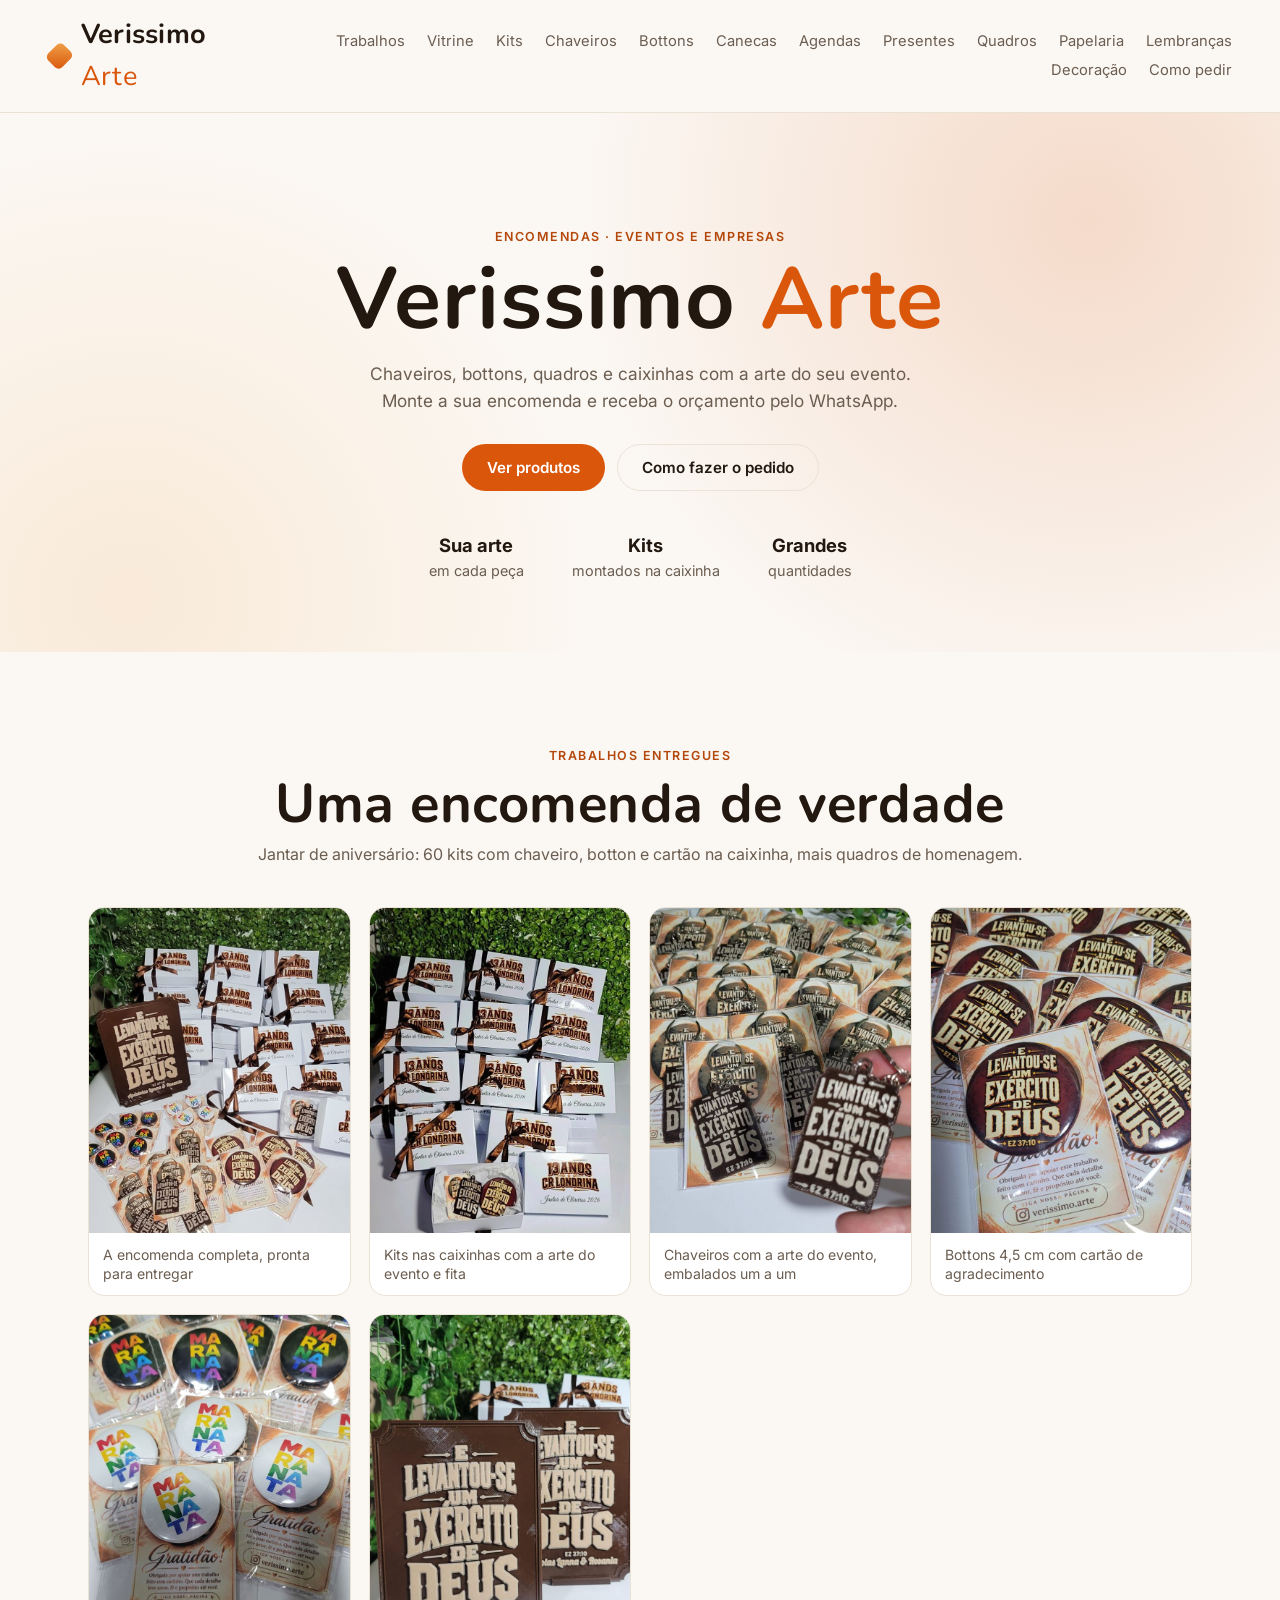
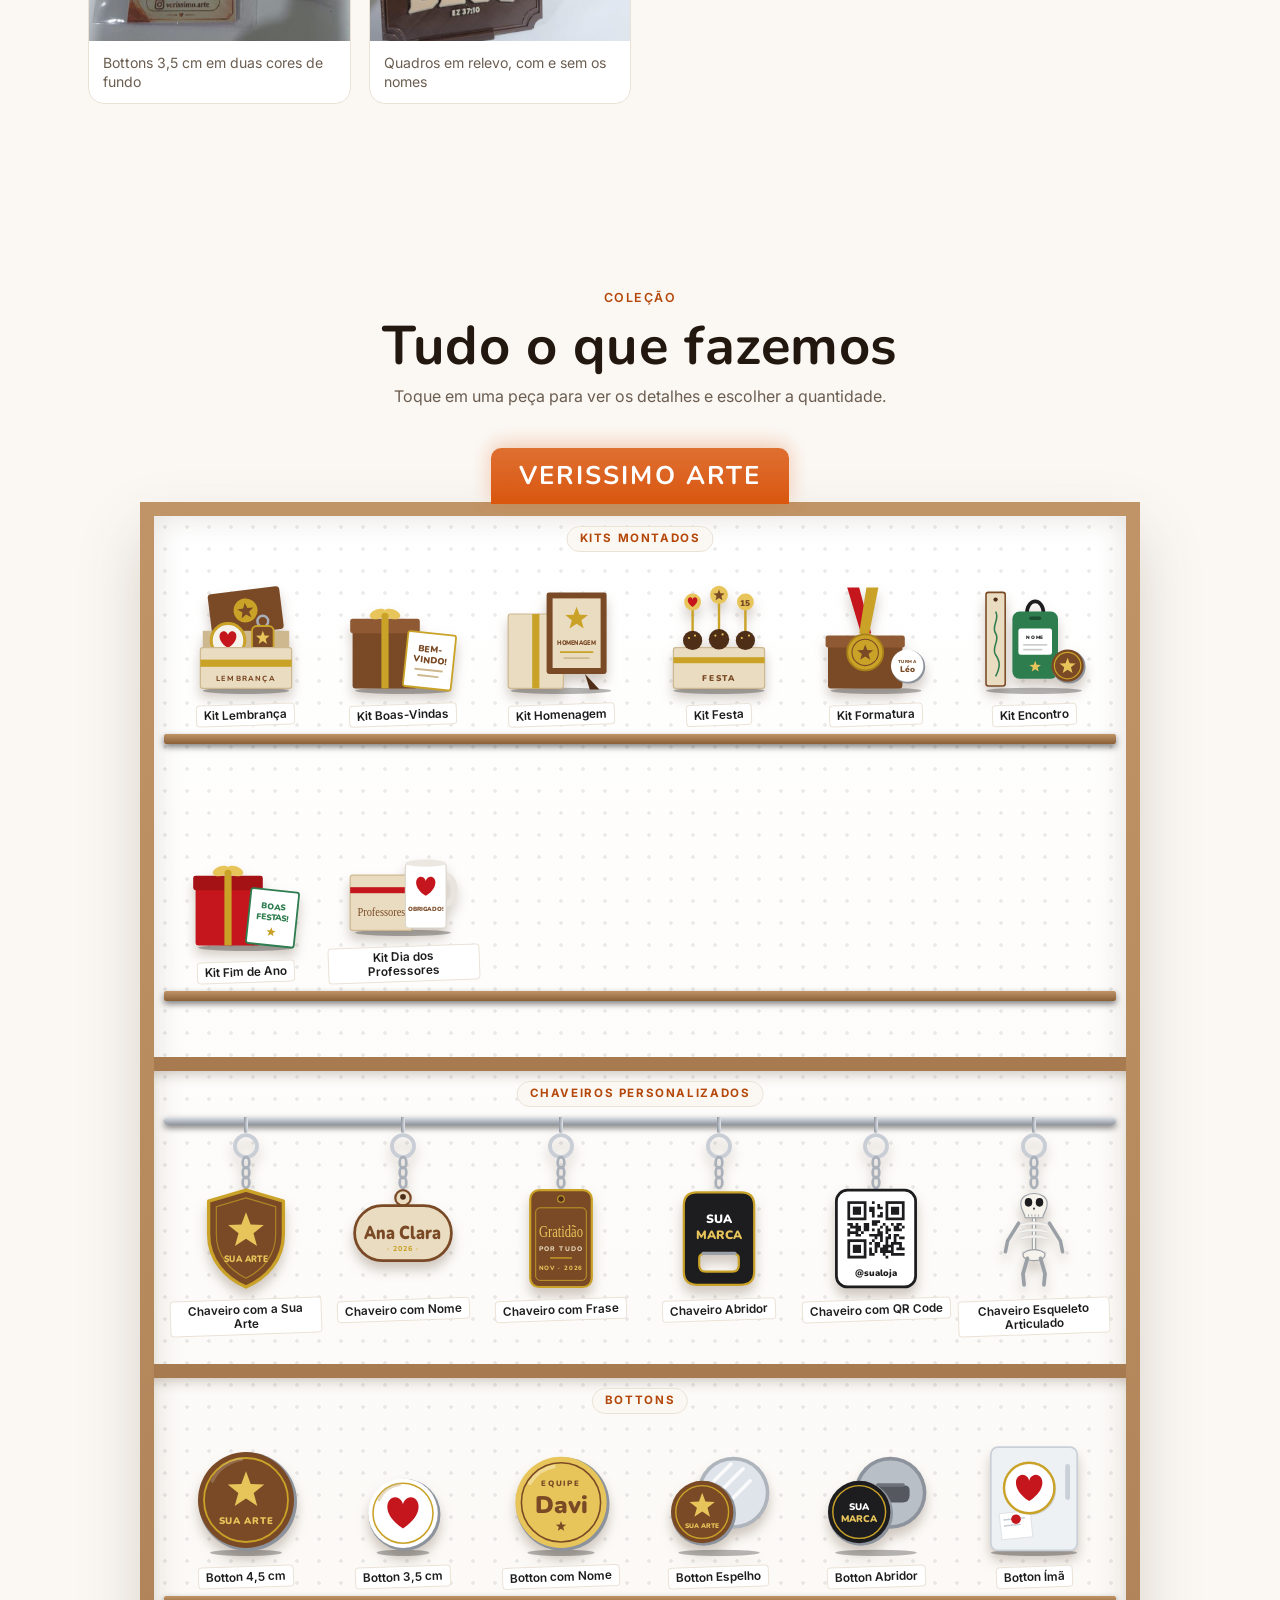
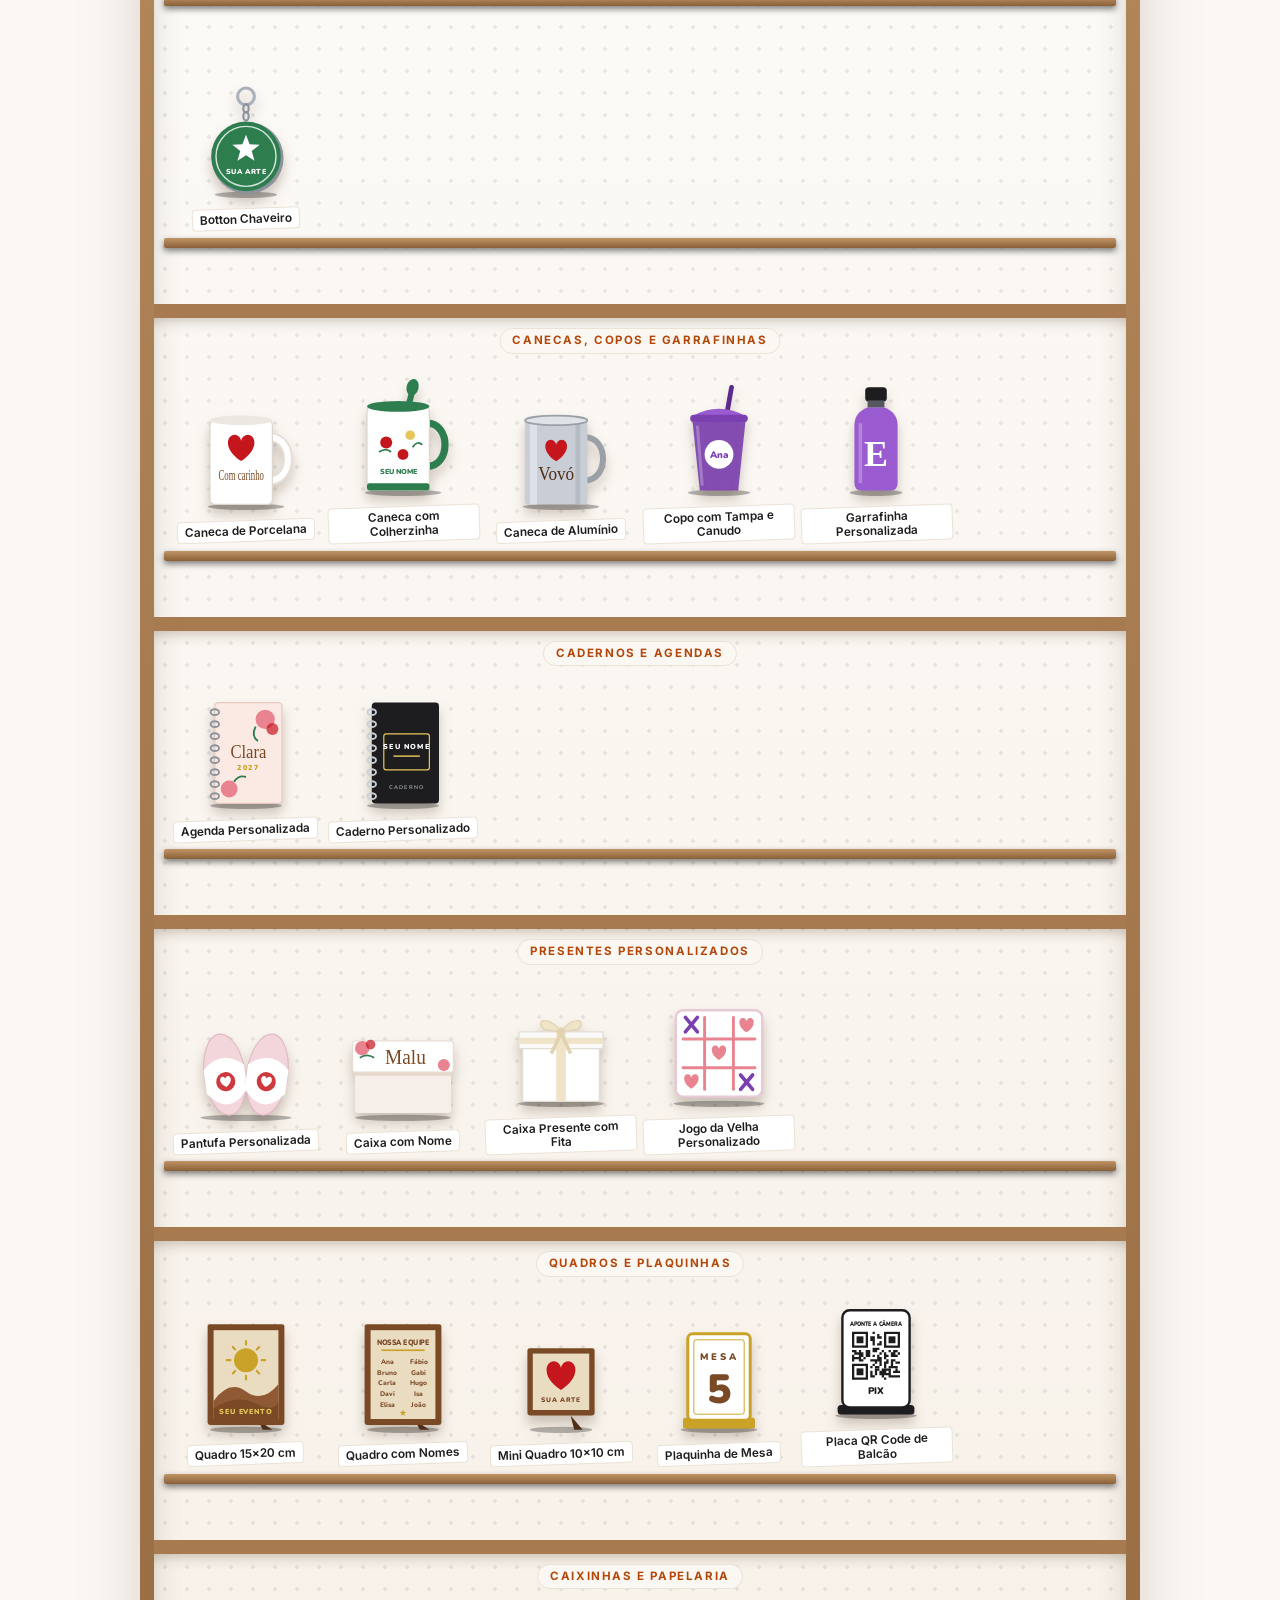
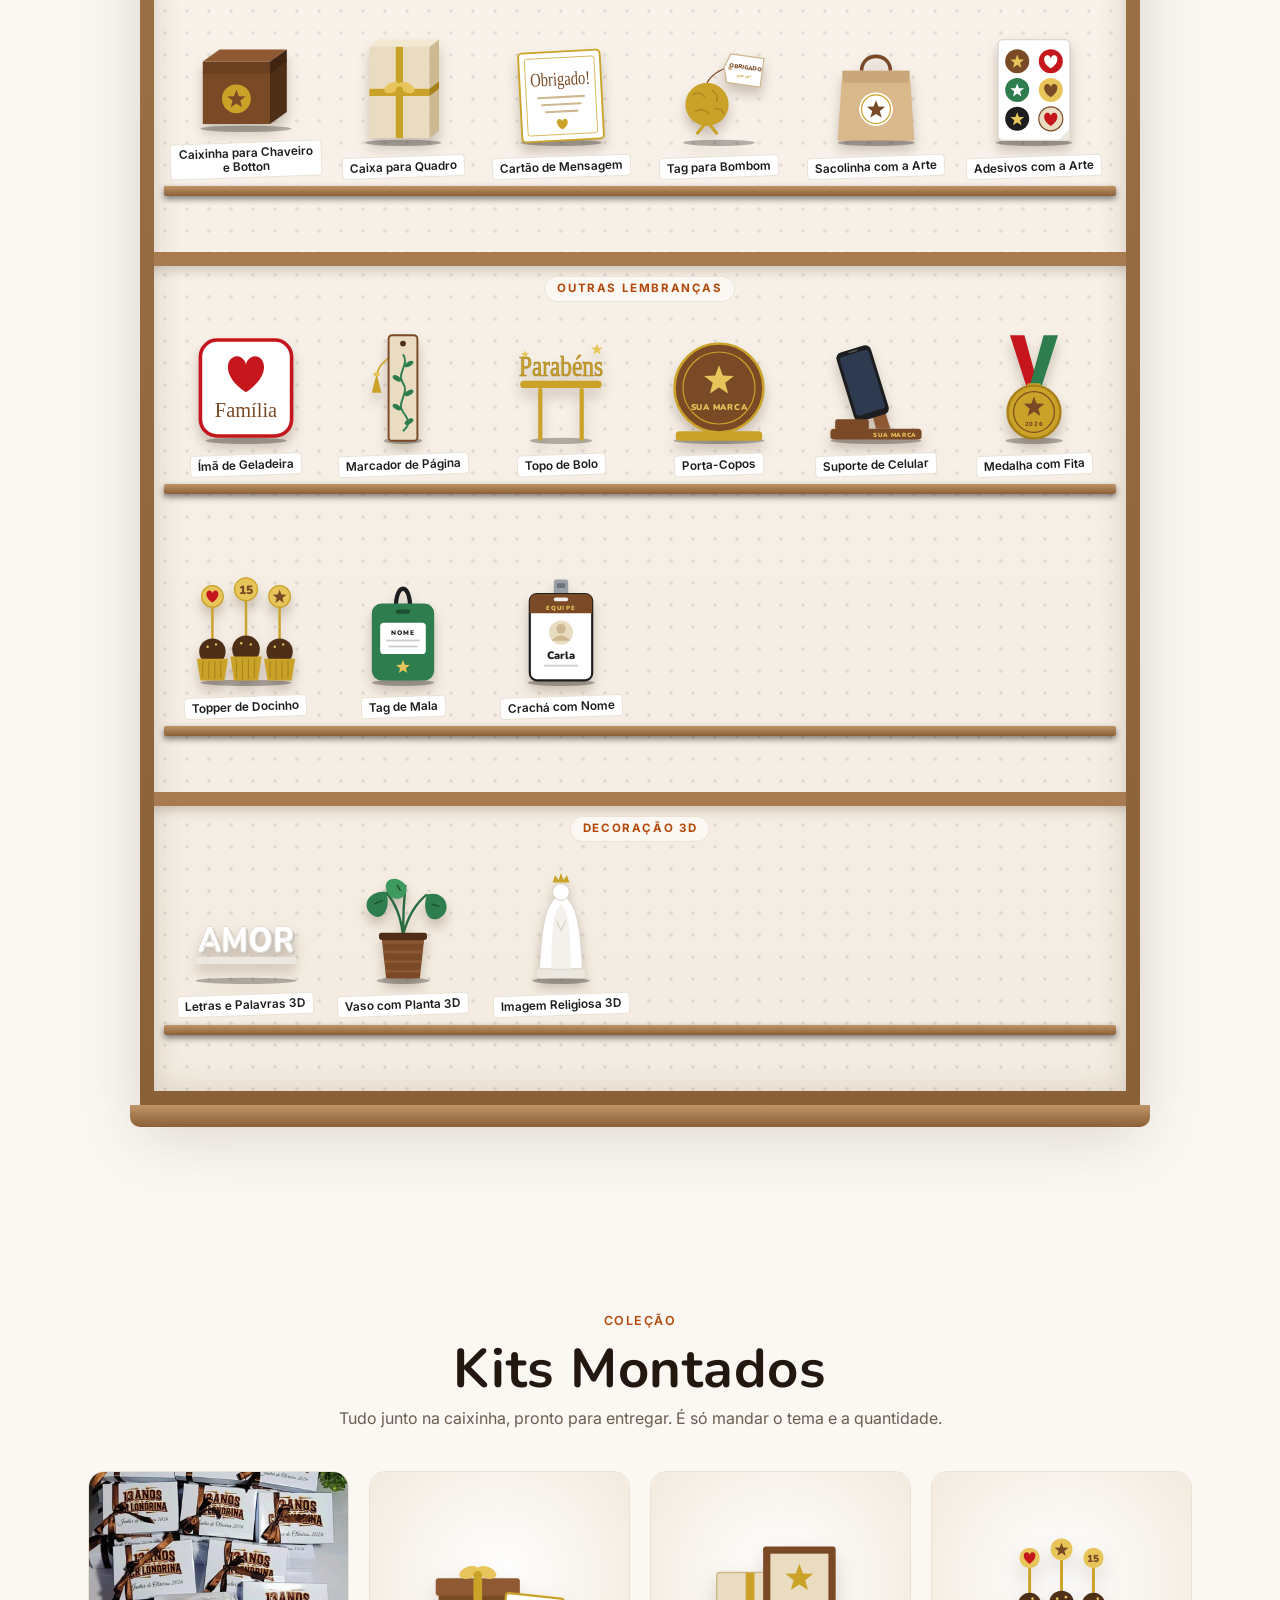
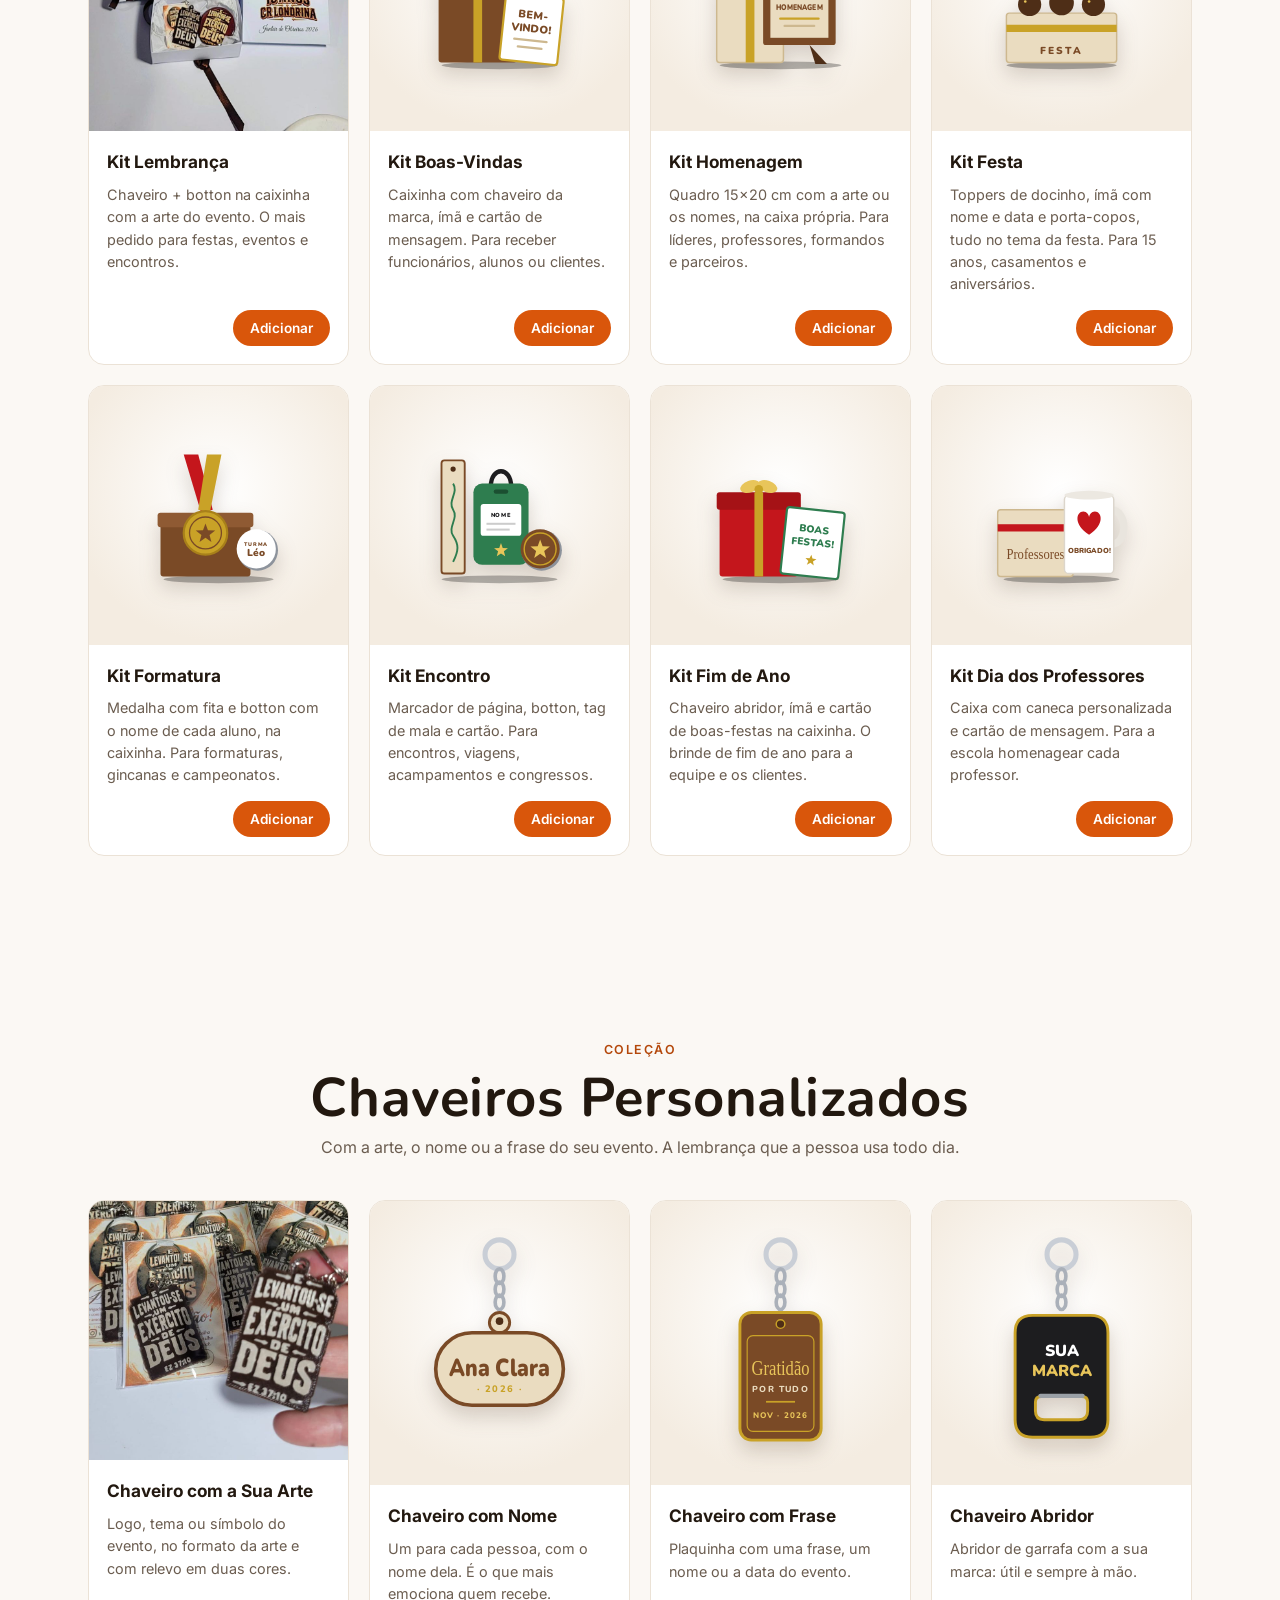
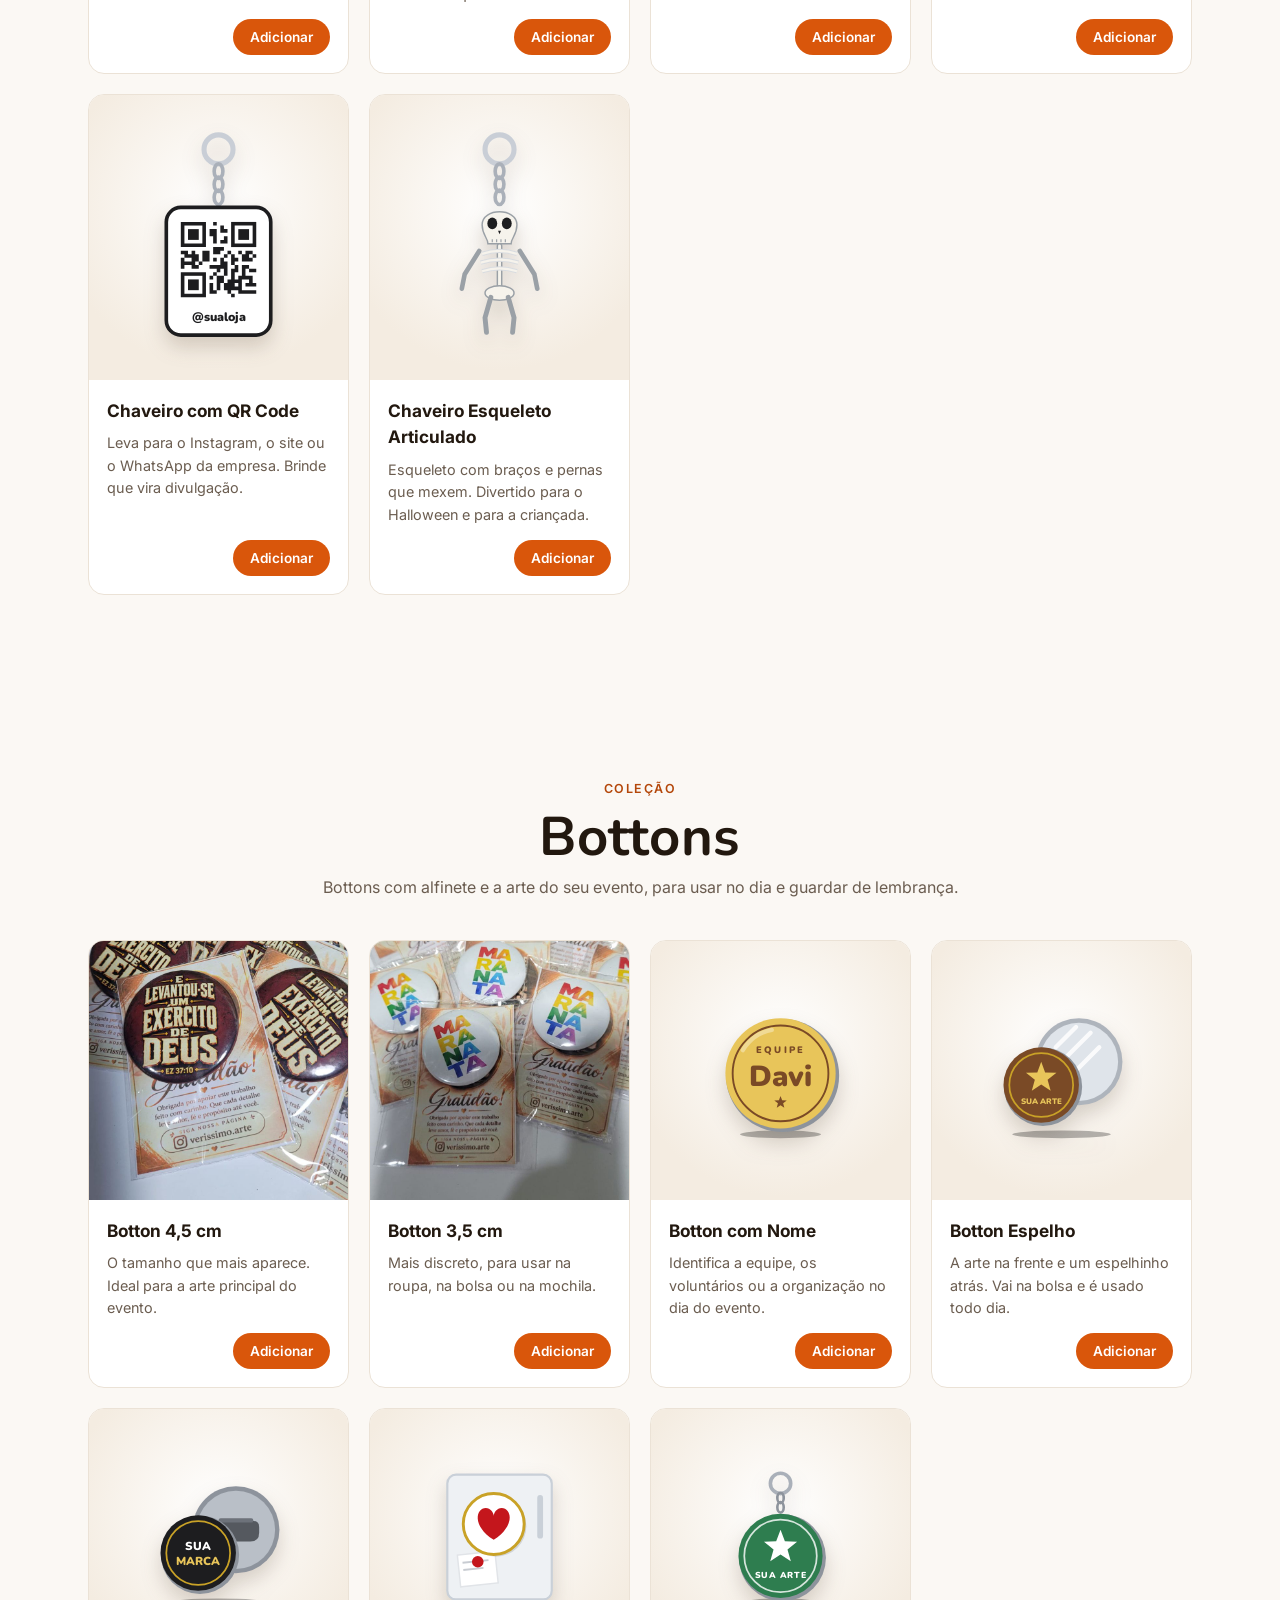
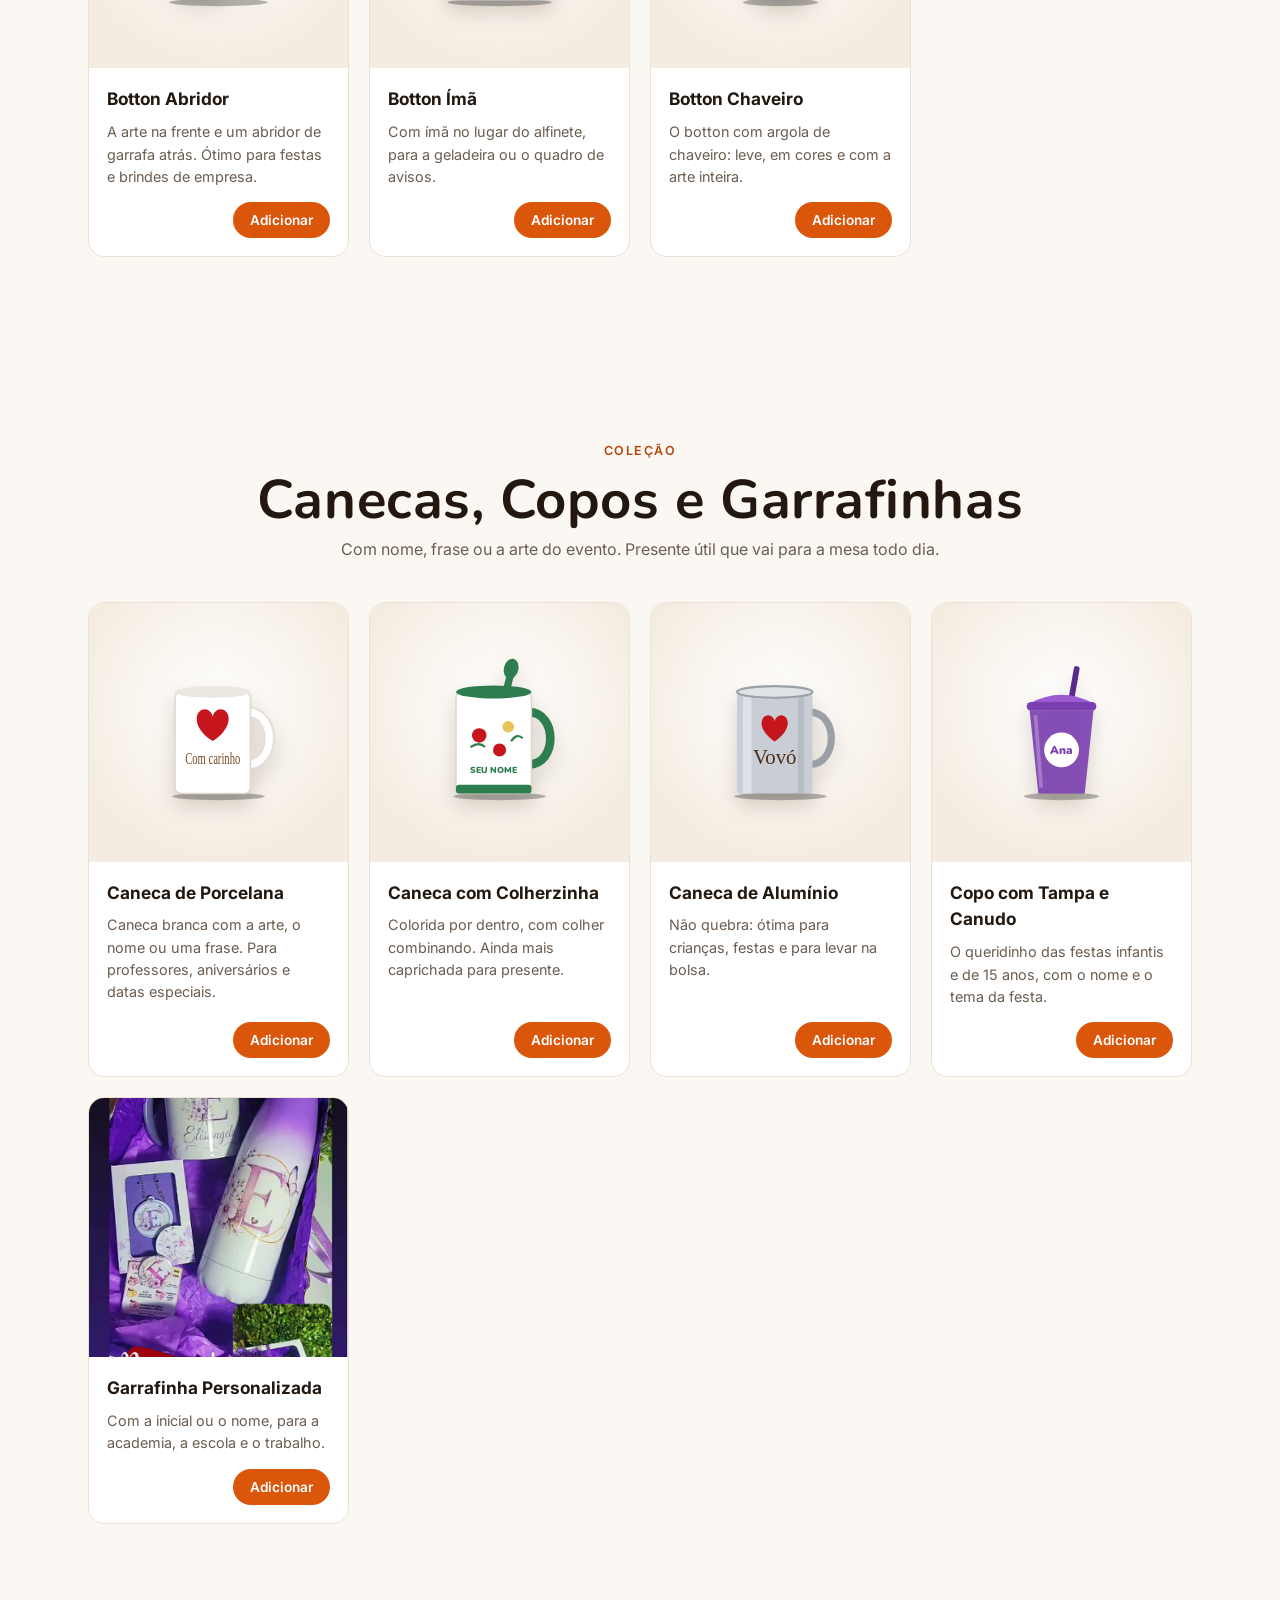
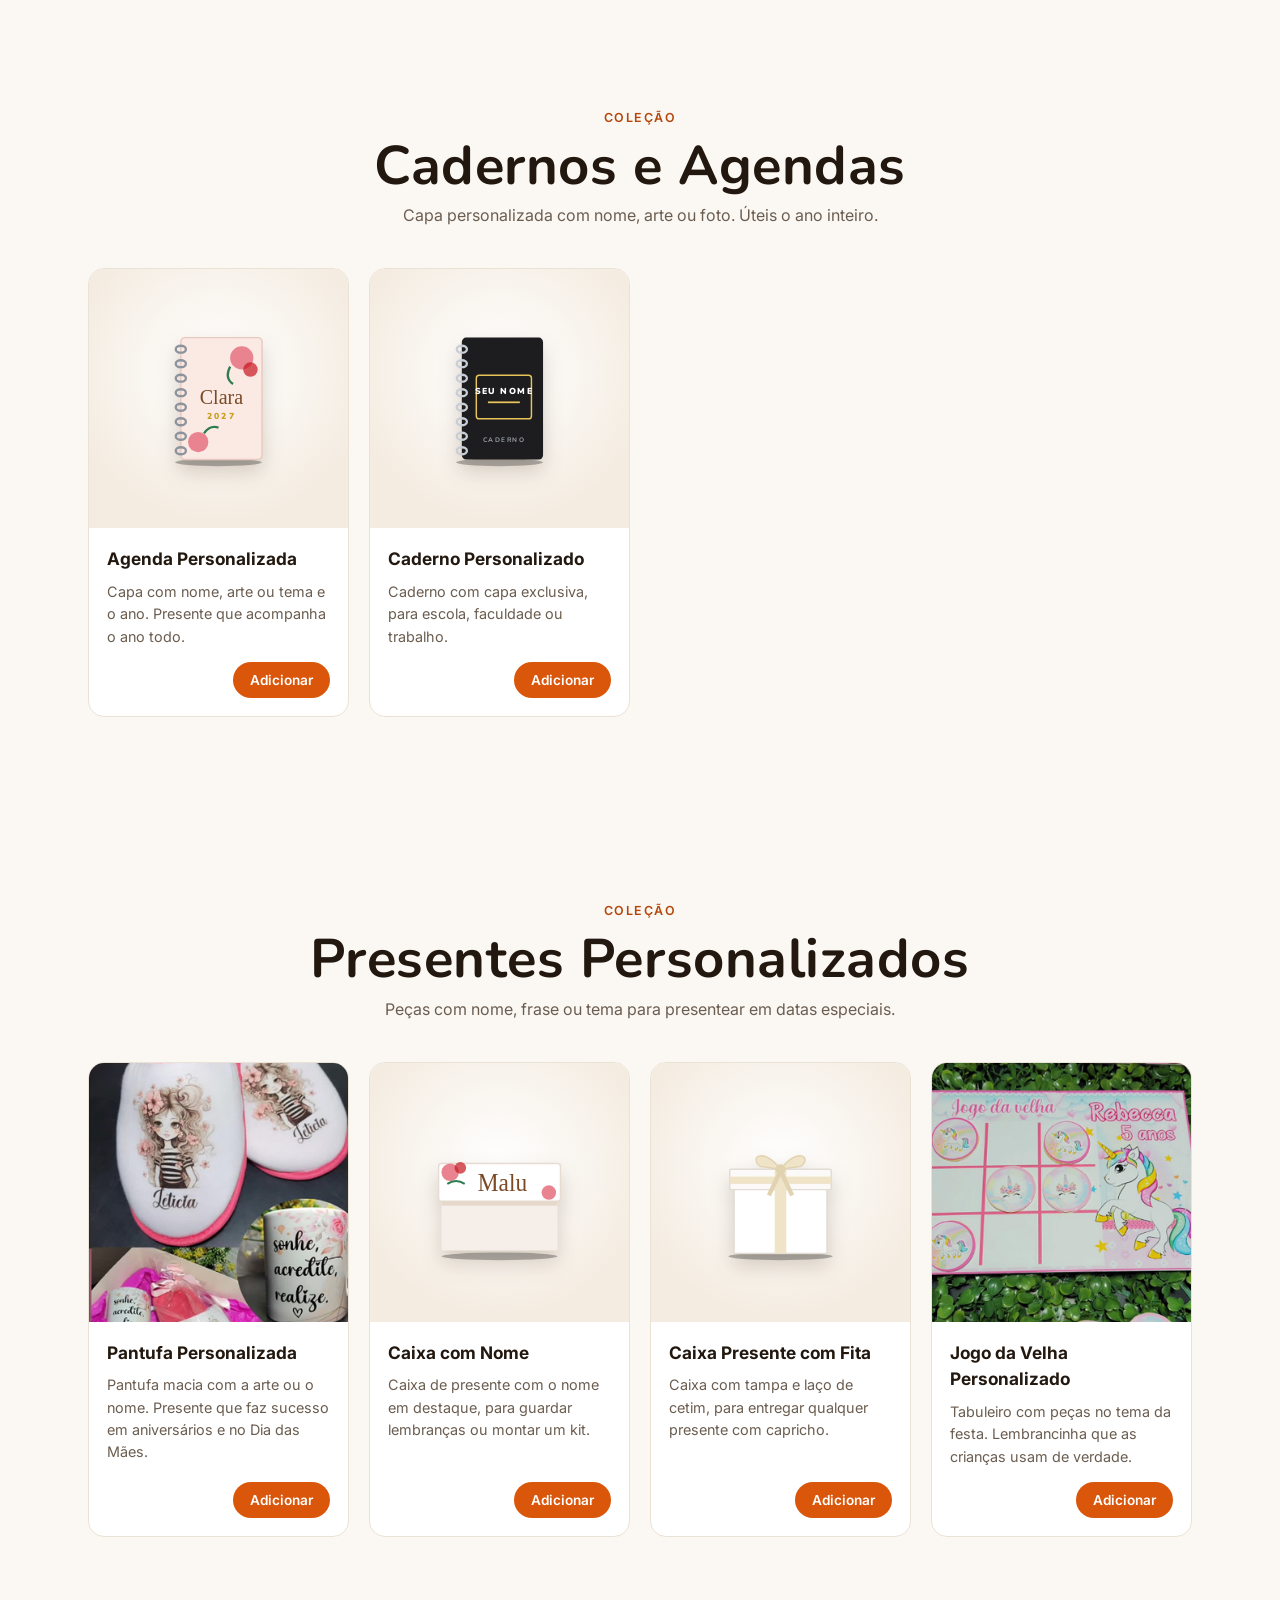
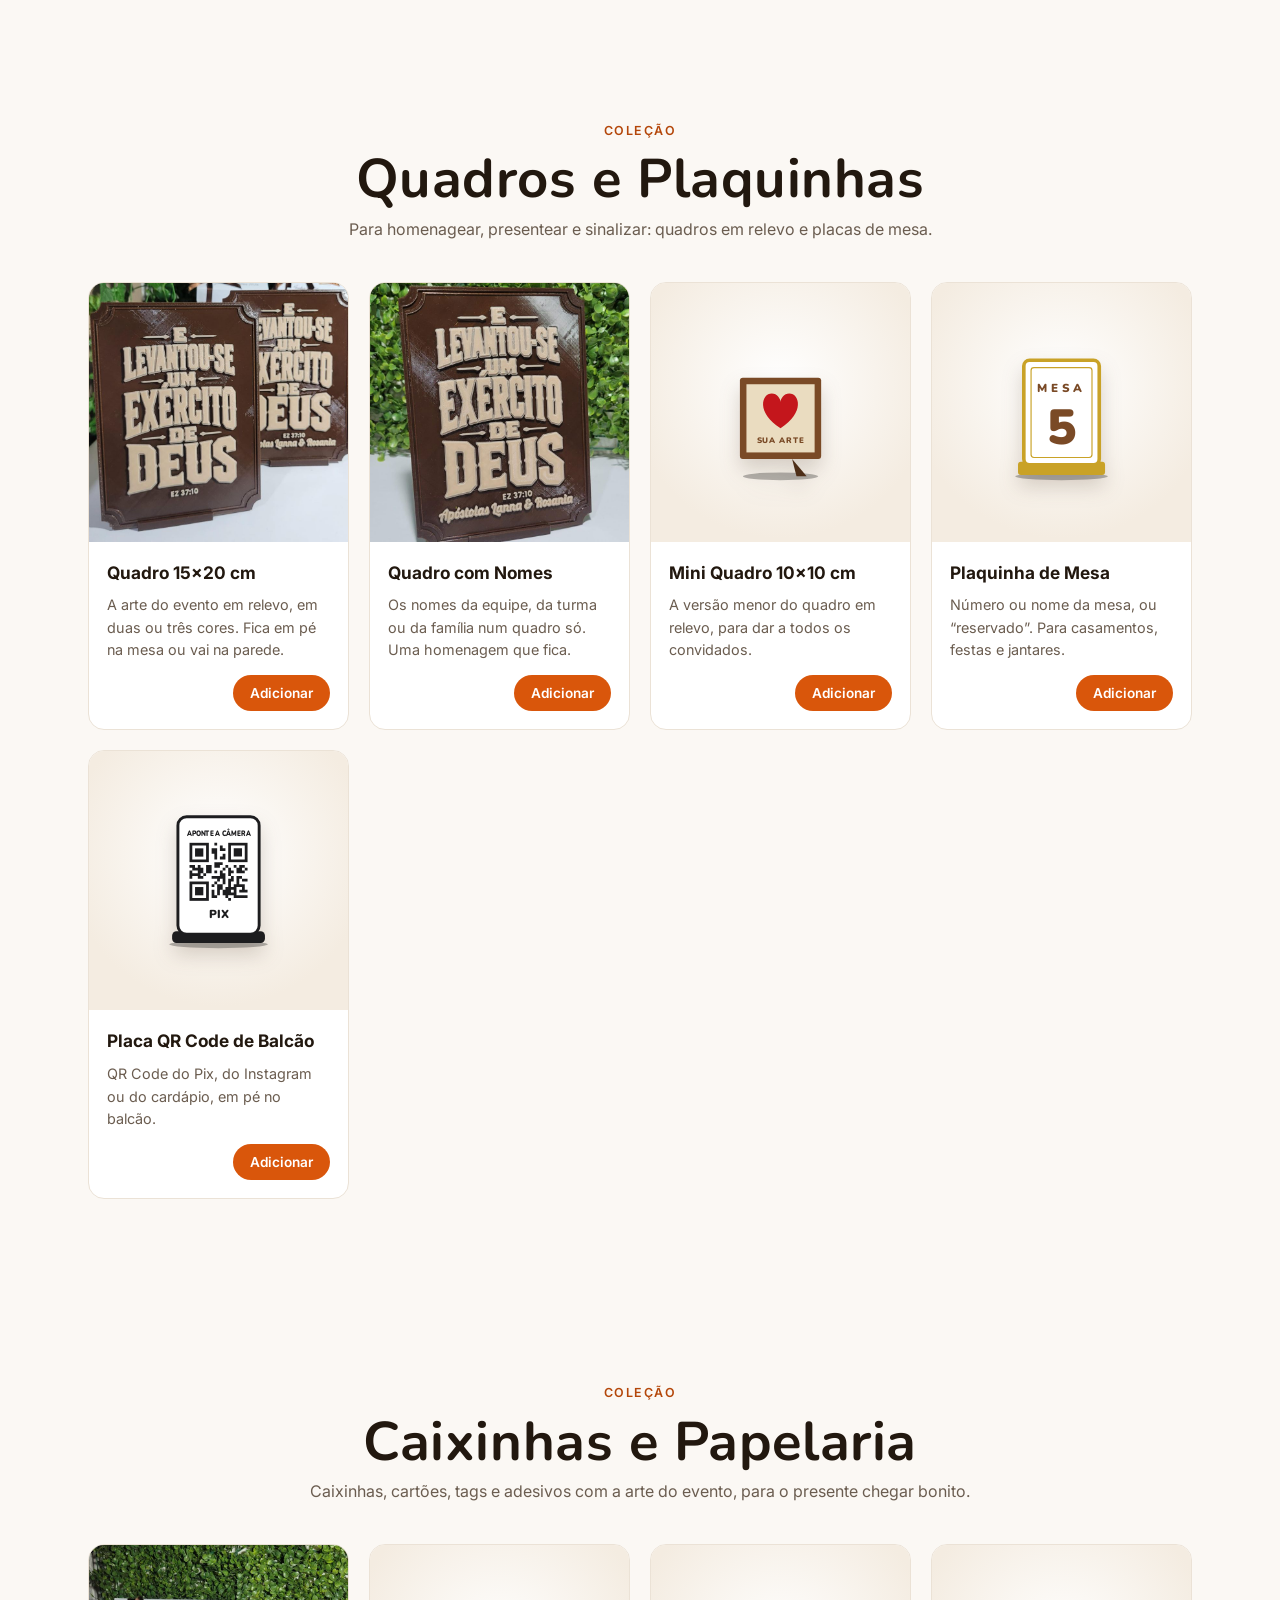
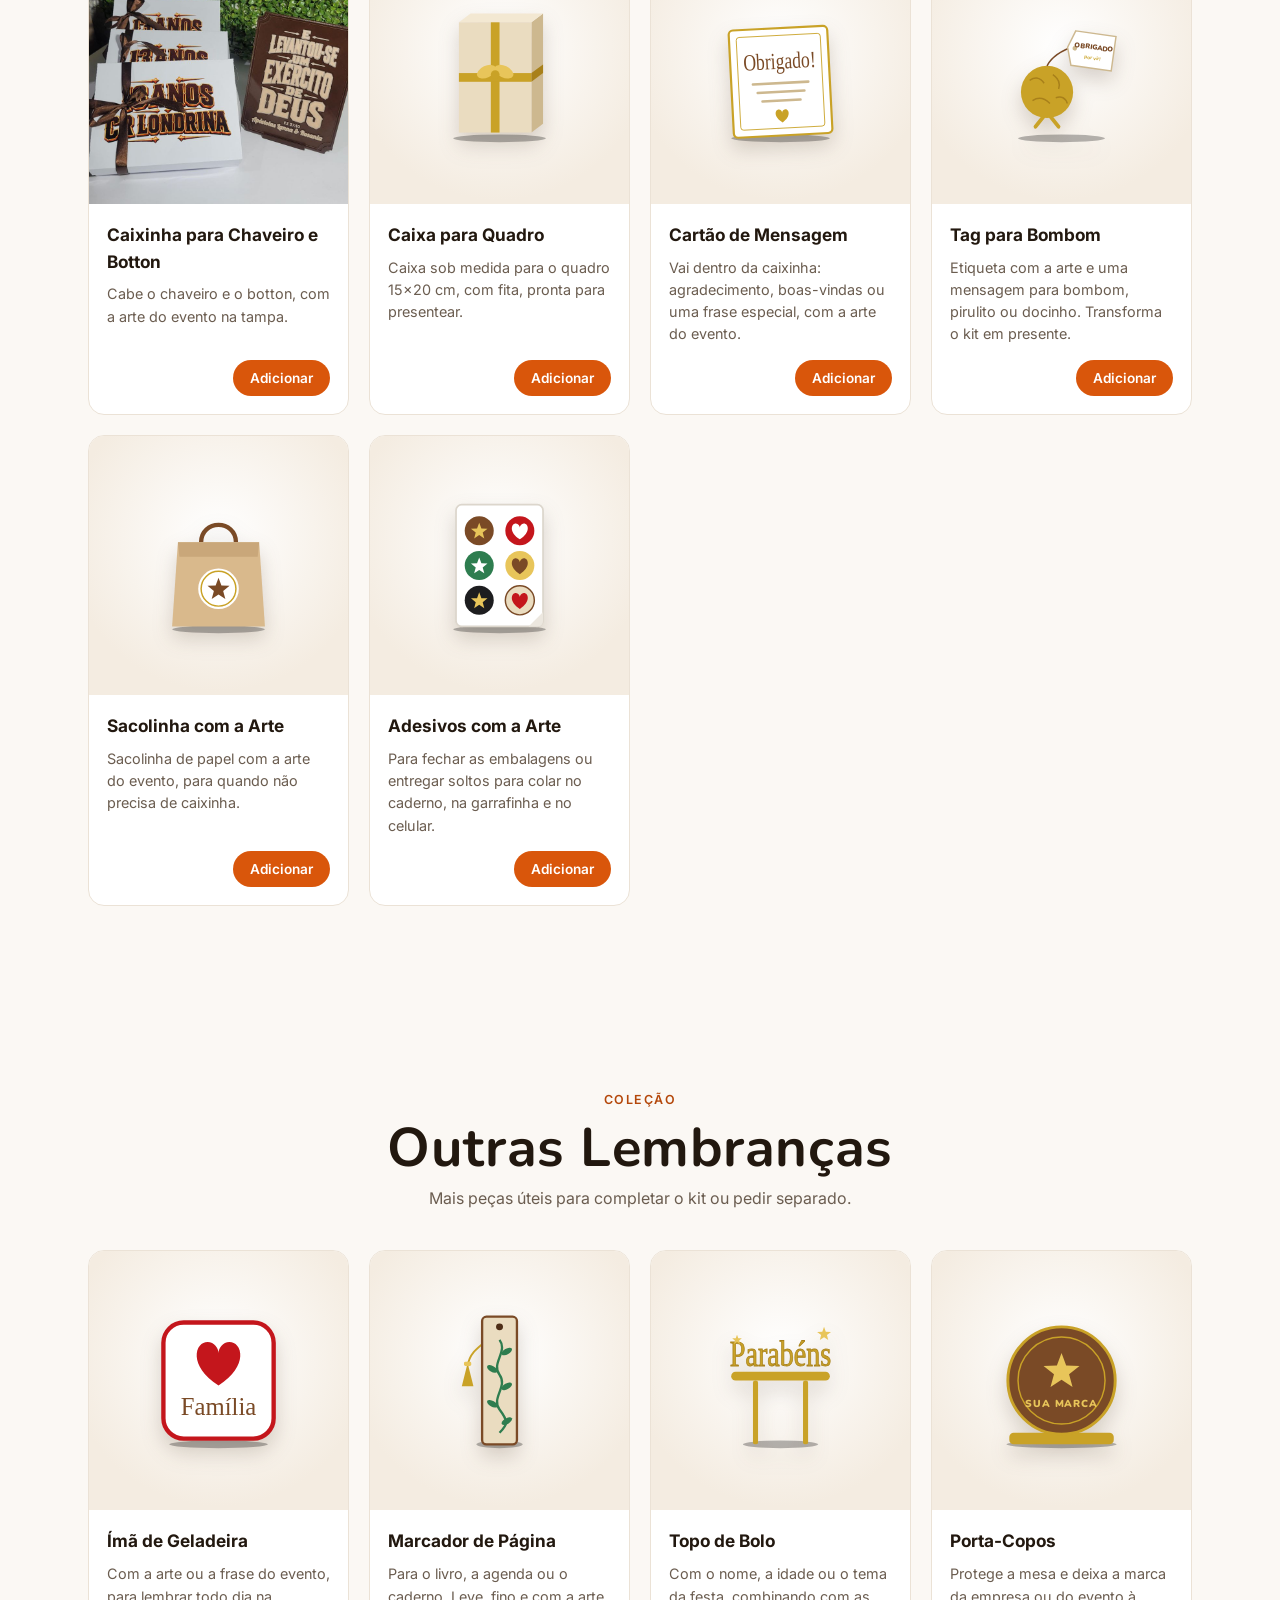
==== commit 67c12bff: "Loja passa a se chamar Verissimo Arte e ganha os produtos do Instagram - Nome Verissimo Arte no topo" ====
--- a/encomendas/index.html
+++ b/encomendas/index.html
@@ -3,9 +3,9 @@
 <head>
 <meta charset="UTF-8">
 <meta name="viewport" content="width=device-width, initial-scale=1.0">
-<title>Verissimo 3D · Encomendas para Eventos e Empresas</title>
+<title>Verissimo Arte · Encomendas para Eventos e Empresas</title>
 <meta name="description" content="Chaveiros, bottons, quadros e caixinhas personalizados para festas, empresas e eventos. Monte sua encomenda e receba o orçamento pelo WhatsApp.">
-<meta property="og:title" content="Verissimo 3D · Encomendas personalizadas">
+<meta property="og:title" content="Verissimo Arte · Encomendas personalizadas">
 <meta property="og:description" content="Chaveiros, bottons, quadros e caixinhas com a arte do seu evento. Monte sua encomenda e peça o orçamento pelo WhatsApp.">
 <meta property="og:type" content="website">
 <link rel="preconnect" href="https://fonts.googleapis.com">
@@ -48,7 +48,7 @@
   },
   quantidade: 10, // quantidade sugerida ao abrir uma peça
   perguntas: ["Seu nome", "Tipo de evento (festa, empresa, escola...)", "Data do evento", "Tema, cores ou arte"],
-  andares: ["enc-kits", "enc-chaveiros", "enc-bottons", "enc-quadros", "enc-caixas", "enc-lembrancas"],
+  andares: ["enc-kits", "enc-chaveiros", "enc-bottons", "enc-canecas", "enc-cadernos", "enc-presentes", "enc-quadros", "enc-caixas", "enc-lembrancas", "enc-decoracao"],
 };
 </script>
 <script src="../assets/produtos.js"></script>
--- a/assets/style.css
+++ b/assets/style.css
@@ -327,7 +327,7 @@
   --sombra: 20, 33, 74;
   --fonte-titulo: "Nunito", "Inter", sans-serif;
 }
-body.tema-loja { /* branco quente com o laranja da Verissimo 3D */
+body.tema-loja { /* branco quente com o laranja da Verissimo Arte */
   --fundo: #fbf8f4;
   --fundo-2: #f3ede4;
   --cartao: #ffffff;
